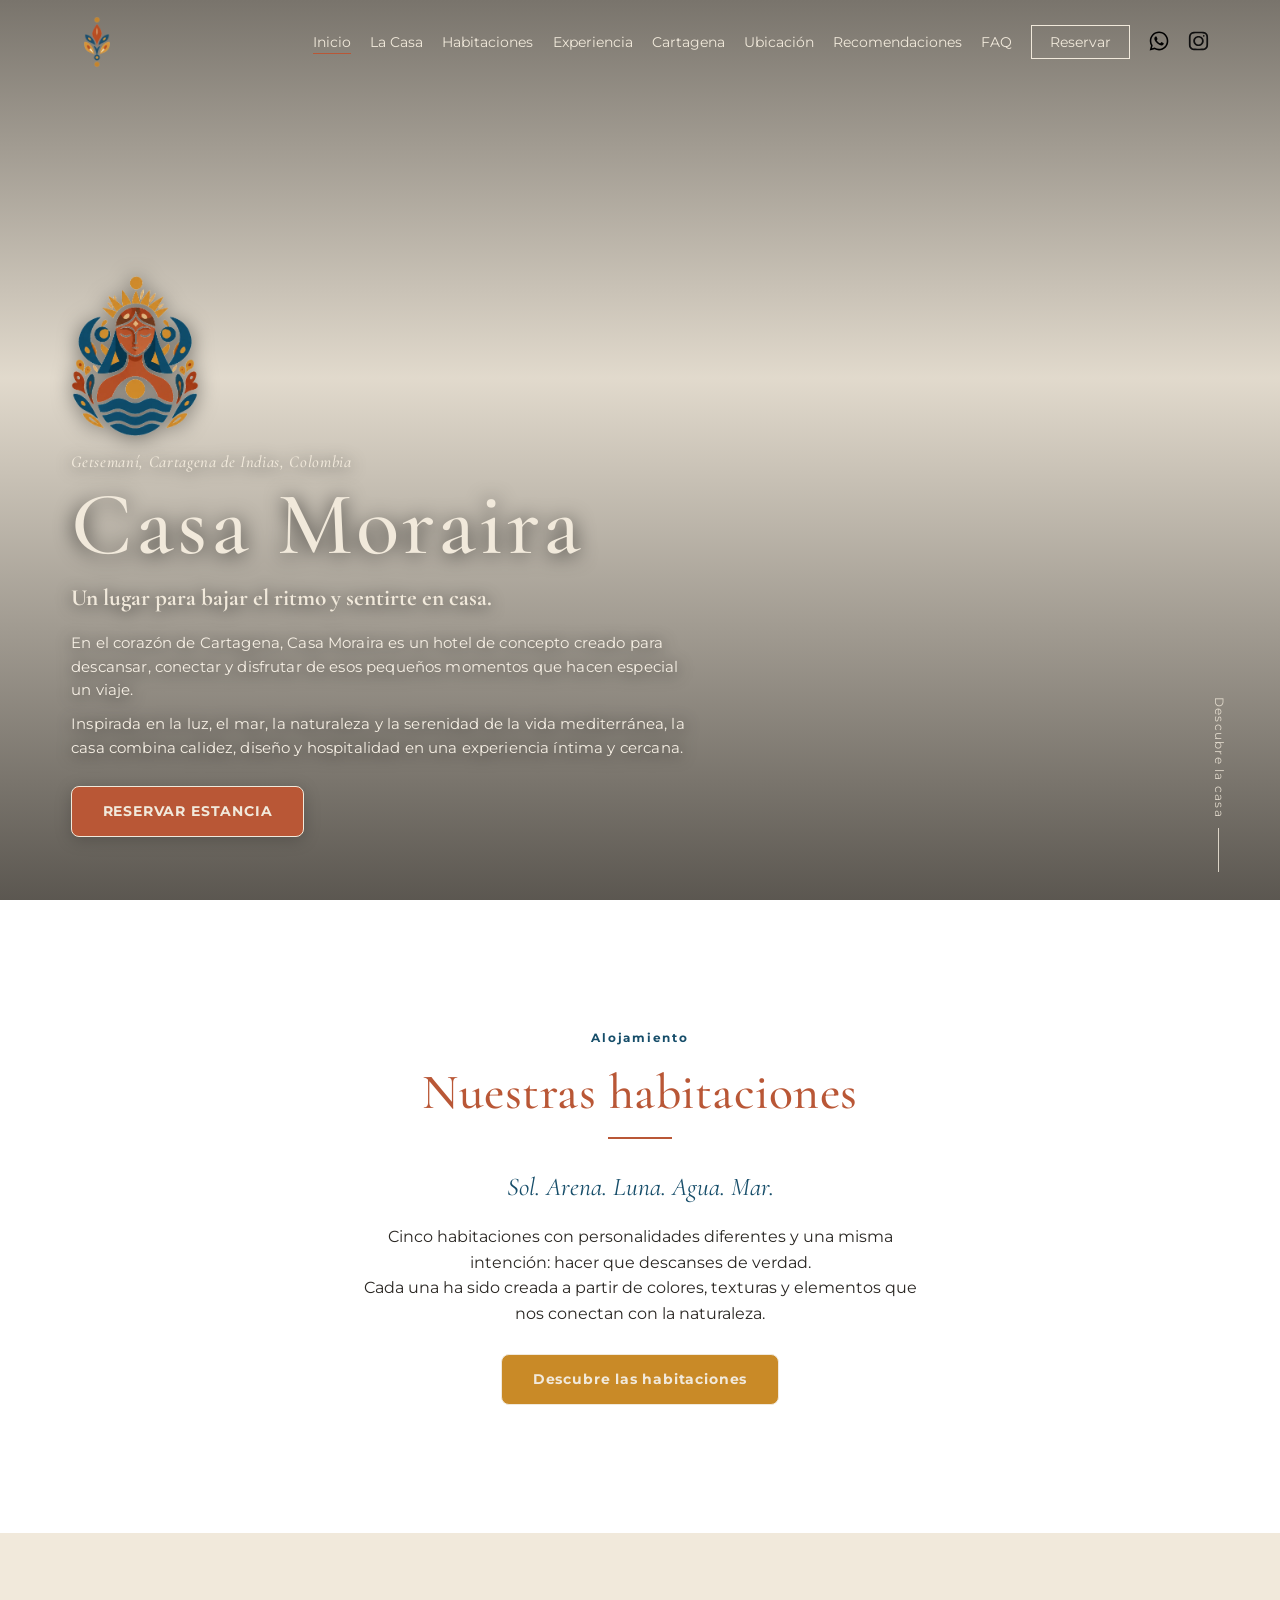
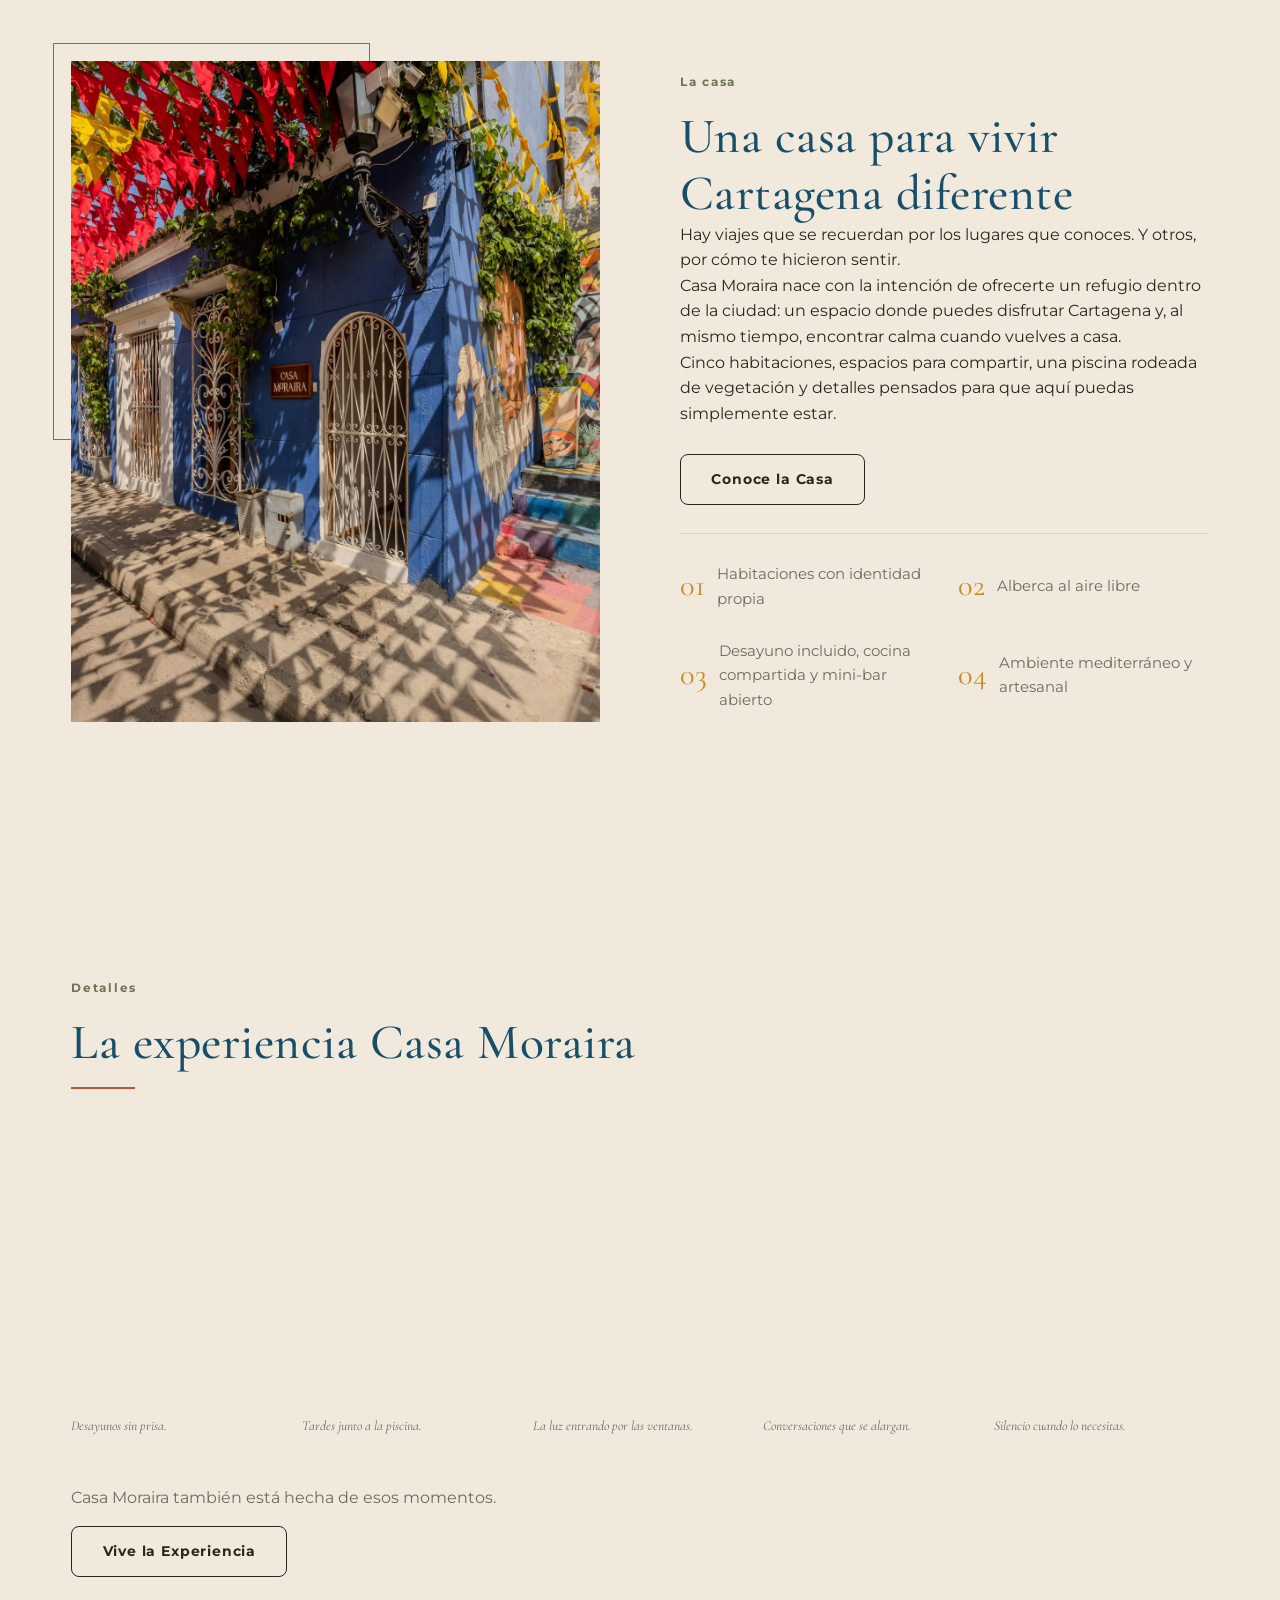
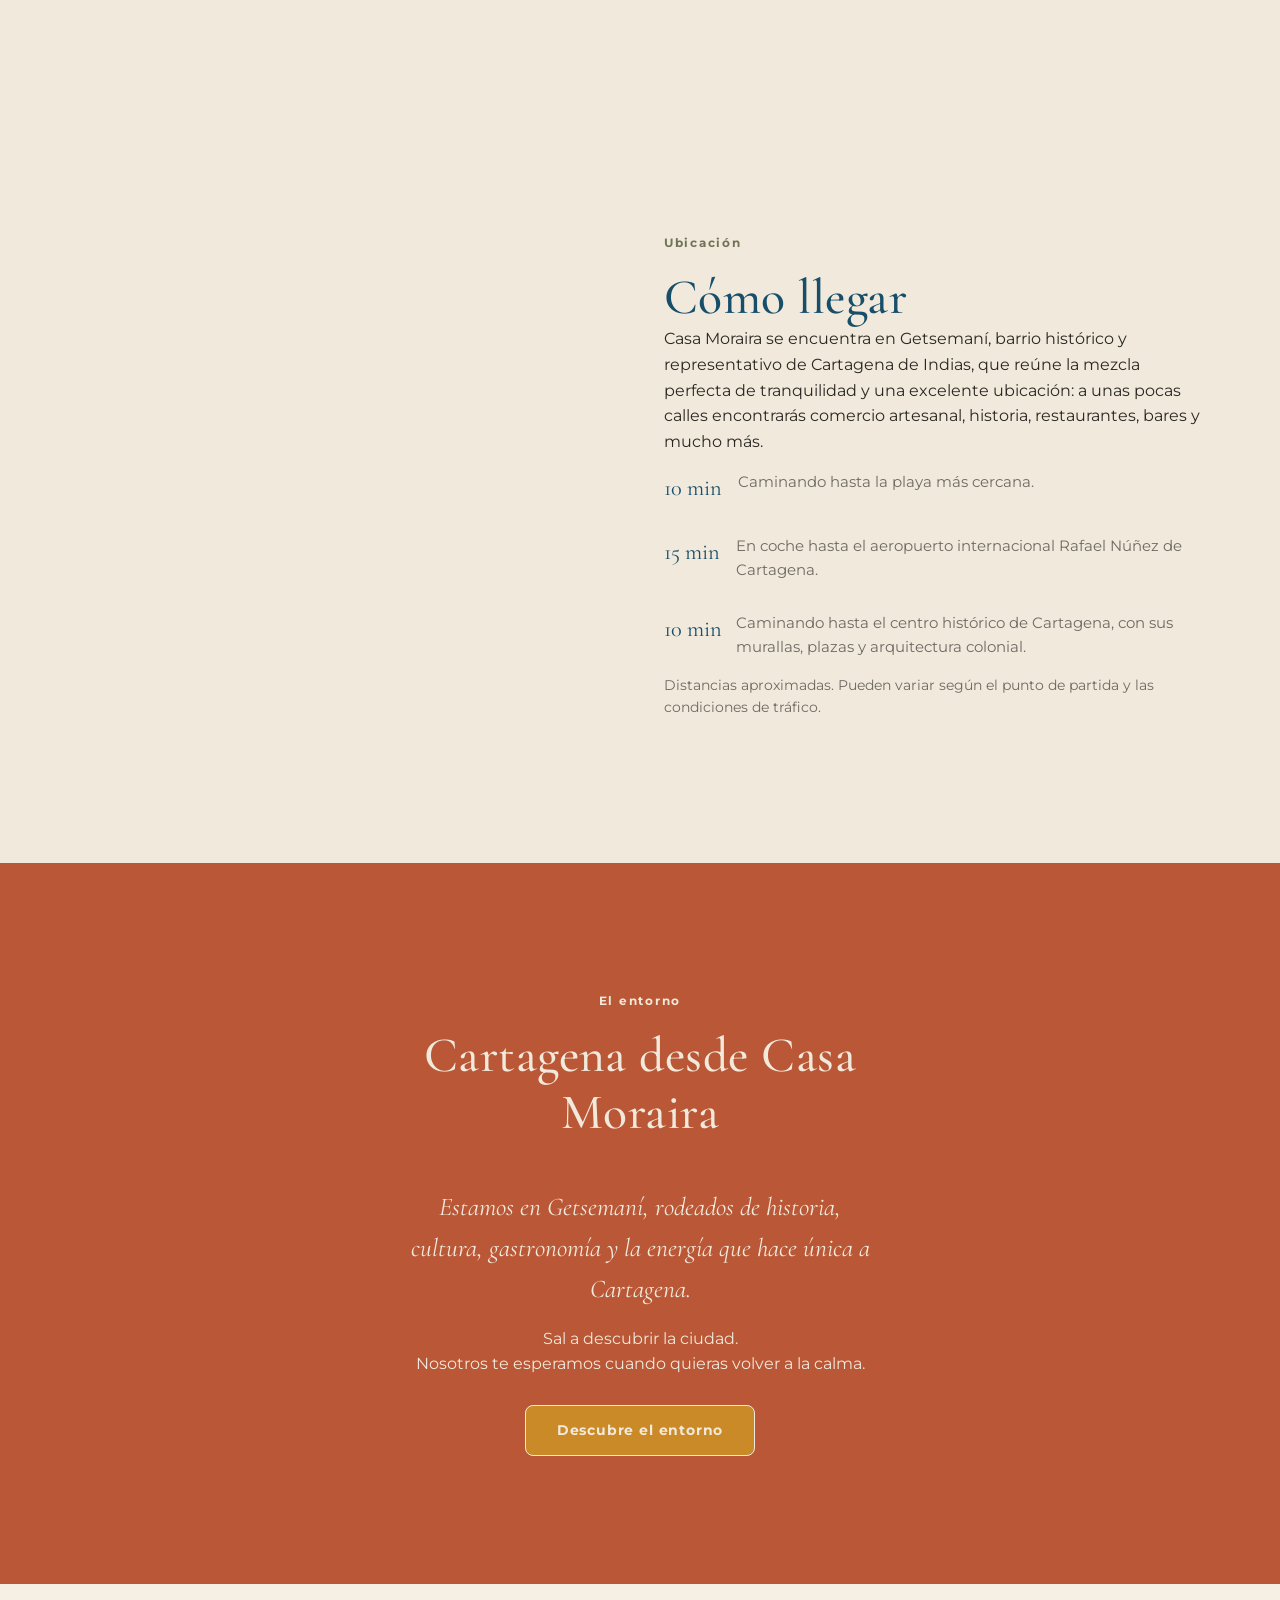
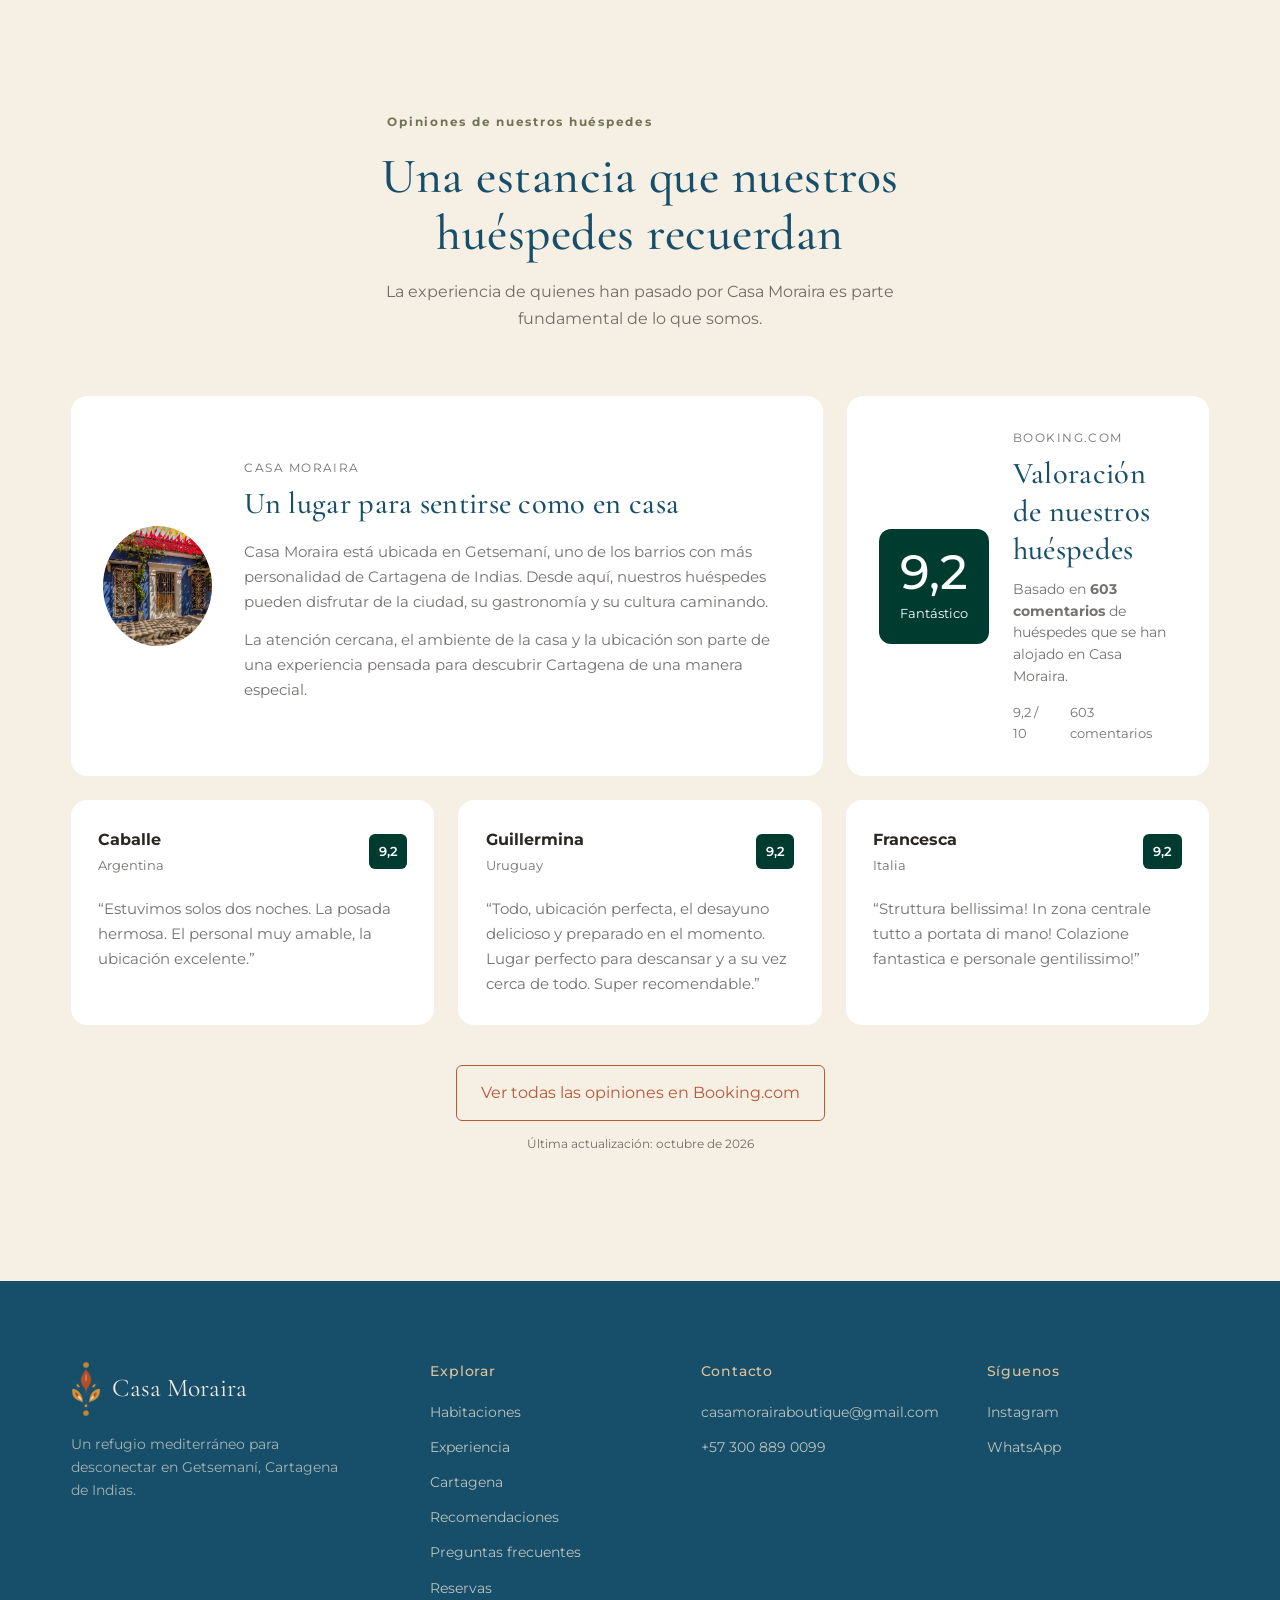
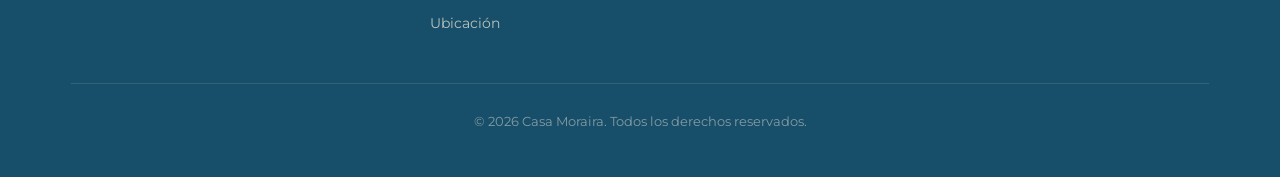
==== index.html @ 3b572f6e "feat: :sparkles: Add page" ====
<!DOCTYPE html>
<html lang="es-CO">
<head>
  <meta charset="UTF-8">
  <meta name="viewport" content="width=device-width, initial-scale=1.0">
  <title>Casa Moraira | Hotel boutique con piscina en Getsemaní, Cartagena</title>
  <meta name="description" content="Casa Moraira es un hotel boutique de 5 habitaciones en Getsemaní, Cartagena de Indias: piscina al aire libre, cocina compartida y decoración artesanal, a pasos del centro histórico.">
  <meta name="robots" content="index, follow, max-image-preview:large">
  <meta name="theme-color" content="#174E6A">
  <link rel="canonical" href="https://www.casamoraira.co/">
  <link rel="icon" type="image/webp" href="assets/img/favicon.webp">
  <meta property="og:site_name" content="Casa Moraira">
  <meta property="og:type" content="website">
  <meta property="og:locale" content="es_CO">
  <meta property="og:title" content="Casa Moraira | Hotel boutique con piscina en Getsemaní, Cartagena">
  <meta property="og:description" content="Casa Moraira es un hotel boutique de 5 habitaciones en Getsemaní, Cartagena de Indias: piscina al aire libre, cocina compartida y decoración artesanal, a pasos del centro histórico.">
  <meta property="og:url" content="https://www.casamoraira.co/">
  <meta property="og:image" content="https://www.casamoraira.co/assets/img/hero-villa.webp">
  <meta name="twitter:card" content="summary_large_image">
  <meta name="twitter:title" content="Casa Moraira | Hotel boutique con piscina en Getsemaní, Cartagena">
  <meta name="twitter:description" content="Casa Moraira es un hotel boutique de 5 habitaciones en Getsemaní, Cartagena de Indias: piscina al aire libre, cocina compartida y decoración artesanal, a pasos del centro histórico.">
  <meta name="twitter:image" content="https://www.casamoraira.co/assets/img/hero-villa.webp">
  <link rel="preconnect" href="https://fonts.googleapis.com">
  <link rel="preconnect" href="https://fonts.gstatic.com" crossorigin>
  <link href="https://fonts.googleapis.com/css2?family=Cormorant+Garamond:ital,wght@0,400;0,500;0,600;1,400&family=Montserrat:wght@300;400;500;700&display=swap" rel="stylesheet">
  <link rel="stylesheet" href="css/main.css">
  <script type="application/ld+json">
{
  "@context": "https://schema.org",
  "@type": "Hotel",
  "name": "Casa Moraira",
  "description": "Hotel boutique de 5 habitaciones en Getsemaní, Cartagena de Indias, con alberca al aire libre, cocina compartida y decoración artesanal.",
  "url": "https://www.casamoraira.co/",
  "image": "https://www.casamoraira.co/assets/img/hero-villa.webp",
  "telephone": "+57-300-889-0099",
  "priceRange": "$$",
  "address": {
    "@type": "PostalAddress",
    "streetAddress": "Getsemaní",
    "addressLocality": "Cartagena de Indias",
    "addressRegion": "Bolívar",
    "addressCountry": "CO"
  },
  "geo": {
    "@type": "GeoCoordinates",
    "latitude": 10.421654,
    "longitude": -75.54455
  },
  "amenityFeature": [
    {
      "@type": "LocationFeatureSpecification",
      "name": "Alberca al aire libre",
      "value": true
    },
    {
      "@type": "LocationFeatureSpecification",
      "name": "Wifi gratis",
      "value": true
    },
    {
      "@type": "LocationFeatureSpecification",
      "name": "Aire acondicionado",
      "value": true
    },
    {
      "@type": "LocationFeatureSpecification",
      "name": "Cocina compartida",
      "value": true
    },
    {
      "@type": "LocationFeatureSpecification",
      "name": "Desayuno incluido",
      "value": true
    }
  ],
  "numberOfRooms": 5,
  "@id": "https://www.casamoraira.co/#hotel",
  "email": "casamorairaboutique@gmail.com",
  "sameAs": [
    "https://www.instagram.com/casa_moraira/"
  ],
  "checkinTime": "15:00",
  "checkoutTime": "10:00",
  "petsAllowed": false,
  "inLanguage": "es-CO",
  "hasMap": "https://www.google.com/maps/search/?api=1&query=Casa+Moraira+Cartagena"
}
  </script>
  <noscript><style>.reveal{opacity:1;transform:none}</style></noscript>
</head>
<body>
  <a class="skip-link" href="#contenido">Saltar al contenido</a>
  <header class="site-header site-header--light" id="siteHeader">
    <div class="wrap">
      <a class="logo" href="./index.html" aria-label="Casa Moraira — Inicio">
        <img src="assets/img/favicon.webp" alt="Casa Moraira Cartagena">
      </a>
      <button class="menu-toggle" id="menuToggle" aria-label="Abrir menú" aria-expanded="false" aria-controls="mainNav">
        <span></span><span></span><span></span>
      </button>
      <nav class="main-nav" id="mainNav" aria-label="Principal">
        <ul>
          <li><a href="./index.html" aria-current="page">Inicio</a></li>
          <li><a href="./paginas/lacasa.html">La Casa</a></li>
          <li><a href="./habitaciones/habitaciones.html">Habitaciones</a></li>
          <li><a href="./paginas/experiencia.html">Experiencia</a></li>
          <li><a href="./paginas/cartagena.html">Cartagena</a></li>
          <li><a href="./index.html#ubicacion">Ubicación</a></li>
          <li><a href="./paginas/recomendaciones.html">Recomendaciones</a></li>
          <li><a href="./paginas/faq.html">FAQ</a></li>
          <li><a href="index.html#reservar" class="nav-cta">Reservar</a></li>
          <li class="nav-social">
            <ul>
              <li><a href="https://wa.me/573008890099" target="_blank" rel="noopener noreferrer" class="nav-icon nav-icon--whatsapp" aria-label="Escríbenos por WhatsApp"><img src="assets/img/whatsapp.svg" alt="" width="24" height="24"></a></li>
              <li><a href="https://www.instagram.com/casa_moraira/" target="_blank" rel="noopener noreferrer" class="nav-icon nav-icon--instagram" aria-label="Síguenos en Instagram"><img src="assets/img/instagram.svg" alt="" width="24" height="24"></a></li>
            </ul>
          </li>
        </ul>
      </nav>
    </div>
  </header>

  <main id="contenido">

       <!-- =================== HERO =================== -->
       <section class="hero" id="inicio">
         <!-- El video de fondo -->
         <video class="hero-video" autoplay muted loop playsinline preload="metadata" aria-hidden="true">
           <source src="./assets/img/hero-villa.mp4" type="video/mp4">
           Tu navegador no soporta videos en segundo plano.
         </video>

         <!-- Capa oscura para mantener el gradiente CSS original sobre el video -->
         <div class="hero-overlay"></div>

         <div class="wrap">
           <div class="hero-content">
             <img decoding="async" class="hero-mark" src="./assets/img/logotipoSintitulo.webp" alt="" loading="lazy" aria-hidden="true">
             <p class="hero-eyebrow">Getsemaní, Cartagena de Indias, Colombia</p>
             <h1>Casa Moraira</h1>
             <p><strong>Un lugar para bajar el ritmo y sentirte en casa.</strong></p>
             <p class="lead">En el corazón de Cartagena, Casa Moraira es un hotel de concepto creado para descansar, conectar y disfrutar de esos pequeños momentos que hacen especial un viaje.
             </p>
             <p class="lead">Inspirada en la luz, el mar, la naturaleza y la serenidad de la vida mediterránea, la casa combina calidez, diseño y hospitalidad en una experiencia íntima y cercana.
             </p>
             <div class="actions">
               <a href="#reservar" class="btn btn-ghost-light">RESERVAR ESTANCIA</a>
             </div>
           </div>
         </div>

         <span class="scroll-hint" aria-hidden="true">Descubre la casa</span>
       </section>
              <!-- =================== HABITACIONES =================== -->
        <section class="cta-band cta-band--white" id="habitaciones2">
          <div class="wrap text-center-narrow reveal">
            <p class="kicker">Alojamiento</p>
            <h2>Nuestras habitaciones</h2>
            <hr class="divider divider--center">
            <p class="lead">Sol. Arena. Luna. Agua. Mar.</p>
            <p>Cinco habitaciones con personalidades diferentes y una misma intención: hacer que descanses de verdad.<br>
            Cada una ha sido creada a partir de colores, texturas y elementos que nos conectan con la naturaleza.</p>
            <div class="actions">
              <a href="habitaciones/habitaciones.html" class="btn btn-gold">Descubre las habitaciones</a>
            </div>
          </div>
        </section>

       <!-- =================== PRESENTACIÓN =================== -->
       <section id="la-casa">
         <div class="wrap intro">
           <div class="intro-media reveal">
             <img decoding="async" src="./assets/img/presentacion.webp"
               alt="Espacio de descanso en Casa Moraira, decoración mediterránea con luz natural"
               loading="lazy">
           </div>
           <div class="intro-text reveal">
             <p class="kicker">La casa</p>
             <h2>Una casa para vivir Cartagena diferente</h2>
             <p>
               Hay viajes que se recuerdan por los lugares que conoces.
               Y otros, por cómo te hicieron sentir.
                <br> 
               Casa Moraira nace con la intención de ofrecerte un refugio dentro de la ciudad: un espacio donde puedes disfrutar Cartagena y, al mismo tiempo, encontrar calma cuando vuelves a casa.
                <br>
               Cinco habitaciones, espacios para compartir, una piscina rodeada de vegetación y detalles pensados para que aquí puedas simplemente estar.</p>
               <div class="actions">
               <a href="paginas/lacasa.html" class="btn btn-outline">Conoce la Casa</a>
             </div>

             <div class="intro-features">
               <div class="intro-feature">
                 <p class="num">01</p>
                 <p>Habitaciones con identidad propia</p>
               </div>
               <div class="intro-feature">
                 <p class="num">02</p>
                 <p>Alberca al aire libre</p>
               </div>
               <div class="intro-feature">
                 <p class="num">03</p>
                 <p>Desayuno incluido, cocina compartida y mini-bar abierto</p>
               </div>
               <div class="intro-feature">
                 <p class="num">04</p>
                 <p>Ambiente mediterráneo y artesanal</p>
               </div>
             </div>
           </div>
         </div>
       </section>

       <!-- =================== EXPERIENCIA =================== -->
       <section id="experiencia">
         <div class="wrap">
           <div class="section-head reveal">
             <p class="kicker">Detalles</p>
             <h2>La experiencia Casa Moraira</h2>
             <hr class="divider">
           </div>
           <div class="experience-strip reveal">
             <figure>
               <img decoding="async" src="./assets/img/desayuno1.webp"
                 alt="Desayuno sin prisa en Casa Moraira" loading="lazy">
               <figcaption>Desayunos sin prisa.</figcaption>
             </figure>
             <figure>
               <img decoding="async" src="./assets/img/pool.jpg" alt="Piscina al aire libre de Casa Moraira"
                 loading="lazy">
               <figcaption>Tardes junto a la piscina.</figcaption>
             </figure>
             <figure>
               <img decoding="async" src="./assets/img/sala-sol-2.jpg" alt="Sala de estar con luz natural en Casa Moraira"
                 loading="lazy">
               <figcaption>La luz entrando por las ventanas.</figcaption>
             </figure>
             <figure>
               <img decoding="async" src="./assets/img/compartir-5.webp" alt="Comedor compartido de Casa Moraira"
                 loading="lazy">
               <figcaption>Conversaciones que se alargan.</figcaption>
             </figure>
             <figure>
               <img decoding="async" src="./assets/img/letrero.webp" alt="Letrero de Casa Moraira en Getsemaní"
                 loading="lazy">
               <figcaption>Silencio cuando lo necesitas.</figcaption>
             </figure>

           </div>

           <div class="experience-copy reveal">
             <p>Casa Moraira también está hecha de esos momentos.</p>
           </div>
           <a href="paginas/experiencia.html" class="btn btn-outline">Vive la Experiencia</a>
         </div>

       </section>
      
               <!-- =================== UBICACIÓN =================== -->
       <section id="ubicacion">
         <div class="wrap location">

           <!-- MAPA -->
           <iframe title="Mapa de ubicación de Casa Moraira en Getsemaní, Cartagena"
             src="https://www.google.com/maps/embed?pb=!1m18!1m12!1m3!1d3548.783882517272!2d-75.54455009139737!3d10.421654240799109!2m3!1f0!2f0!3f0!3m2!1i1024!2i768!4f13.1!3m3!1m2!1s0x8ef62f500424e46b%3A0xa66fd814594ac69c!2sCasa%20Moraira!5e0!3m2!1ses-419!2sco!4v1790123869666!5m2!1ses-419!2sco"
             width="600" height="450" allowfullscreen="" loading="lazy"
             referrerpolicy="strict-origin-when-cross-origin"></iframe>

           <!-- INFORMACIÓN -->
           <div class="location-content reveal">

             <p class="kicker">Ubicación</p>

             <h2>Cómo llegar</h2>

             <p>
               Casa Moraira se encuentra en Getsemaní, barrio histórico y representativo de Cartagena de Indias, que reúne la mezcla perfecta de tranquilidad y una excelente ubicación: a unas pocas calles encontrarás comercio artesanal, historia, restaurantes, bares y mucho más.
             </p>

             <div class="location-list">

               <div class="location-item">
                 <span class="dist">10&nbsp;min </span>
                 <p>
                   Caminando hasta la playa más cercana.
                 </p>
               </div>

               <div class="location-item">
                 <span class="dist">15&nbsp;min </span>
                 <p>
                   En coche hasta el aeropuerto internacional Rafael Núñez de Cartagena.
                 </p>
               </div>

               <div class="location-item">
                 <span class="dist">10&nbsp;min </span>
                 <p>
                   Caminando hasta el centro histórico de Cartagena, con sus murallas, plazas y arquitectura colonial.
                 </p>
               </div>

             </div>


             <p class="note">
               Distancias aproximadas. Pueden variar según
               el punto de partida y las condiciones de tráfico.
             </p>

           </div>

         </div>
       </section>
             <!-- =================== CARTAGENA =================== -->
        <section class="cta-band cta-band--terracotta" id="cartagena2">
          <div class="wrap text-center-narrow reveal">
            <p class="kicker">El entorno</p>
            <h2>Cartagena desde Casa Moraira</h2>
            <hr class="divider divider--center">
            <p class="lead">Estamos en Getsemaní, rodeados de historia, cultura, gastronomía y la energía que hace única a Cartagena.</p>
            <p>Sal a descubrir la ciudad.<br>Nosotros te esperamos cuando quieras volver a la calma.</p>
            <div class="actions">
              <a href="paginas/cartagena.html" class="btn btn-ghost-light2">Descubre el entorno</a>
            </div>
          </div>
        </section>

       <!-- =================== RESERVAS =================== 
       <section class="booking" id="reservar">
         <div class="wrap">
           <div class="section-head reveal">
             <p class="kicker">Reservas</p>
             <h2>Comprueba tu estancia</h2>
             <hr class="divider">
             <p>Introduce tus fechas para ver la disponibilidad de nuestras habitaciones. La interfaz está preparada para
               integrarse próximamente con un sistema de reservas real.</p>
           </div>

           <form class="booking-form reveal" id="bookingForm">
             <div class="field">
               <label for="checkin">Check-in</label>
               <input type="date" id="checkin" name="checkin" required>
             </div>
             <div class="field">
               <label for="checkout">Check-out</label>
               <input type="date" id="checkout" name="checkout" required>
             </div>
             <div class="field">
               <label for="guests">Huéspedes</label>
               <select id="guests" name="guests">
                 <option value="1">1 huésped</option>
                 <option value="2" selected>2 huéspedes</option>
                 <option value="3">3 huéspedes</option>
                 <option value="4">4 huéspedes</option>
               </select>
             </div>
             <div class="field">
               <label for="room">Habitación</label>
               <select id="room" name="room">
                 <option value="cualquiera">Cualquiera</option>
                 <option value="sol">Sol</option>
                 <option value="arena">Arena</option>
                 <option value="luna">Luna</option>
                 <option value="agua">Agua</option>
                 <option value="mar">Mar</option>
               </select>
             </div>
             <button type="submit" class="btn btn-primary">COMPROBAR DISPONIBILIDAD</button>
           </form>

           <div class="booking-results" id="bookingResults" hidden aria-live="polite"></div>
           <p class="note">Los precios y la disponibilidad mostrados son de ejemplo. Este formulario quedará
             conectado a un motor de reservas real.</p>
         </div>
       </section>
-->

       <!-- =================== BOOKING =================== -->

       <section class="reviews">
          <div class="wrap">

          <div class="reviews__header">
            <p class="kicker">Opiniones de nuestros huéspedes</p>

            <h2>Una estancia que nuestros huéspedes recuerdan</h2>

            <p class="reviews__intro">
              La experiencia de quienes han pasado por Casa Moraira es parte
              fundamental de lo que somos.
            </p>
          </div>


          <div class="reviews__summary">

            <!-- PERFIL DEL ALOJAMIENTO -->
            <div class="reviews__profile">

                <div class="reviews__profile-image">
                  <img src="./assets/img/presentacion5.jpeg"
                    alt="Casa Moraira Boutique"
                  >
                </div>

                <div class="reviews__profile-content">

                <span class="reviews__label">
                  Casa Moraira
                </span>

                <h3>
                  Un lugar para sentirse como en casa
                </h3>

                <p>
                  Casa Moraira está ubicada en Getsemaní, uno de los barrios
                  con más personalidad de Cartagena de Indias. Desde aquí,
                  nuestros huéspedes pueden disfrutar de la ciudad, su
                  gastronomía y su cultura caminando.
                </p>

                <p>
                  La atención cercana, el ambiente de la casa y la ubicación
                  son parte de una experiencia pensada para descubrir Cartagena
                  de una manera especial.
                </p>

              </div>

            </div>


            <!-- CALIFICACIÓN BOOKING -->
            <div class="reviews__score">

              <div class="reviews__score-number">
                <strong>9,2</strong>
                <span>Fantástico</span>
              </div>

              <div class="reviews__score-info">

                <span class="reviews__platform">
                  Booking.com
                </span>

                <h3>
                  Valoración de nuestros huéspedes
                </h3>

                <p>
                  Basado en <strong>603 comentarios</strong>
                  de huéspedes que se han alojado en Casa Moraira.
                </p>

                <div class="reviews__score-meta">
                  <span>9,2 / 10</span>
                  <span>603 comentarios</span>
                </div>

              </div>

            </div>

          </div>
              <!-- COMENTARIOS DESTACADOS -->
              <div class="reviews__list">

                <article class="reviews__item">

                  <div class="reviews__item-header">
                    <div>
                      <strong>Caballe</strong>
                      <span>Argentina</span>
                    </div>

                    <div class="reviews__item-rating">
                      9,2
                    </div>
                  </div>

                  <p>
                    “Estuvimos solos dos noches. La posada hermosa.
                    El personal muy amable, la ubicación excelente.”
                  </p>

                </article>


                <article class="reviews__item">

                  <div class="reviews__item-header">
                    <div>
                      <strong>Guillermina</strong>
                      <span>Uruguay</span>
                    </div>

                    <div class="reviews__item-rating">
                      9,2
                    </div>
                  </div>

                  <p>
                    “Todo, ubicación perfecta, el desayuno delicioso y preparado
                    en el momento. Lugar perfecto para descansar y a su vez cerca
                    de todo. Super recomendable.”
                  </p>

                </article>


                <article class="reviews__item">

                  <div class="reviews__item-header">
                    <div>
                      <strong>Francesca</strong>
                      <span>Italia</span>
                    </div>

                    <div class="reviews__item-rating">
                      9,2
                    </div>
                  </div>

                  <p>
                    “Struttura bellissima! In zona centrale tutto a portata di mano!
                    Colazione fantastica e personale gentilissimo!”
                  </p>

                </article>

              </div>
              <!-- CTA -->
              <div class="reviews__action">

                <a href="https://www.booking.com/hotel/co/casa-moraira-boutique.es.html"
                  target="_blank"
                  rel="noopener noreferrer"
                  class="reviews__button"
                >
                  Ver todas las opiniones en Booking.com
                </a>
                  <p class="reviews__updated">
              Última actualización: octubre de 2026
            </p>
              </div>
          </div>
        </section>
  </main>

   <!-- =================== FOOTER =================== -->

  <footer class="site-footer">
    <div class="wrap">
      <div class="footer-grid">
        <div class="footer-brand">
          <div class="footer-logo-row">
            <img src="assets/img/logo-mini.webp" alt="" loading="lazy" aria-hidden="true">
            <p class="footer-logo">Casa Moraira</p>
          </div>
          <p class="footer-tag">Un refugio mediterráneo para desconectar en Getsemaní, Cartagena de Indias.</p>
        </div>
        <nav class="footer-col" aria-label="Explorar">
          <h4>Explorar</h4>
          <ul>
            <li><a href="habitaciones/habitaciones.html">Habitaciones</a></li>
            <li><a href="paginas/experiencia.html">Experiencia</a></li>
            <li><a href="paginas/cartagena.html">Cartagena</a></li>
            <li><a href="paginas/recomendaciones.html">Recomendaciones</a></li>
            <li><a href="paginas/faq.html">Preguntas frecuentes</a></li>
            <li><a href="index.html#reservar">Reservas</a></li>
            <li><a href="index.html#ubicacion">Ubicación</a></li>
          </ul>
        </nav>
        <div class="footer-col">
          <h4>Contacto</h4>
          <ul>
            <li><a href="mailto:casamorairaboutique@gmail.com">casamorairaboutique@gmail.com</a></li>
            <li><a href="https://wa.me/573008890099" target="_blank" rel="noopener noreferrer">+57 300 889 0099</a></li>
          </ul>
        </div>
        <div class="footer-col">
          <h4>Síguenos</h4>
          <ul>
            <li><a href="https://www.instagram.com/casa_moraira/" target="_blank" rel="noopener noreferrer">Instagram</a></li>
            <li><a href="https://wa.me/573008890099" target="_blank" rel="noopener noreferrer">WhatsApp</a></li>
          </ul>
        </div>
      </div>
      <div class="footer-bottom">
        <p>© 2026 Casa Moraira. Todos los derechos reservados.</p>
      </div>
    </div>
  </footer>

  <script src="js/main.js" defer></script>
</body>
</html>
---- css/main.css ----
/* ==========================================================
   CASA MORAIRA — main.css  (ARCHIVO GENERADO, no editar)
   Edita los módulos en css/src/ y ejecuta ./css/build-css.sh
   ========================================================== */

/* >>> src/base/tokens.css */
/* ==========================================================================
   TOKENS — única fuente de verdad de colores, tipografía, espaciado y capas.
   Regla: los componentes usan tokens SEMÁNTICOS (--color-*), no la paleta
   de marca directamente. Si cambia la marca, solo se toca este archivo.

   Breakpoints (las media queries no admiten variables, se documentan aquí):
     1100px  navegación colapsa a menú hamburguesa
      980px  tablet: rejillas pasan a una columna
      768px  móvil: banner apilado, espaciado reducido
      520px  móvil pequeño
   ========================================================================== */
:root {
  /* ---- Paleta de marca (Manual de Marca Casa Moraira) ---- */
  --blanco-calido: #F1E9DB;        /* Crema */
  --beige-arena: #DEC39A;          /* Arena cálida */
  --beige-arena-suave: #F6EFE4;
  --terracota: #B95736;
  --terracota-oscuro: #9D4A2E;
  --azul-mediterraneo: #174E6A;
  --dorado-solar: #C98A27;
  --azul-luna: #7F96A3;
  --perla-lunar: #D8D2C5;
  --verde-oliva: #6F7457;
  --salvia-costera: #9BA58C;
  --arcilla-rosada: #C88972;
  --marron-madera: #765744;
  --carbon: #2A2723;
  --blanco: #FFFFFF;
  --verde-valoracion: #003B2F;     /* Puntuación de reseñas */

  /* ---- Tokens semánticos (usar estos en los componentes) ---- */
  --color-bg: var(--blanco-calido);
  --color-bg-soft: var(--beige-arena-suave);
  --color-surface: var(--blanco);
  --color-text: var(--carbon);
  --color-text-muted: rgba(42, 39, 35, 0.65);
  --color-heading: var(--azul-mediterraneo);
  --color-eyebrow: var(--verde-oliva);
  --color-accent: var(--terracota);
  --color-accent-hover: var(--terracota-oscuro);
  --color-highlight: var(--dorado-solar);
  --color-border: rgba(42, 39, 35, 0.12);
  --color-border-olive: rgba(111, 116, 87, 0.35);
  --color-scrim: rgba(41, 38, 34, 0.32);
  --color-card-glass: rgba(241, 233, 216, 0.95);
  --color-header-glass: rgba(241, 233, 216, 0.94);

  /* ---- Tipografía ---- */
  --font-display: 'Cormorant Garamond', 'Times New Roman', serif;
  --font-body: 'Montserrat', 'Helvetica Neue', Arial, sans-serif;

  /* ---- Espaciado ---- */
  --space-1: 0.5rem;
  --space-2: 1rem;
  --space-3: 1.75rem;
  --space-4: 3rem;
  --space-5: 5rem;
  --space-6: 8rem;

  /* ---- Layout ---- */
  --max-width: 1240px;
  --gutter: clamp(1.25rem, 4vw, 4rem);
  --header-h: 5.25rem;             /* logo 52px + padding del header */
  --banner-h: 40rem;               /* ALTURA ÚNICA de los banners de página */
  --banner-h-sm: 20rem;            /* Altura de la imagen del banner en móvil */

  /* ---- Movimiento ---- */
  --ease: cubic-bezier(0.4, 0, 0.2, 1);
  --transition: 0.5s var(--ease);

  /* ---- Capas ---- */
  --z-nav-toggle: 2;
  --z-header: 100;
  --z-skip-link: 1000;
}

@media (max-width: 768px) {
  :root {
    --space-6: 5rem;
    --space-5: 3.5rem;
    --space-4: 2.25rem;
  }
}

/* >>> src/base/reset.css */
/* ==========================================================================
   RESET Y BASE
   ========================================================================== */
*, *::before, *::after { box-sizing: border-box; }

html { scroll-behavior: smooth; }

body {
  margin: 0;
  background: var(--color-bg);
  color: var(--color-text);
  font-family: var(--font-body);
  font-weight: 400;
  line-height: 1.6;
  -webkit-font-smoothing: antialiased;
  overflow-x: clip;
}

img { max-width: 100%; display: block; }
a { color: inherit; text-decoration: none; }
ul { list-style: none; margin: 0; padding: 0; }
button { font-family: inherit; cursor: pointer; }
input, select { font-family: inherit; }

/* Accesibilidad: foco visible siempre */
a:focus-visible,
button:focus-visible,
input:focus-visible,
select:focus-visible {
  outline: 2px solid var(--color-accent);
  outline-offset: 3px;
}

/* Respeta la preferencia de movimiento reducido */
@media (prefers-reduced-motion: reduce) {
  html { scroll-behavior: auto; }
  *, *::before, *::after {
    animation-duration: 0.001ms !important;
    animation-iteration-count: 1 !important;
    transition-duration: 0.001ms !important;
    scroll-behavior: auto !important;
  }
}

/* >>> src/base/typography.css */
/* ==========================================================================
   TIPOGRAFÍA
   ========================================================================== */
h1, h2, h3, h4 {
  margin: 0;
  font-family: var(--font-display);
  font-weight: 500;
  letter-spacing: 0.01em;
  color: var(--color-heading);
}
h1 { font-size: clamp(2.75rem, 6vw, 5rem); line-height: 1.05; }
h2 { font-size: clamp(2.1rem, 4vw, 3.1rem); line-height: 1.15; }
h3 { font-size: clamp(1.5rem, 2.4vw, 1.9rem); line-height: 1.25; }

p { margin: 0 0 var(--space-2); max-width: 60ch; }

/* Frase destacada en cursiva */
.lead {
  max-width: 42ch;
  font-family: var(--font-display);
  font-size: clamp(1.25rem, 2vw, 1.6rem);
  font-style: italic;
  color: var(--marron-madera);
}

/* Etiqueta pequeña sobre un título */
.kicker {
  font-family: var(--font-body);
  font-size: 0.78rem;
  font-weight: 700;
  letter-spacing: 0.14em;
  color: var(--color-eyebrow);
}

/* Texto secundario / aclaraciones */
.note {
  margin-top: var(--space-2);
  font-size: 0.85rem;
  color: var(--color-text-muted);
}

/* Subtítulo con aspecto de h3 sin alterar la jerarquía del documento */
.title-sm {
  margin-bottom: var(--space-2);
  font-size: clamp(1.5rem, 2.4vw, 1.9rem);
}

/* >>> src/layout/layout.css */
/* ==========================================================================
   LAYOUT — contenedores, ritmo vertical, utilidades y animación de entrada
   ========================================================================== */

/* Contenedor centrado */
.wrap {
  max-width: var(--max-width);
  margin-inline: auto;
  padding-inline: var(--gutter);
}
.wrap--narrow { max-width: 800px; margin-inline: auto; }

/* Ritmo vertical por defecto. Los componentes de sección propios
   (banner, cta-band…) fijan su padding con una clase, que gana por especificidad. */
section { position: relative; padding-block: var(--space-6); }

/* Cabecera de sección */
.section-head { max-width: 640px; margin-bottom: var(--space-5); }
.section-head--center { margin-inline: auto; text-align: center; }
.section-head--center p { margin-inline: auto; }

/* Bloque de texto centrado y estrecho */
.text-center-narrow { max-width: 680px; margin-inline: auto; text-align: center; }
.text-center-narrow p { margin-inline: auto; }

/* Línea decorativa bajo los títulos */
.divider {
  width: 64px;
  height: 2px;
  margin: var(--space-2) 0 var(--space-3);
  background: var(--color-accent);
  border: none;
}
.divider--center { margin-inline: auto; }

/* Fila de botones */
.actions { margin-top: var(--space-3); }

/* Solo para lectores de pantalla */
.visually-hidden {
  position: absolute !important;
  width: 1px; height: 1px;
  overflow: hidden;
  clip: rect(0, 0, 0, 0);
  white-space: nowrap;
}

.skip-link {
  position: absolute;
  left: -999px;
  top: 0;
  z-index: var(--z-skip-link);
  padding: 0.8rem 1.2rem;
  background: var(--color-text);
  color: var(--color-bg);
}
.skip-link:focus { left: var(--space-2); top: var(--space-2); }

/* Aparición progresiva (la activa js/main.js con IntersectionObserver) */
.reveal {
  opacity: 0;
  transform: translateY(18px);
  transition: opacity 0.8s var(--ease), transform 0.8s var(--ease);
}
.reveal.is-visible { opacity: 1; transform: translateY(0); }

/* >>> src/components/buttons.css */
/* ==========================================================================
   BOTONES  —  .btn + una variante
   ========================================================================== */
.btn {
  display: inline-flex;
  align-items: center;
  gap: 0.6rem;
  padding: 0.85rem 1.9rem;
  border: 1px solid transparent;
  border-radius: 2px;
  font-family: var(--font-body);
  font-size: 0.85rem;
  font-weight: 700;
  letter-spacing: 0.06em;
  transition: background var(--transition), color var(--transition), border-color var(--transition);
}

/* Acción principal */
.btn-primary { background: var(--color-accent); color: var(--color-bg);border-radius: 0.5rem; }
.btn-primary:hover { background: var(--color-accent-hover); border-radius: 0.5rem;}

/* Acción secundaria */
.btn-outline { background: transparent; border-color: var(--color-text); color: var(--color-text);border-radius: 0.5rem; }
.btn-outline:hover { border-color: var(--color-accent); color: var(--color-accent);border-radius: 0.5rem; }

/* Sobre imagen / vídeo oscuro */
.btn-ghost-light { background: var(--color-accent); border-color: var(--color-bg); color: var(--color-bg); border-radius: 0.5rem; }
.btn-ghost-light:hover { background: var(--color-bg); color: var(--color-accent); border-color: var(--color-accent); border-radius: 0.5rem;}
.btn-ghost-light2 { background: var(--color-highlight); border-color: var(--color-bg); color: var(--color-bg); border-radius: 0.5rem; }
.btn-ghost-light2:hover { background: var(--color-bg); color: var(--color-highlight); border-color: var(--color-highlight); border-radius: 0.5rem;}

/* Sobre fondos de color de marca (terracota, blanco) */
.btn-gold { background: var(--color-highlight); border-color: var(--color-bg); color: var(--color-bg);border-radius: 0.5rem; }
.btn-gold:hover { background: var(--color-accent); border-color: var(--color-highlight); color: var(--color-bg); border-radius: 0.5rem;}

/* Tamaños */
.btn-lg { padding: 1rem 2.2rem; font-size: 1.05rem; }
.btn-block { width: 100%; justify-content: center; }

/* >>> src/components/header.css */
/* ==========================================================================
   HEADER Y NAVEGACIÓN
   Un único componente. El color de los enlaces se controla con variables:
     .site-header          → texto oscuro (páginas interiores)
     .site-header--light   → texto claro sobre vídeo (solo la home)
     .is-scrolled          → fondo crema y texto oscuro (lo pone main.js)
   ========================================================================== */
.site-header {
  --nav-color: var(--color-bg);
  --toggle-color: var(--color-bg);
  --cta-color: var(--color-bg);

  position: fixed;
  inset-inline: 0;
  top: 0;
  z-index: var(--z-header);
  padding-block: var(--space-2);
  background: transparent;
  transition: padding var(--transition);
}
.site-header--light {
  --nav-color: var(--color-bg);
  --toggle-color: var(--color-bg);
  --cta-color: var(--color-bg);
}
.site-header.is-scrolled {
  --nav-color: var(--color-text);
  --toggle-color: var(--color-text);
  --cta-color: var(--color-accent);

  padding-block: 0.7rem;
}

/* Fondo "vidrio" al hacer scroll. Va en un pseudo-elemento y NO en el header:
   un backdrop-filter en el propio header haría que el menú móvil (position:
   fixed) se midiera contra el header y se encogiera a su altura. */
.site-header::before {
  content: "";
  position: absolute;
  inset: 0;
  z-index: -1;
  background: var(--color-header-glass);
  box-shadow: 0 1px 0 var(--color-border);
  backdrop-filter: blur(6px);
  opacity: 0;
  transition: opacity var(--transition);
  pointer-events: none;
}
.site-header.is-scrolled::before { opacity: 1; }
.site-header .wrap {
  display: flex;
  align-items: center;
  justify-content: space-between;
}

/* Logo */
.logo {
  display: flex;
  align-items: center;
  width: auto;
  height: 52px;
  transition: height var(--transition);
}
.logo img { display: block; width: auto; height: 100%; }
.site-header.is-scrolled .logo { height: 44px; }

/* Navegación (escritorio) */
.main-nav { display: flex; align-items: center; gap: var(--space-4); }
.main-nav ul { display: flex; gap: var(--space-3); }
.main-nav a {
  position: relative;
  padding-bottom: 4px;
  font-size: 0.92rem;
  color: var(--nav-color);
  transition: color var(--transition);
}

/* Subrayado animado y enlace activo */
.main-nav a::after {
  content: "";
  position: absolute;
  left: 0; right: 100%;
  bottom: 0;
  height: 1px;
  background: var(--color-accent);
  transition: right var(--transition);
}
.main-nav a:hover::after,
.main-nav a[aria-current="page"]::after { right: 0; }

/* Botón "Reservar" del menú */
.main-nav .nav-cta {
  padding: 0.5rem 1.1rem;
  border: 1px solid currentColor;
  color: var(--cta-color);
  transition: color var(--transition), border-color var(--transition);
}
.main-nav .nav-cta::after { display: none; }

/* Iconos de redes */
.nav-social { display: flex; }
.nav-social ul { display: flex; gap: 1em; }
.nav-social a::after { display: none; }
.nav-social img { width: 1.5em; }

/* Botón hamburguesa */
.menu-toggle {
  display: none;
  flex-direction: column;
  gap: 5px;
  padding: 8px;
  background: none;
  border: none;
}
.menu-toggle span {
  width: 24px;
  height: 2px;
  background: var(--toggle-color);
  transition: background var(--transition), transform var(--transition), opacity var(--transition);
}
.menu-toggle[aria-expanded="true"] span:nth-child(1) { transform: translateY(7px) rotate(45deg); }
.menu-toggle[aria-expanded="true"] span:nth-child(2) { opacity: 0; }
.menu-toggle[aria-expanded="true"] span:nth-child(3) { transform: translateY(-7px) rotate(-45deg); }
.site-header .menu-toggle[aria-expanded="true"] span { background: var(--color-text); }

/* Ajuste fino en pantallas medianas con menú aún visible */
@media (min-width: 1101px) and (max-width: 1280px) {
  .main-nav ul { gap: 1.2rem; }
  .main-nav a { font-size: 0.85rem; }
}

/* Menú hamburguesa (el menú tiene 9 enlaces) */
@media (max-width: 1100px) {
  .main-nav, .main-nav ul { display: none; }
  .menu-toggle { display: flex; position: relative; z-index: var(--z-nav-toggle); }

  .main-nav.is-open {
    --nav-color: var(--color-text);
    --cta-color: var(--color-accent);

    display: flex;
    position: fixed;
    inset: 0;
    flex-direction: column;
    align-items: flex-start;
    padding: 6rem var(--gutter) var(--space-4);
    overflow-y: auto;
    background: var(--color-bg);
  }
  .main-nav.is-open ul { display: flex; flex-direction: column; gap: var(--space-2); }
  .main-nav.is-open a { font-family: var(--font-display); font-size: 1.4rem; }
  .main-nav.is-open .nav-cta { display: inline-block; }
  .main-nav.is-open .nav-social ul { flex-direction: row; gap: 1.2rem; margin-top: var(--space-2); }
}

/* >>> src/components/footer.css */
/* ==========================================================================
   FOOTER
   ========================================================================== */
.site-footer {
  padding-block: var(--space-5) var(--space-3);
  background: var(--azul-mediterraneo);
  color: var(--beige-arena-suave);
}
.footer-grid {
  display: grid;
  grid-template-columns: 1.4fr 1fr 1fr 1fr;
  gap: var(--space-4);
  padding-bottom: var(--space-4);
  border-bottom: 1px solid rgba(241, 233, 216, 0.12);
}

.footer-logo-row { display: flex; align-items: center; gap: 0.7rem; }
.footer-logo-row img { width: 30px; height: auto; }
.footer-logo { margin: 0; font-family: var(--font-display); font-size: 1.6rem; color: var(--color-bg); }
.footer-tag { max-width: 30ch; margin-top: var(--space-2); font-size: 0.9rem; color: rgba(241, 233, 216, 0.65); }

.footer-col h4 {
  margin-bottom: var(--space-2);
  font-family: var(--font-body);
  font-size: 0.85rem;
  letter-spacing: 0.06em;
  color: var(--beige-arena);
}
.footer-col ul { display: flex; flex-direction: column; gap: 0.6rem; }
.footer-col a { font-size: 0.9rem; color: rgba(241, 233, 216, 0.75); transition: color var(--transition); }
.footer-col a:hover { color: var(--color-accent); }

.footer-bottom {
  display: flex;
  justify-content: center;
  flex-wrap: wrap;
  gap: 0.5rem;
  padding-top: var(--space-3);
  font-size: 0.8rem;
  color: rgba(241, 233, 216, 0.5);
}

@media (max-width: 980px) {
  .footer-grid { grid-template-columns: 1fr 1fr; gap: var(--space-3); }
}
@media (max-width: 768px) {
  .footer-grid { grid-template-columns: 1fr; }
}

/* >>> src/components/banner.css */
/* ==========================================================================
   BANNER DE PÁGINA
   Primera sección de TODAS las páginas interiores (La Casa, Habitaciones,
   cada habitación, Experiencia, Cartagena, Recomendaciones, FAQ).
   Todas miden lo mismo: --banner-h (tokens.css). La home usa .hero.

   Estructura:
     <section class="page-banner">
       <div class="page-banner__media"><img …></div>
       <div class="wrap"><div class="page-banner__card reveal"> … </div></div>
     </section>
   ========================================================================== */
.page-banner {
  position: relative;
  display: flex;
  align-items: center;
  min-height: var(--banner-h);
  /* El header es fixed: se reserva su altura para centrar la tarjeta debajo */
  padding: calc(var(--header-h) + var(--space-2)) 0 var(--space-3);
  background: var(--color-bg-soft);   /* color mientras carga la imagen */
  isolation: isolate;
}
.page-banner > .wrap { width: 100%; }

/* Imagen de fondo */
.page-banner__media { position: absolute; inset: 0; z-index: -1; }
.page-banner__media img { width: 100%; height: 100%; object-fit: cover; }

/* Degradado suave arriba para que el menú se lea sobre cualquier foto */
.page-banner__media::after {
  content: "";
  position: absolute;
  inset: 0 0 auto 0;
  height: calc(var(--header-h) * 1.5);
  background: linear-gradient(to bottom, rgba(6, 6, 5, 0.5), transparent);
  pointer-events: none;
}

/* Tarjeta de texto */
.page-banner__card {
  max-width: 26rem;
  padding: var(--space-3) var(--space-4);
  background: var(--color-card-glass);
  border: 1px solid var(--color-border);
  box-shadow: 0 20px 40px rgba(0, 0, 0, 0.08);
  backdrop-filter: blur(8px);
}
.page-banner__card h1 { font-size: clamp(1.9rem, 3.4vw, 2.75rem); line-height: 1.15; }
.page-banner__card .breadcrumb { margin-bottom: var(--space-2); font-size: 0.85rem; color: var(--color-eyebrow); }
.page-banner__card .breadcrumb a { text-decoration: underline; text-underline-offset: 3px; }
.page-banner__card > :last-child { margin-bottom: 0; }

/* Móvil: la imagen conserva la MISMA altura en todas las páginas y la
   tarjeta se apila debajo (solapando un poco), así el texto nunca se corta. */
@media (max-width: 768px) {
  .page-banner {
    display: block;
    min-height: 0;
    padding: 0 0 var(--space-4);
    background: none;
    isolation: auto;
  }
  .page-banner__media {
    position: relative;
    inset: auto;
    z-index: auto;
    height: var(--banner-h-sm);
  }
  .page-banner__card {
    position: relative;
    max-width: none;
    margin-top: calc(var(--space-4) * -1);
    padding: var(--space-3);
  }
}
  .page-banner__card {
    margin-inline: auto;   /* centra la tarjeta horizontalmente */
  }

  .page-banner__card {
  text-align: center;
}
.page-banner__card .divider {
  margin-inline: auto;   /* centra la línea terracota */
}
.page-banner__card p {
  margin-inline: auto;   /* centra los párrafos, que tienen ancho máximo */
}
/* >>> src/components/feature.css */
/* ==========================================================================
   FEATURE — bloque texto + imagen en zigzag (Cartagena, Experiencia)
   <article class="feature [feature--reverse]">
     <div class="feature__copy">…</div><div class="feature__media"><img></div>
   ========================================================================== */
.feature {
  display: grid;
  grid-template-columns: 1fr 1fr;
  gap: var(--space-5);
  align-items: center;
  margin-bottom: var(--space-6);
}
.feature:last-child { margin-bottom: 0; }

.feature--reverse .feature__copy { order: 2; }
.feature--reverse .feature__media { order: 1; }

.feature__copy p { color: var(--color-text-muted); }
.feature__media img { width: 100%; aspect-ratio: 4 / 3; object-fit: cover; border-radius: 2px; }

/* Frase breve bajo el título */
.feature__tag {
  margin-bottom: 0.8rem;
  font-family: var(--font-display);
  font-size: 1.25rem;
  color: var(--color-accent);
}
.feature__sub {
  margin-top: 1rem;
  font-family: var(--font-display);
  font-size: 1.2rem;
  font-style: italic;
  color: var(--color-heading);
}

@media (max-width: 980px) {
  .feature { grid-template-columns: 1fr; gap: var(--space-3); }
  .feature--reverse .feature__copy,
  .feature--reverse .feature__media { order: initial; }
}

/* >>> src/components/cta-band.css */
/* ==========================================================================
   CTA BAND — franja de cierre con llamada a la acción
   Sustituye a seccion-cierre, seccion-cierre-cartagena, seccion-dudas,
   seccion-reservar-cta y a las franjas de color de la home.
   Colores por variables; cada modificador solo las redefine.
   ========================================================================== */
.cta-band {
  --band-bg: var(--color-surface);
  --band-heading: var(--color-heading);
  --band-text: var(--color-text);
  --band-kicker: var(--color-eyebrow);
  --band-lead: var(--color-heading);

  padding-block: var(--space-6);
  background: var(--band-bg);
  color: var(--band-text);
}
.cta-band h2 { color: var(--band-heading); }
.cta-band :where(p) { color: var(--band-text); }
.cta-band .kicker { color: var(--band-kicker); }
.cta-band .lead { color: var(--band-lead); }

/* Frase final grande */
.cta-band__lead {
  margin-top: var(--space-3);
  font-family: var(--font-display);
  font-size: clamp(1.2rem, 2.1vw, 1.6rem);
  line-height: 1.4;
  color: var(--band-lead);
}

/* Blanco con línea superior (FAQ, Recomendaciones) */
.cta-band--plain { border-top: 1px solid var(--color-border); }

/* Blanco con título terracota (Habitaciones en la home) */
.cta-band--white { --band-heading: var(--color-accent); --band-kicker: var(--color-heading); }

/* Terracota (Cartagena) */
.cta-band--terracotta {
  --band-bg: var(--color-accent);
  --band-heading: var(--color-bg);
  --band-text: var(--color-bg);
  --band-kicker: var(--color-bg);
  --band-lead: var(--color-bg);
}

/* Dorado (Experiencia) */
.cta-band--gold {
  --band-bg: var(--color-highlight);
  --band-heading: var(--color-bg);
  --band-kicker: var(--color-heading);
  --band-lead: var(--color-heading);
  --band-text: var(--color-heading);
}

/* >>> src/components/accordion.css */
/* ==========================================================================
   FAQ — acordeón con <details>
   ========================================================================== */
.faq { background: var(--color-bg); }
.faq__list { display: flex; flex-direction: column; gap: var(--space-3); }

.faq__item {
  overflow: hidden;
  background: var(--color-bg-soft);
  border: 1px solid var(--color-border);
  border-radius: 2px;
  transition: border-color var(--transition);
}
.faq__item[open] { border-color: var(--color-accent); }

.faq__question {
  display: flex;
  justify-content: space-between;
  align-items: center;
  padding: var(--space-3) var(--space-4);
  font-family: var(--font-display);
  font-size: 1.2rem;
  color: var(--color-heading);
  cursor: pointer;
  list-style: none;            /* oculta la flecha nativa */
  user-select: none;
}
.faq__question::-webkit-details-marker { display: none; }  /* Safari */

.faq__icon {
  font-size: 1.4rem;
  font-weight: 300;
  color: var(--color-accent);
  transition: transform var(--transition);
}
.faq__item[open] .faq__icon { transform: rotate(45deg); }   /* + se vuelve × */

.faq__answer {
  padding: 0 var(--space-4) var(--space-4);
  line-height: 1.6;
  color: var(--color-text-muted);
}
.faq__answer p { margin: 0; }

@media (max-width: 768px) {
  .faq__question { padding: var(--space-3); font-size: 1.1rem; }
  .faq__answer { padding: 0 var(--space-3) var(--space-3); }
}

/* >>> src/components/info-card.css */
/* ==========================================================================
   INFO CARD — tarjetas de información práctica (Recomendaciones)
   ========================================================================== */
.info-guide { background: var(--color-bg); }

.info-grid {
  display: grid;
  grid-template-columns: repeat(2, 1fr);
  gap: var(--space-4);
}

.info-card {
  display: flex;
  flex-direction: column;
  padding: var(--space-4);
  background: var(--color-bg-soft);
  border: 1px solid var(--color-border);
  border-radius: 2px;
  transition: transform var(--transition), border-color var(--transition);
}
.info-card:hover { transform: translateY(-3px); border-color: var(--color-accent); }
.info-card--wide { grid-column: 1 / -1; background: #EAE3D2; }

.info-card__head h3 { margin-bottom: var(--space-2); font-size: 1.35rem; color: var(--color-heading); }
.info-card__body p { margin-bottom: 0.8rem; font-size: 0.98rem; color: var(--color-text-muted); }
.info-card__body p:last-child { margin-bottom: 0; }
.info-card__body .info-card__note { font-style: italic; color: var(--color-eyebrow); }

@media (max-width: 768px) {
  .info-grid { grid-template-columns: 1fr; gap: var(--space-3); }
}

/* >>> src/components/details.css */
/* ==========================================================================
   DETAILS — cuadrícula de 6 detalles numerados (Experiencia)
   ========================================================================== */
.details {
  background: var(--color-bg-soft);
  border-block: 1px solid var(--color-border);
}
.details__grid {
  display: grid;
  grid-template-columns: repeat(3, 1fr);
  gap: var(--space-3);
}
.details__item {
  padding: var(--space-3);
  background: var(--color-bg);
  border: 1px solid var(--color-border);
  border-radius: 2px;
  text-align: center;
  transition: transform var(--transition), border-color var(--transition);
}
.details__item:hover { transform: translateY(-4px); border-color: var(--color-accent); }
.details__item span {
  display: block;
  margin-bottom: 0.3rem;
  font-family: var(--font-display);
  font-size: 1.5rem;
  color: var(--color-highlight);
}
.details__item h4 { margin: 0; font-size: 1.15rem; }

@media (max-width: 980px) { .details__grid { grid-template-columns: repeat(2, 1fr); } }
@media (max-width: 520px) { .details__grid { grid-template-columns: 1fr; } }

/* >>> src/components/gallery-split.css */
/* ==========================================================================
   GALLERY SPLIT — texto + galería de 3 fotos (La Casa: cocina y rincones)
   ========================================================================== */
.gallery-split {
  display: grid;
  grid-template-columns: 0.9fr 1.1fr;
  gap: var(--space-4);
  align-items: center;
}
.gallery-split__copy p { color: var(--color-text-muted); }

.gallery-split__gallery {
  display: grid;
  grid-template-columns: 1fr 1fr;
  gap: var(--space-2);
}
.gallery-split__gallery img { object-fit: cover; }
.gallery-split__gallery img:first-child { grid-row: span 2; aspect-ratio: 3 / 4; }
.gallery-split__gallery img:nth-child(n+2) { aspect-ratio: 4 / 3; }

@media (max-width: 980px) {
  .gallery-split { grid-template-columns: 1fr; }
  .gallery-split__gallery { order: -1; }
}

/* >>> src/components/video-band.css */
/* ==========================================================================
   VIDEO BAND — franja a sangre con vídeo de fondo (La Casa: piscina)
   ========================================================================== */
.video-band {
  display: flex;
  align-items: center;
  min-height: 78vh;
  padding-top: 0;                 /* enlaza con la sección anterior */
  overflow: hidden;               /* el vídeo no debe sobresalir */
  color: var(--color-bg);
}
.video-band__video {
  position: absolute;
  top: 50%;
  left: 50%;
  z-index: 0;
  min-width: 100%;
  min-height: 100%;
  width: auto;
  height: auto;
  object-fit: cover;
  transform: translate(-50%, -50%);
}
/* Capa oscura para contraste */
.video-band::before {
  content: "";
  position: absolute;
  inset: 0;
  z-index: 1;
  background: var(--color-scrim);
}
.video-band .wrap { position: relative; z-index: 2; }

.video-band__content { max-width: 560px; }
.video-band__content h2 { color: var(--color-bg); }
.video-band__content .kicker { color: var(--beige-arena); }
.video-band__content .lead { color: var(--beige-arena-suave); }

/* >>> src/components/story.css */
/* ==========================================================================
   STORY — bloque narrativo centrado (La Casa: el origen del nombre)
   ========================================================================== */
.story { background: var(--color-bg-soft); }

.story__lead {
  margin-bottom: 1.5rem;
  font-family: var(--font-display);
  font-size: 1.35rem;
  line-height: 1.4;
  color: var(--color-heading);
}
.story__highlight {
  margin-top: 1.5rem;
  font-family: var(--font-display);
  font-size: 1.6rem;
  font-weight: 600;
  color: var(--color-accent);
}

/* >>> src/components/reviews.css */
/* ==========================================================================
   REVIEWS — valoración de Booking.com y comentarios destacados (home)
   ========================================================================== */
.reviews { background: var(--color-bg-soft); }

.reviews__header { max-width: 720px; margin: 0 auto 4rem; text-align: center; }
.reviews__header h2 { margin: 0 0 1rem; }
.reviews__intro { max-width: 600px; margin: 0 auto; line-height: 1.7; color: var(--color-text-muted); }

/* Perfil + puntuación */
.reviews__summary {
  display: grid;
  grid-template-columns: 1.35fr 0.65fr;
  gap: 1.5rem;
  align-items: stretch;
}
.reviews__profile,
.reviews__score,
.reviews__item {
  background: var(--color-surface);
  border-radius: 16px;
}
.reviews__profile,
.reviews__score { padding: 2rem; }

.reviews__profile { display: flex; align-items: center; gap: 2rem; }
.reviews__profile-image img { width: 120px; height: 120px; object-fit: cover; border-radius: 50%; }
.reviews__profile-content h3 { margin: 0 0 1rem; }
.reviews__profile-content p { margin: 0 0 0.8rem; font-size: 0.95rem; line-height: 1.65; color: var(--color-text-muted); }

.reviews__label,
.reviews__platform {
  display: block;
  margin-bottom: 0.5rem;
  font-size: 0.75rem;
  letter-spacing: 0.12em;
  text-transform: uppercase;
  color: var(--color-text-muted);
}

.reviews__score { display: flex; align-items: center; gap: 1.5rem; }
.reviews__score-number {
  min-width: 110px;
  padding: 1.2rem;
  border-radius: 12px;
  background: var(--verde-valoracion);
  color: var(--blanco);
  text-align: center;
}
.reviews__score-number strong { display: block; font-size: 3rem; font-weight: 500; line-height: 1; }
.reviews__score-number span { display: block; margin-top: 0.5rem; font-size: 0.8rem; }
.reviews__score-info h3 { margin: 0 0 0.6rem; }
.reviews__score-info p { margin: 0 0 1rem; font-size: 0.9rem; line-height: 1.5; color: var(--color-text-muted); }
.reviews__score-meta { display: flex; gap: 1rem; font-size: 0.8rem; color: var(--color-text-muted); }

/* Comentarios */
.reviews__list { display: grid; grid-template-columns: repeat(3, 1fr); gap: 1.5rem; margin-top: 1.5rem; }
.reviews__item { padding: 1.7rem; }
.reviews__item-header { display: flex; align-items: center; justify-content: space-between; margin-bottom: 1.3rem; }
.reviews__item-header strong { display: block; }
.reviews__item-header span { display: block; margin-top: 0.2rem; font-size: 0.8rem; color: var(--color-text-muted); }
.reviews__item-rating {
  padding: 0.45rem 0.6rem;
  border-radius: 6px;
  background: var(--verde-valoracion);
  color: var(--blanco);
  font-size: 0.8rem;
  font-weight: 600;
}
.reviews__item p { margin: 0; font-size: 0.92rem; line-height: 1.7; color: var(--color-text-muted); }

/* Enlace a Booking */
.reviews__action { margin-top: 2.5rem; text-align: center; }
.reviews__button {
  display: inline-block;
  padding: 0.9rem 1.5rem;
  border: 1px solid var(--color-accent);
  border-radius: 6px;
  color: var(--color-accent);
  transition: background 0.2s ease, color 0.2s ease;
}
.reviews__button:hover { background: var(--color-accent); color: var(--blanco); }
.reviews__updated { margin: 0.8rem auto 0; font-size: 0.75rem; color: var(--color-text-muted); text-align: center; }

@media (max-width: 768px) {
  .reviews__summary,
  .reviews__list { grid-template-columns: 1fr; }
}
@media (max-width: 520px) {
  .reviews__profile,
  .reviews__score { flex-direction: column; text-align: center; }
  .reviews__score-meta { justify-content: center; }
}

/* >>> src/components/booking-form.css */
/* ==========================================================================
   BOOKING FORM — buscador de disponibilidad
   La sección está comentada en index.html a la espera de un motor de
   reservas, pero js/main.js ya genera .result-card: se conserva el estilo.
   ========================================================================== */
.booking { background: var(--color-bg-soft); }

.booking-form {
  display: grid;
  grid-template-columns: repeat(4, 1fr) auto;
  gap: var(--space-2);
  align-items: end;
  padding: var(--space-3);
  background: var(--color-bg);
  border: 1px solid var(--color-border);
}
.booking-form .btn { height: fit-content; white-space: nowrap; }

.field { display: flex; flex-direction: column; gap: 0.4rem; }
.field label { font-size: 0.8rem; color: var(--color-eyebrow); }
.field input,
.field select {
  padding: 0.75rem 0.85rem;
  border: 1px solid var(--color-border);
  background: var(--color-bg);
  font-size: 0.95rem;
  color: var(--color-text);
}
.field input:focus,
.field select:focus { border-color: var(--color-accent); }

.booking-results {
  display: grid;
  grid-template-columns: repeat(auto-fit, minmax(220px, 1fr));
  gap: var(--space-2);
  margin-top: var(--space-4);
}
.booking-results[hidden] { display: none; }

.result-card {
  display: flex;
  justify-content: space-between;
  align-items: center;
  gap: var(--space-2);
  padding: var(--space-2) var(--space-3);
  background: var(--color-bg);
  border: 1px solid var(--color-border);
}
.result-card h4 { font-size: 1.15rem; }
.result-card .price { font-family: var(--font-display); font-size: 1.3rem; color: var(--color-accent); }

@media (max-width: 980px) {
  .booking-form { grid-template-columns: 1fr 1fr; }
  .booking-form .btn { grid-column: 1 / -1; justify-content: center; }
}
@media (max-width: 768px) {
  .field input, .field select { font-size: 1rem; }   /* evita el zoom de iOS */
}
@media (max-width: 520px) {
  .booking-form { grid-template-columns: 1fr; }
  .booking-form .btn { width: 100%; }
}

/* >>> src/pages/home.css */
/* ==========================================================================
   HOME — hero, presentación, experiencia y ubicación
   (Las demás páginas usan .page-banner en lugar de .hero)
   ========================================================================== */

/* ---------- Hero a pantalla completa con vídeo ---------- */
.hero {
  display: flex;
  align-items: flex-end;
  min-height: 100vh;
  min-height: 100svh;
  padding-bottom: clamp(3rem, 7vh, 6rem);
  background: transparent;
  overflow: hidden;
  isolation: isolate;
}
.hero .wrap { position: relative; z-index: 1; width: 100%; }
.hero p { text-align: left; }

.hero-video {
  position: absolute;
  inset: 0;
  z-index: -2;
  width: 100%;
  height: 100%;
  object-fit: cover;
}
.hero-overlay {
  position: absolute;
  inset: 0;
  z-index: -1;
  width: 100%;
  height: 100%;
  background: linear-gradient(180deg, rgba(41, 38, 34, 0.6) 0%, rgba(41, 38, 34, 0.08) 42%, rgba(41, 38, 34, 0.75) 100%);
}

.hero-content { max-width: 720px; color: var(--color-bg); }

.hero-mark {
  width: clamp(7rem, 10vw, 10rem);
  height: auto;
  margin-bottom: 0.8rem;
  filter: drop-shadow(0 2px 10px rgba(0, 0, 0, 0.55));
}
.hero-eyebrow {
  margin: 0 0 0.4rem;
  font-family: var(--font-display);
  font-size: clamp(0.9rem, 1.3vw, 1.1rem);
  font-style: italic;
  font-weight: 500;
  letter-spacing: 0.04em;
  color: var(--color-bg);
  filter: drop-shadow(0 2px 8px rgba(0, 0, 0, 0.8));
}
.hero-content h1 {
  margin: 0 0 1rem;
  font-size: clamp(3.2rem, 7vw, 6rem);
  line-height: 0.95;
  letter-spacing: 0.04em;
  color: var(--color-bg);
  filter: drop-shadow(0 2px 10px rgba(0, 0, 0, 0.8));
}
/* Frase principal */
.hero-content > p:not(.hero-eyebrow):not(.lead) {
  max-width: 600px;
  margin: 0 0 1.2rem;
  font-family: var(--font-display);
  font-size: clamp(1.15rem, 2vw, 1.45rem);
  line-height: 1.3;
  color: var(--color-bg);
  filter: drop-shadow(0 2px 8px rgba(0, 0, 0, 0.8));
}
/* Descripciones */
.hero-content .lead {
  max-width: 620px;
  margin: 0.65rem 0;
  font-family: var(--font-body);
  font-size: clamp(0.88rem, 1.15vw, 1rem);
  font-style: normal;
  font-weight: 400;
  line-height: 1.6;
  letter-spacing: 0.01em;
  color: var(--beige-arena-suave);
  filter: drop-shadow(0 2px 8px rgba(0, 0, 0, 0.85));
}
.hero .actions { margin-top: 1.6rem; filter: drop-shadow(0 3px 8px rgba(0, 0, 0, 0.2)); }

.scroll-hint {
  position: absolute;
  right: var(--gutter);
  bottom: var(--space-3);
  z-index: 1;
  display: flex;
  align-items: center;
  gap: 0.6rem;
  writing-mode: vertical-rl;
  font-size: 0.78rem;
  letter-spacing: 0.1em;
  color: var(--color-bg);
  opacity: 0.85;
}
.scroll-hint::after { content: ""; width: 1px; height: 44px; background: currentColor; }

/* ---------- Presentación ---------- */
.intro {
  display: grid;
  grid-template-columns: 1fr 1fr;
  gap: var(--space-5);
  align-items: center;
}
.intro-media { position: relative; }
.intro-media img { width: 100%; aspect-ratio: 4 / 5; object-fit: cover; }
.intro-media::before {           /* marco decorativo */
  content: "";
  position: absolute;
  top: -18px; left: -18px;
  z-index: -1;
  width: 60%; height: 60%;
  border: 1px solid var(--color-accent);
}
.intro-features {
  display: grid;
  grid-template-columns: 1fr 1fr;
  gap: var(--space-3);
  margin-top: var(--space-3);
  padding-top: var(--space-3);
  border-top: 1px solid var(--color-border);
}
.intro-feature { display: flex; align-items: center; gap: 0.75rem; }
.intro-feature .num { font-family: var(--font-display); font-size: 1.9rem; color: var(--color-highlight); }
.intro-feature p { margin: 0; font-size: 0.95rem; color: var(--color-text-muted); }

/* ---------- Experiencia (tira de 5 fotos) ---------- */
.experience-strip { display: grid; grid-template-columns: repeat(5, 1fr); gap: var(--space-2); }
.experience-strip figure { margin: 0; }
.experience-strip img { aspect-ratio: 1 / 1.1; object-fit: cover; filter: saturate(0.95); }
.experience-strip figcaption {
  margin-top: 0.6rem;
  font-family: var(--font-display);
  font-size: 0.85rem;
  font-style: italic;
  color: var(--color-text-muted);
}
.experience-copy { max-width: 680px; margin-top: var(--space-4); }
.experience-copy p { color: var(--color-text-muted); }

/* ---------- Ubicación ---------- */
.location { display: grid; grid-template-columns: 1fr 1fr; gap: var(--space-4); }
.location iframe { width: 100%; height: 100%; min-height: 320px; border: 0; }
.location-list { display: flex; flex-direction: column; gap: var(--space-3); }
.location-item { display: flex; gap: var(--space-2); }
.location-item .dist { min-width: 3.5rem; font-family: var(--font-display); font-size: 1.4rem; color: var(--color-heading); }
.location-item p { margin: 0; font-size: 0.95rem; color: var(--color-text-muted); }

@media (max-width: 980px) {
  .intro, .location { grid-template-columns: 1fr; }
  .experience-strip { grid-template-columns: repeat(2, 1fr); }
}
@media (max-width: 768px) {
  .scroll-hint { display: none; }
}

/* >>> src/pages/rooms.css */
/* ==========================================================================
   HABITACIONES — listado y ficha de cada habitación
   ========================================================================== */

/* ---------- Listado (habitaciones.html) ---------- */
.room-row {
  display: grid;
  grid-template-columns: 1.1fr 0.9fr;
  gap: var(--space-5);
  align-items: center;
  padding-block: var(--space-5);
  border-bottom: 1px solid var(--color-border);
}
.room-row:nth-child(even) { grid-template-columns: 0.9fr 1.1fr; }
.room-row:nth-child(even) .room-media { order: 2; }
.room-row:nth-child(even) .room-copy { order: 1; }

.room-media { position: relative; overflow: hidden; }
.room-media img { width: 100%; aspect-ratio: 5 / 4; object-fit: cover; transition: transform 0.9s var(--ease); }
.room-row:hover .room-media img { transform: scale(1.035); }
.room-name-tag {
  position: absolute;
  bottom: var(--space-2);
  left: var(--space-2);
  padding: 0.5rem 1rem;
  background: var(--color-bg);
  font-family: var(--font-display);
  font-size: 1.1rem;
  letter-spacing: 0.05em;
  color: var(--color-text);
}
.room-copy p { color: var(--color-text-muted); }

/* Listas con viñeta de punto (servicios) */
.room-features,
.room-services { display: flex; flex-wrap: wrap; }
.room-features { gap: 0.5rem 1.2rem; margin-bottom: var(--space-3); }
.room-services { gap: 0.5rem 1.4rem; margin: var(--space-2) 0 var(--space-3); }
.room-features li,
.room-services li { position: relative; padding-left: 1rem; }
.room-features li { font-size: 0.85rem; color: var(--color-text-muted); }
.room-services li { font-size: 0.9rem; }
.room-features li::before,
.room-services li::before {
  content: "";
  position: absolute;
  left: 0; top: 0.55em;
  width: 5px; height: 5px;
  background: var(--color-accent);
  border-radius: 50%;
}

/* ---------- Ficha de habitación ---------- */
/* Galería: las fotos 2–4 (la 1.ª es el banner) */
.room-gallery-section { padding-block: var(--space-5) 0; }
.room-gallery { display: grid; grid-template-columns: repeat(3, 1fr); gap: var(--space-2); }
.room-gallery a { display: block; overflow: hidden; }
.room-gallery img { width: 100%; height: 100%; aspect-ratio: 4 / 3; object-fit: cover; transition: transform 0.6s var(--ease); }
.room-gallery a:hover img { transform: scale(1.04); }

.room-detail { padding-top: var(--space-5); }
.room-detail-grid { display: grid; grid-template-columns: 1.5fr 1fr; gap: var(--space-5); align-items: start; }
.room-detail-info dl { display: grid; grid-template-columns: auto 1fr; gap: 0.6rem 1.5rem; margin: var(--space-3) 0; }
.room-detail-info dt { font-size: 0.85rem; color: var(--color-eyebrow); }
.room-detail-info dd { margin: 0; font-size: 0.95rem; }

/* Panel de reserva */
.booking-widget {
  position: sticky;
  top: calc(var(--header-h) + var(--space-2));
  padding: var(--space-3);
  background: var(--color-bg);
  border: 1px solid var(--color-border);
}
.booking-widget .price-line {
  display: flex;
  align-items: baseline;
  justify-content: space-between;
  margin-bottom: var(--space-2);
  padding-bottom: var(--space-2);
  border-bottom: 1px solid var(--color-border);
}
.booking-widget .price { font-family: var(--font-display); font-size: 1.9rem; color: var(--color-accent); }
.booking-widget .price small { font-family: var(--font-body); font-size: 0.85rem; color: var(--color-text-muted); }
.booking-widget .availability { margin-top: var(--space-2); font-size: 0.85rem; color: var(--color-eyebrow); }
.booking-widget .booking-hint { margin-bottom: 1.2rem; font-size: 0.9rem; color: var(--color-text-muted); }
.booking-widget .note { margin-top: 1rem; }

/* Otras habitaciones */
.other-rooms { margin-top: var(--space-6); padding-top: var(--space-5); border-top: 1px solid var(--color-border); }
.other-rooms-grid { display: grid; grid-template-columns: repeat(4, 1fr); gap: var(--space-2); }
.other-room-card { display: block; }
.other-room-card img { margin-bottom: 0.6rem; aspect-ratio: 4 / 3; object-fit: cover; }
.other-room-card span { font-family: var(--font-display); font-size: 1.15rem; }

@media (max-width: 980px) {
  .room-row,
  .room-row:nth-child(even) { grid-template-columns: 1fr; }
  .room-row:nth-child(even) .room-media,
  .room-row:nth-child(even) .room-copy { order: initial; }

  .room-detail-grid { grid-template-columns: 1fr; }
  .booking-widget { position: static; }
  .other-rooms-grid { grid-template-columns: repeat(2, 1fr); }
}
@media (max-width: 768px) {
  .room-gallery { grid-template-columns: repeat(2, 1fr); }
  .room-gallery a:first-child { grid-column: span 2; }
}

/* Sección del listado: el banner ya es su propia sección */
.rooms-section { padding-block: var(--space-4) var(--space-6); }
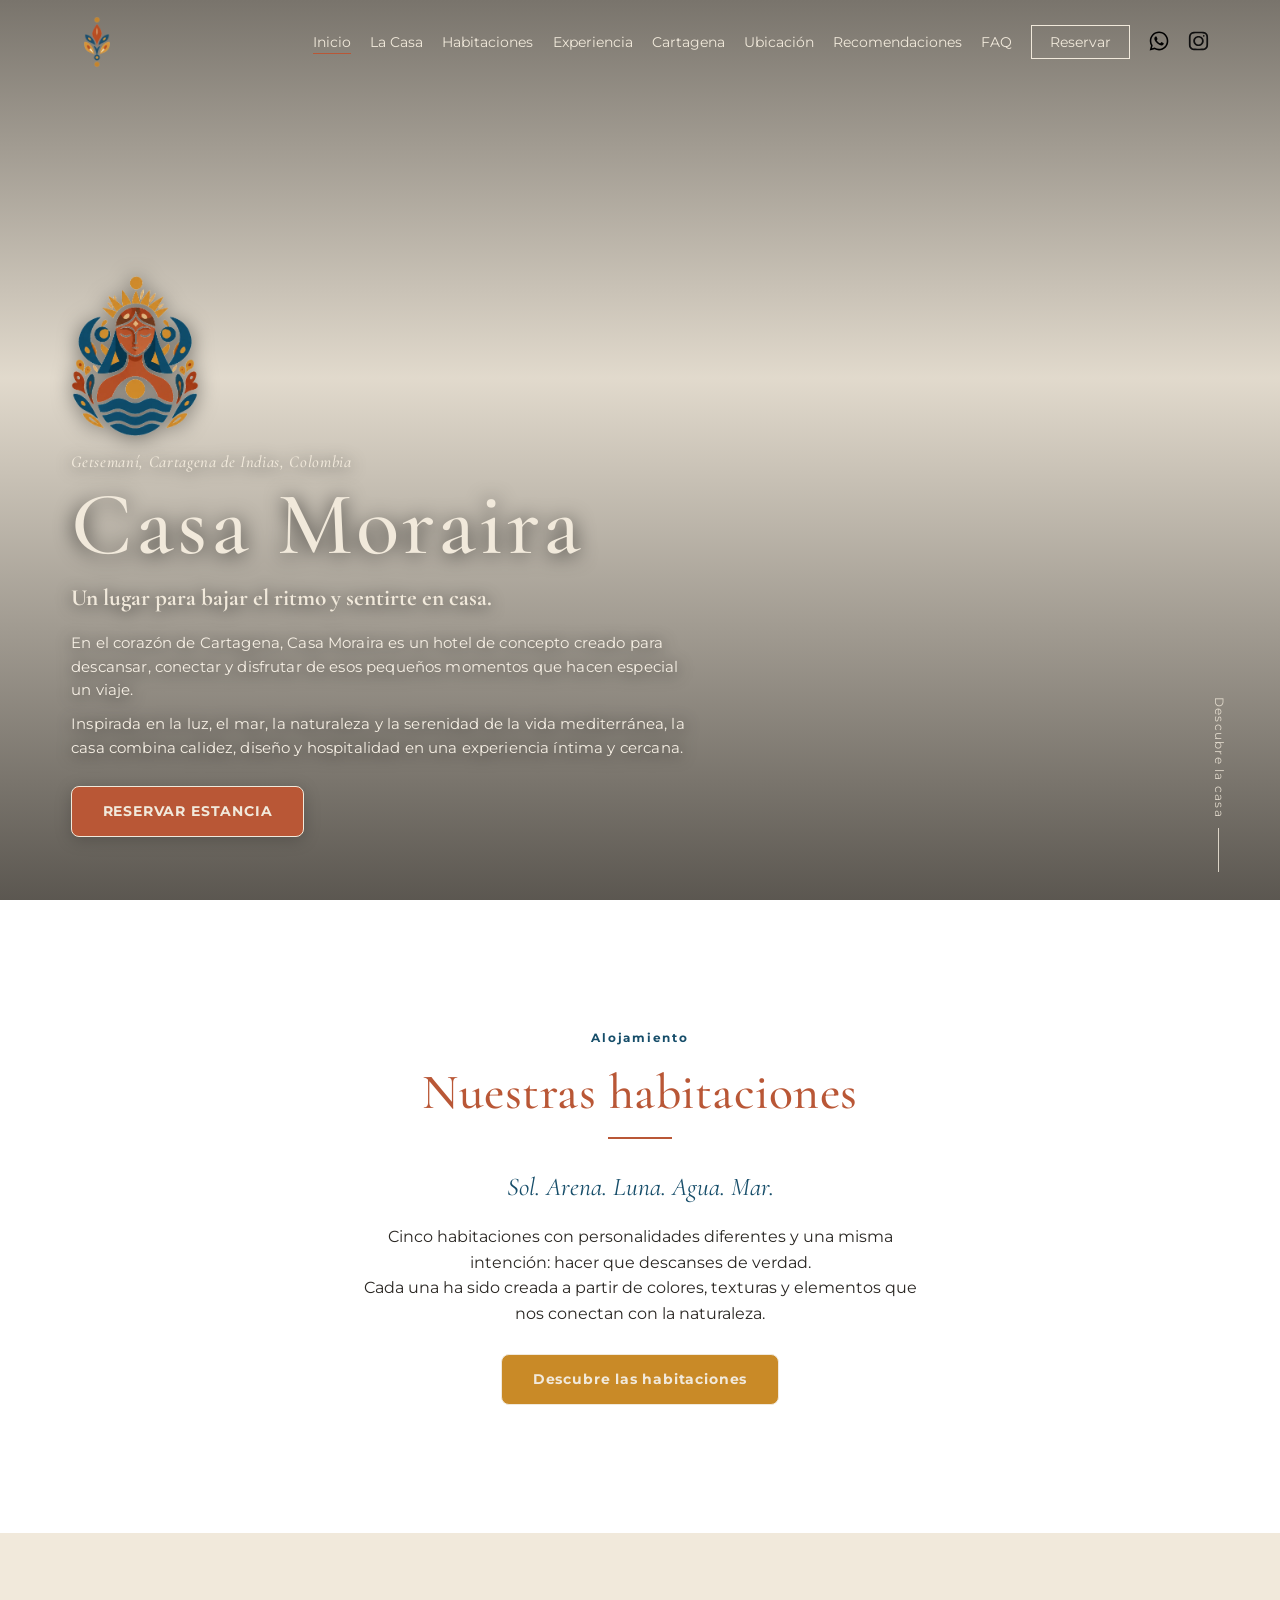
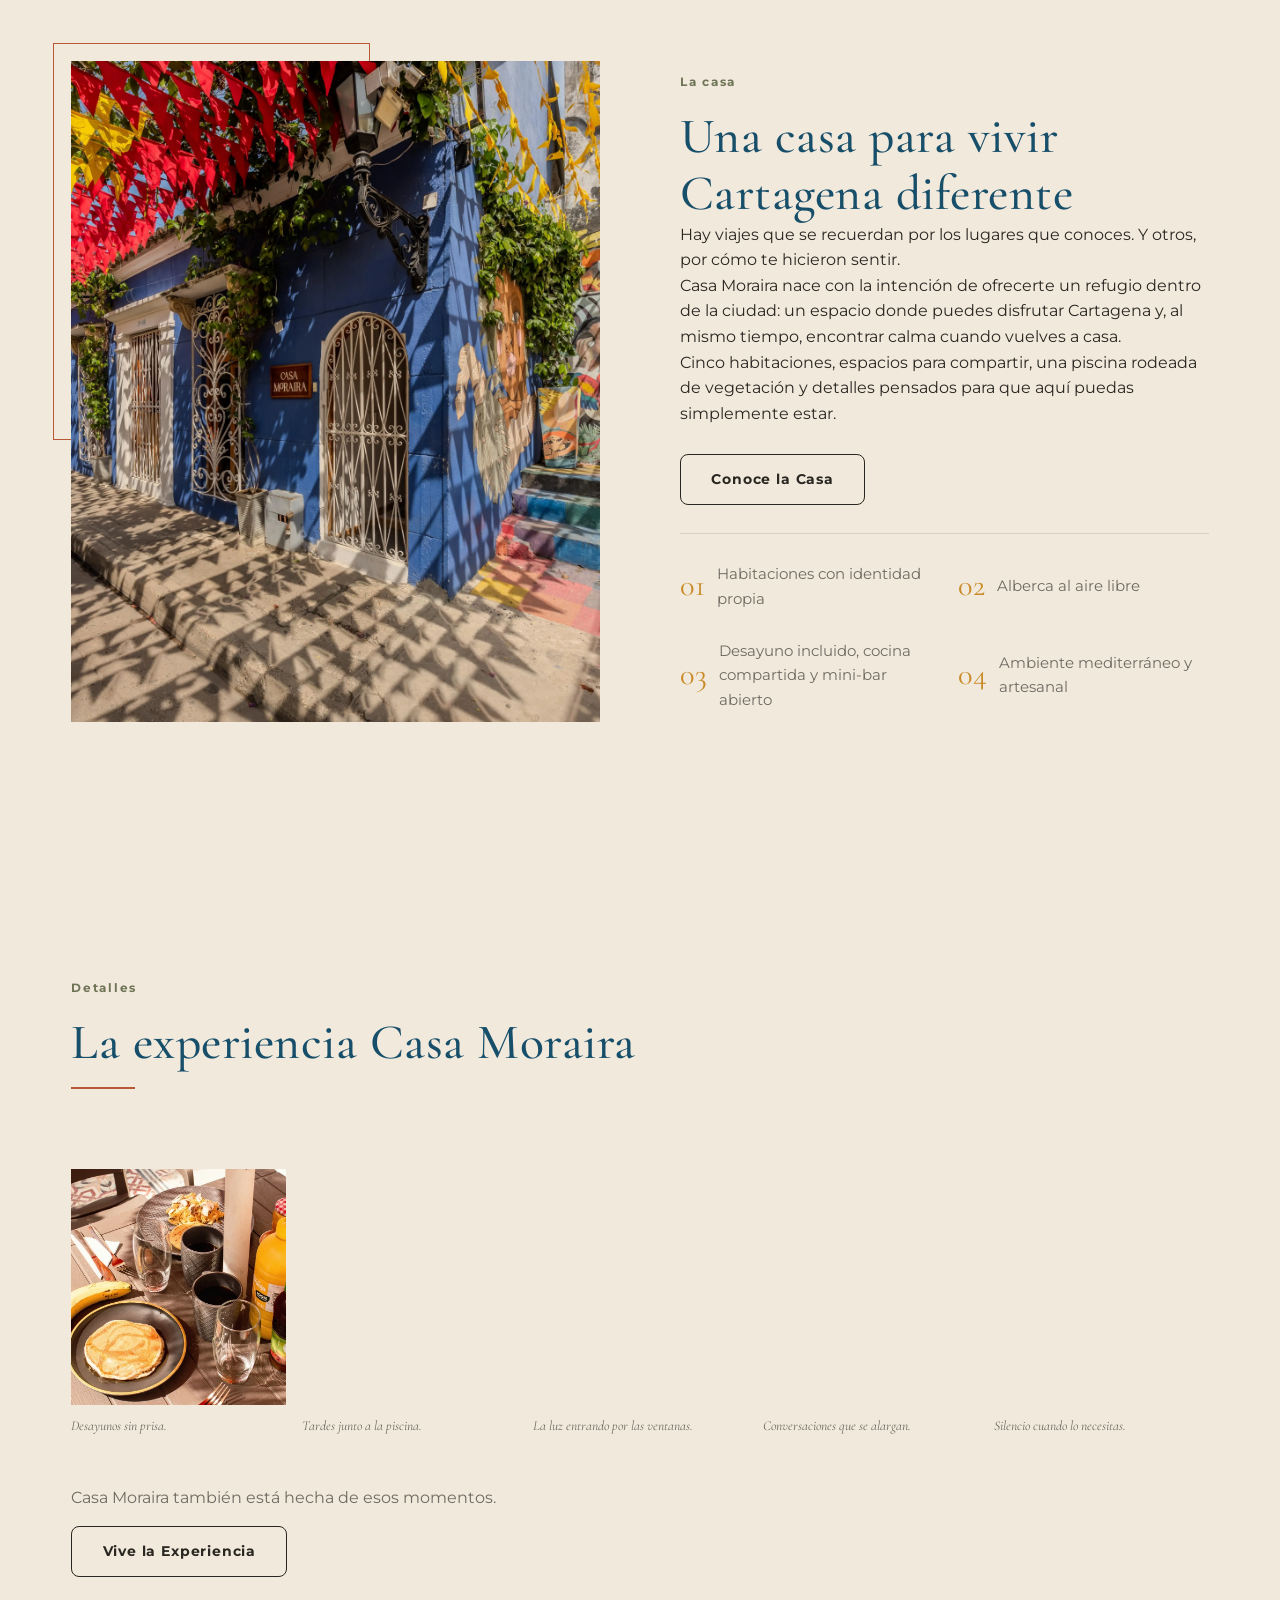
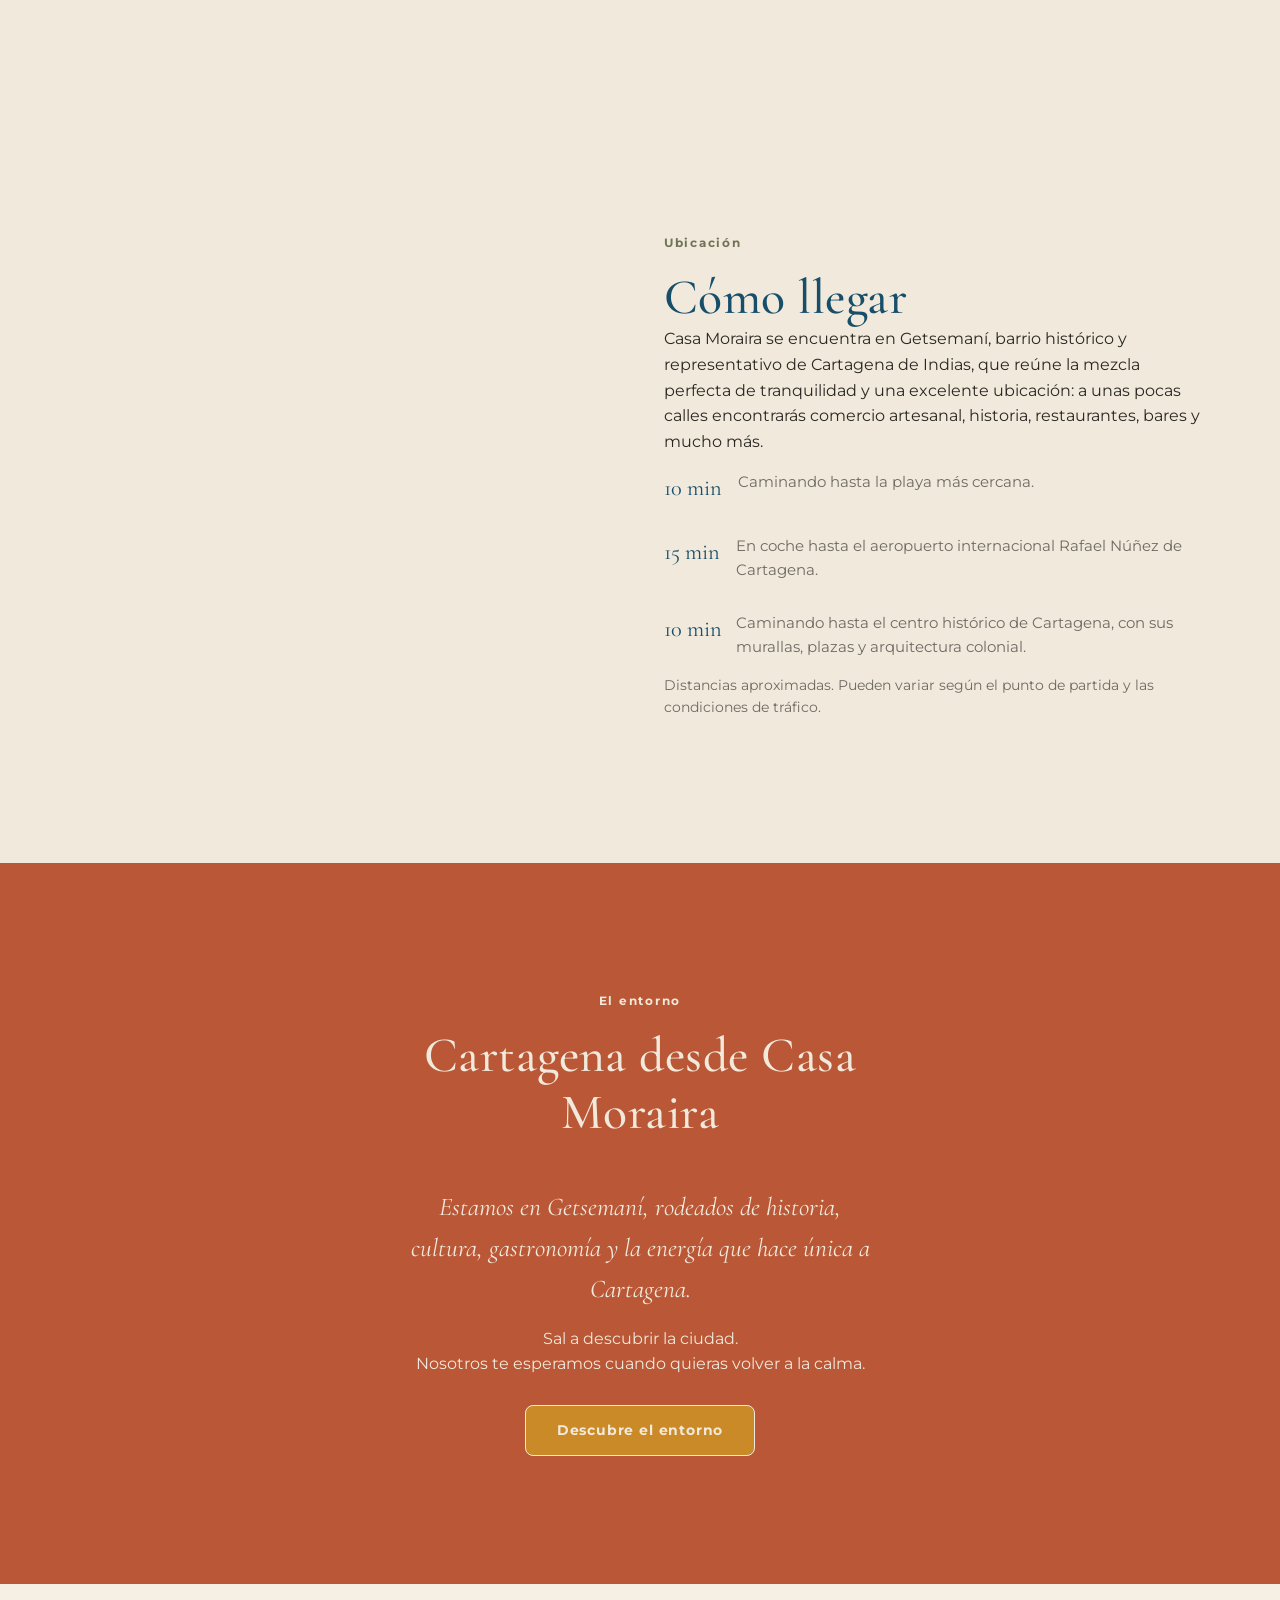
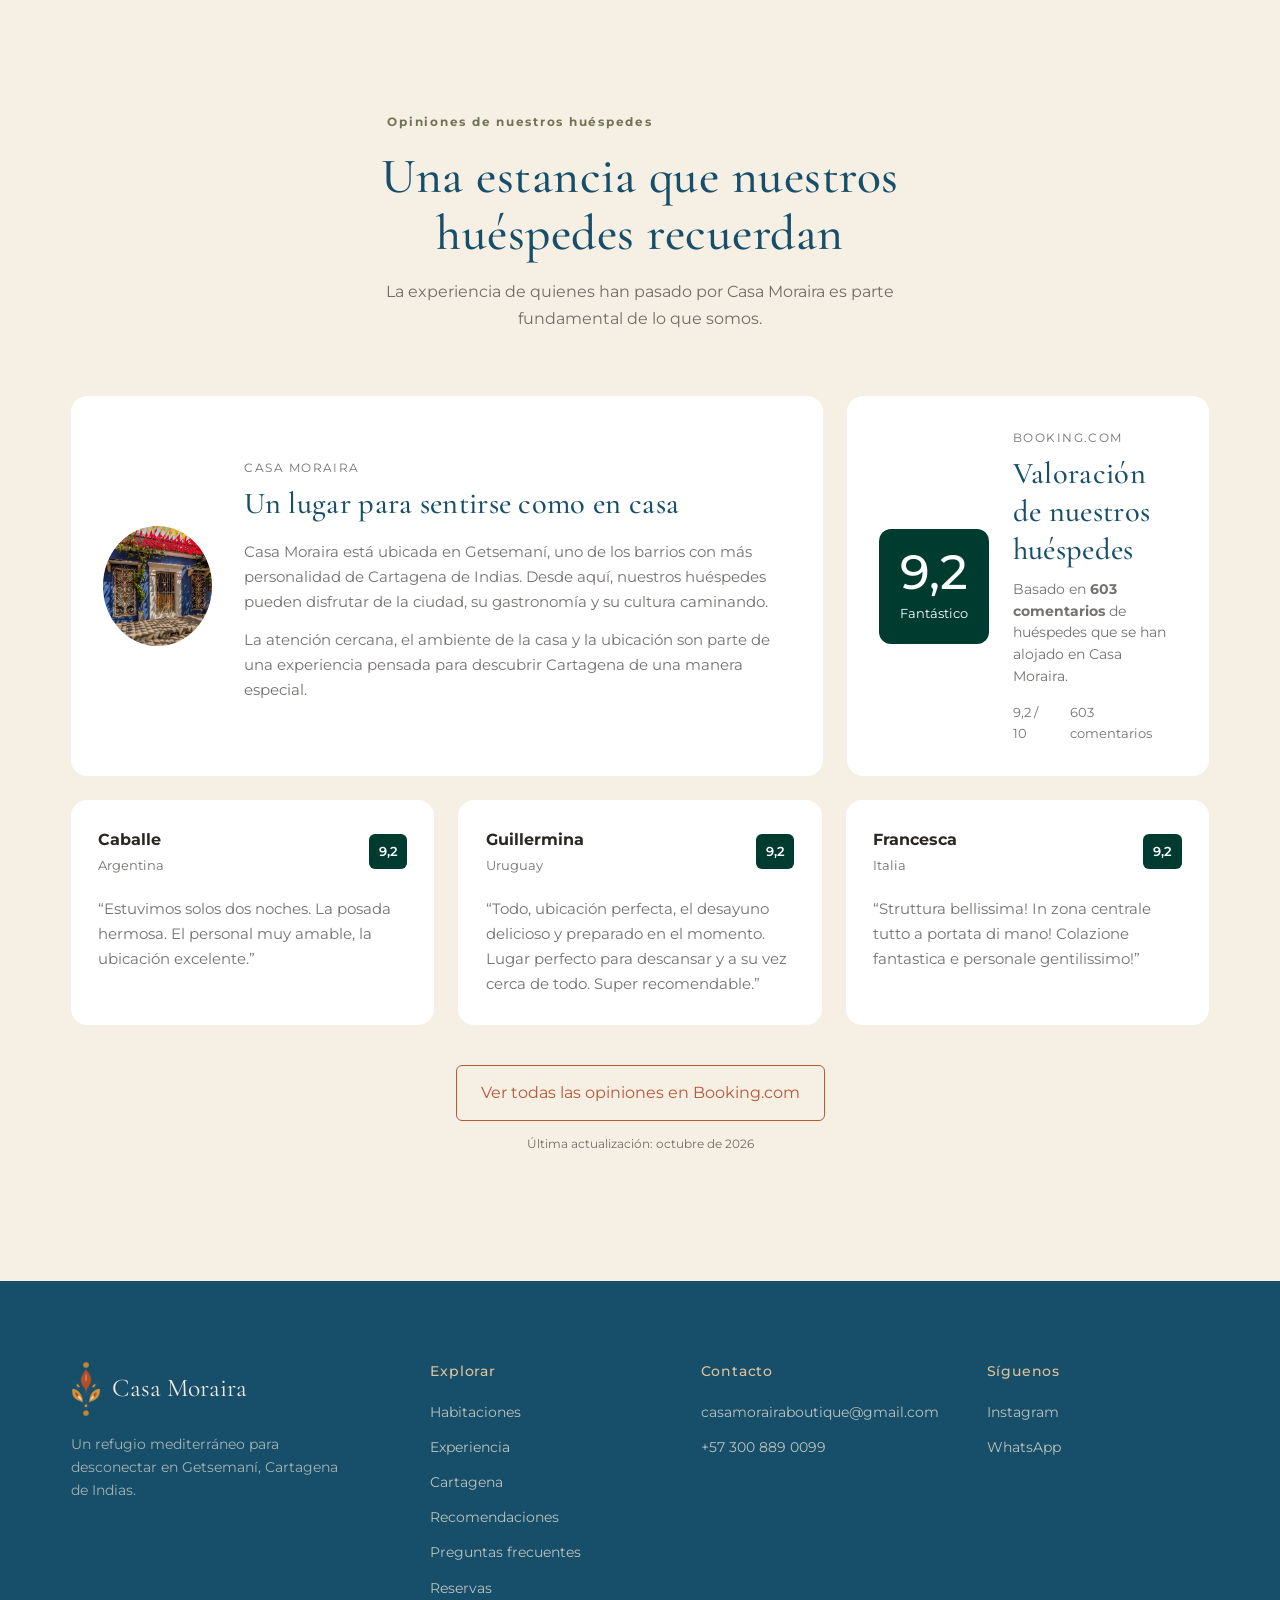
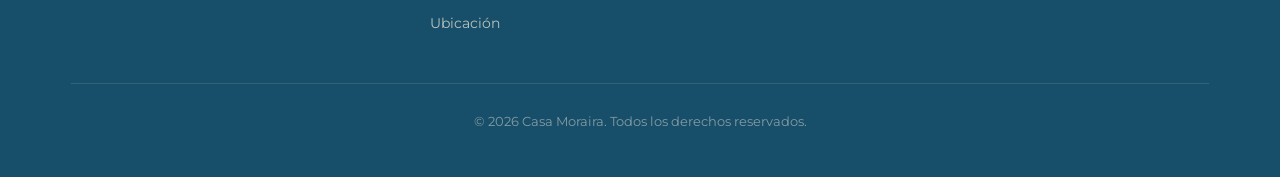
==== commit b7f74876: "feat: :sparkles: Add page hab info" ====
--- a/index.html
+++ b/index.html
@@ -108,7 +108,7 @@
           <li><a href="./index.html#ubicacion">Ubicación</a></li>
           <li><a href="./paginas/recomendaciones.html">Recomendaciones</a></li>
           <li><a href="./paginas/faq.html">FAQ</a></li>
-          <li><a href="index.html#reservar" class="nav-cta">Reservar</a></li>
+          <li><a href="https://wa.me/573008890099" class="nav-cta">Reservar</a></li>
           <li class="nav-social">
             <ul>
               <li><a href="https://wa.me/573008890099" target="_blank" rel="noopener noreferrer" class="nav-icon nav-icon--whatsapp" aria-label="Escríbenos por WhatsApp"><img src="assets/img/whatsapp.svg" alt="" width="24" height="24"></a></li>
--- a/css/main.css
+++ b/css/main.css
@@ -1267,6 +1267,22 @@
 .room-gallery img { width: 100%; height: 100%; aspect-ratio: 4 / 3; object-fit: cover; transition: transform 0.6s var(--ease); }
 .room-gallery a:hover img { transform: scale(1.04); }
 
+/* La primera imagen ocupa las 3 columnas de la primera fila */
+.room-gallery a:first-child {
+  grid-column: 1 / -1; 
+}
+
+/* Opcional: Proporción más panorámica para la imagen grande */
+.room-gallery a:first-child img {
+  aspect-ratio: 16 / 9; 
+}
+
+.room-gallery a:hover img { 
+  transform: scale(1.04); 
+}
+
+
+
 .room-detail { padding-top: var(--space-5); }
 .room-detail-grid { display: grid; grid-template-columns: 1.5fr 1fr; gap: var(--space-5); align-items: start; }
 .room-detail-info dl { display: grid; grid-template-columns: auto 1fr; gap: 0.6rem 1.5rem; margin: var(--space-3) 0; }
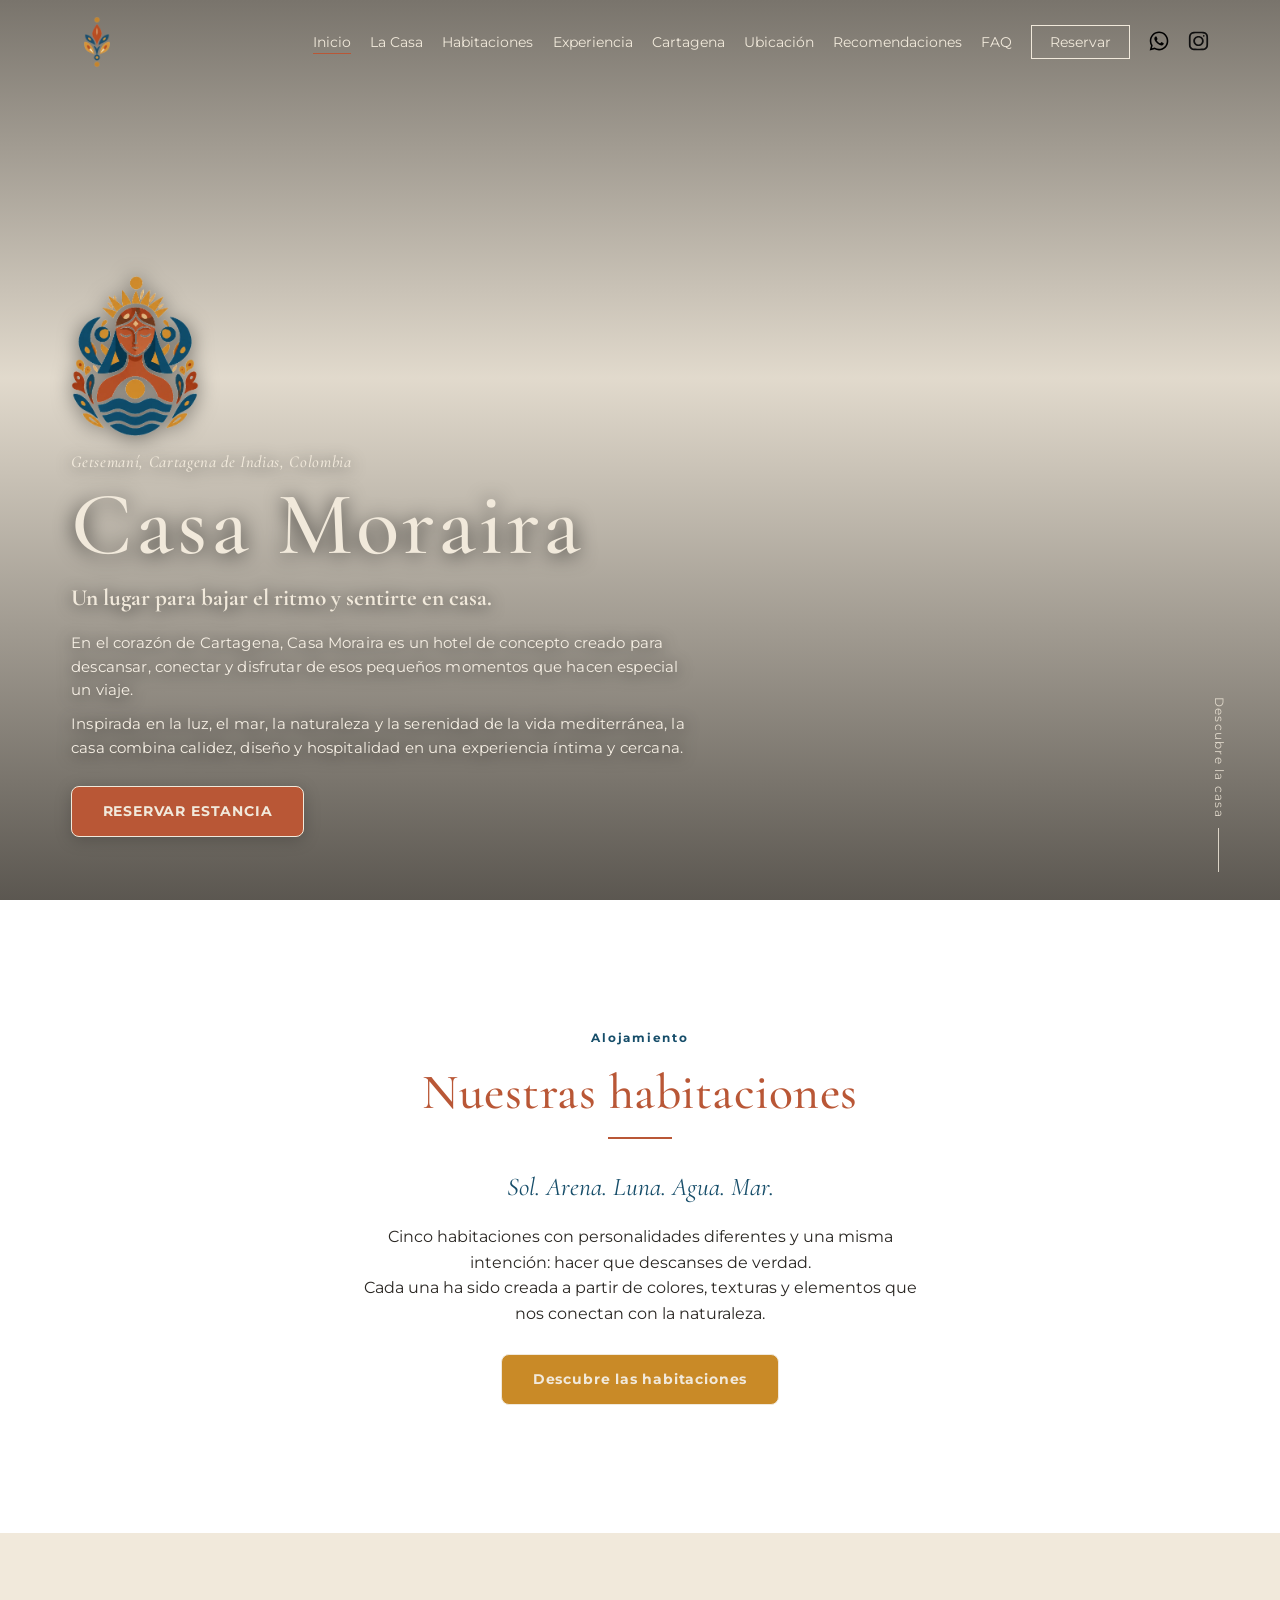
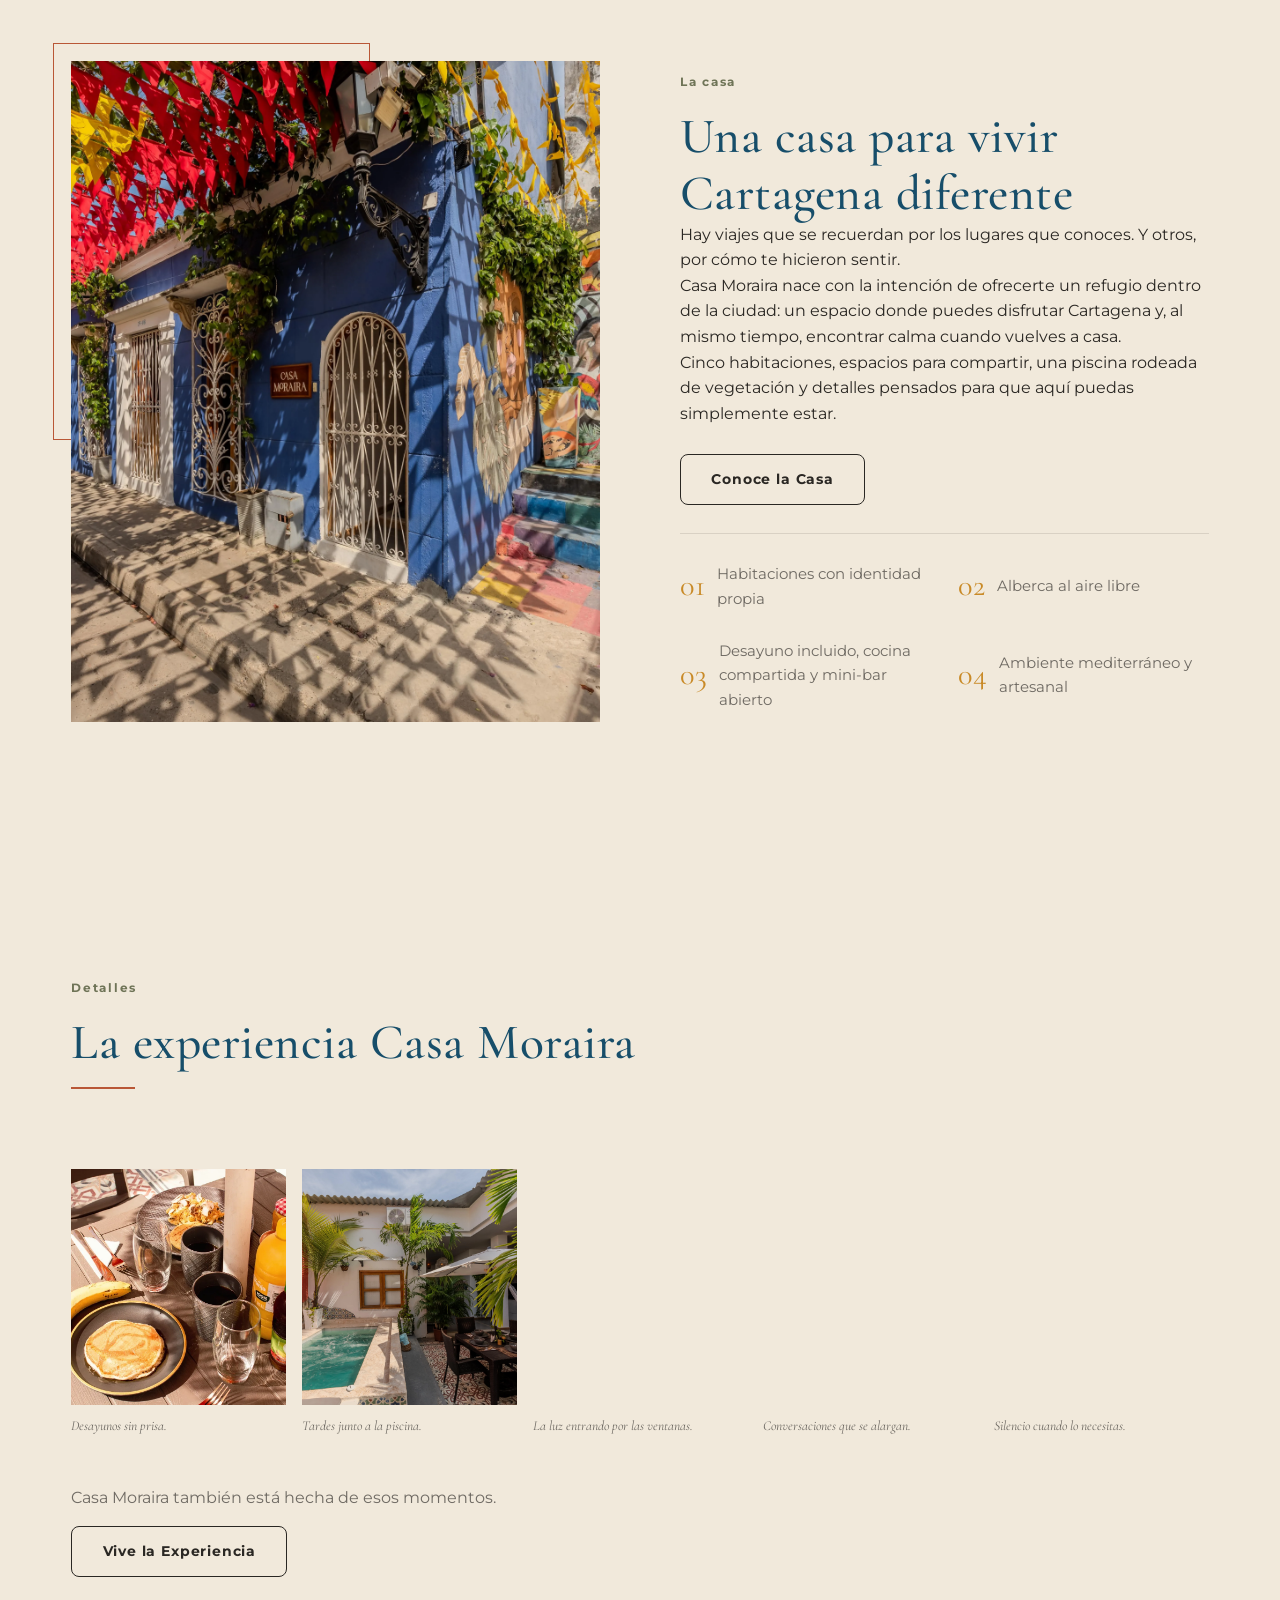
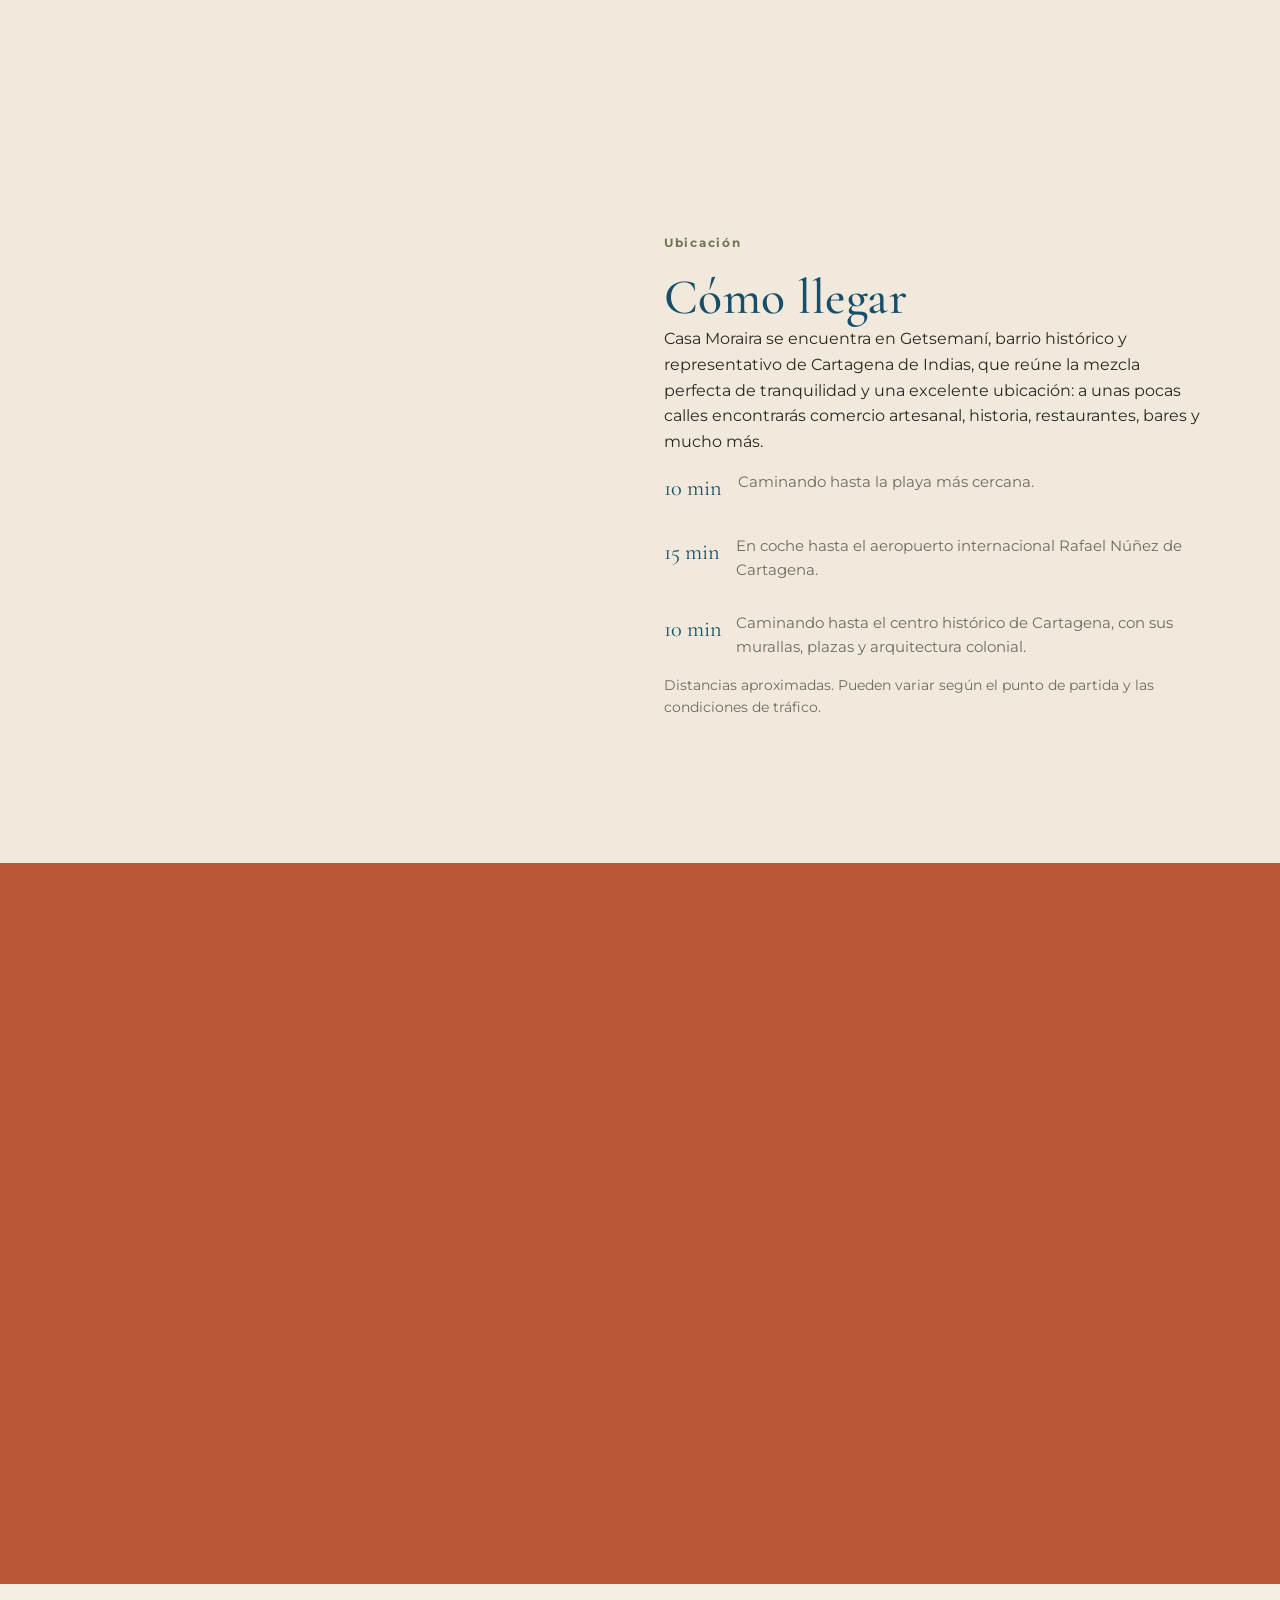
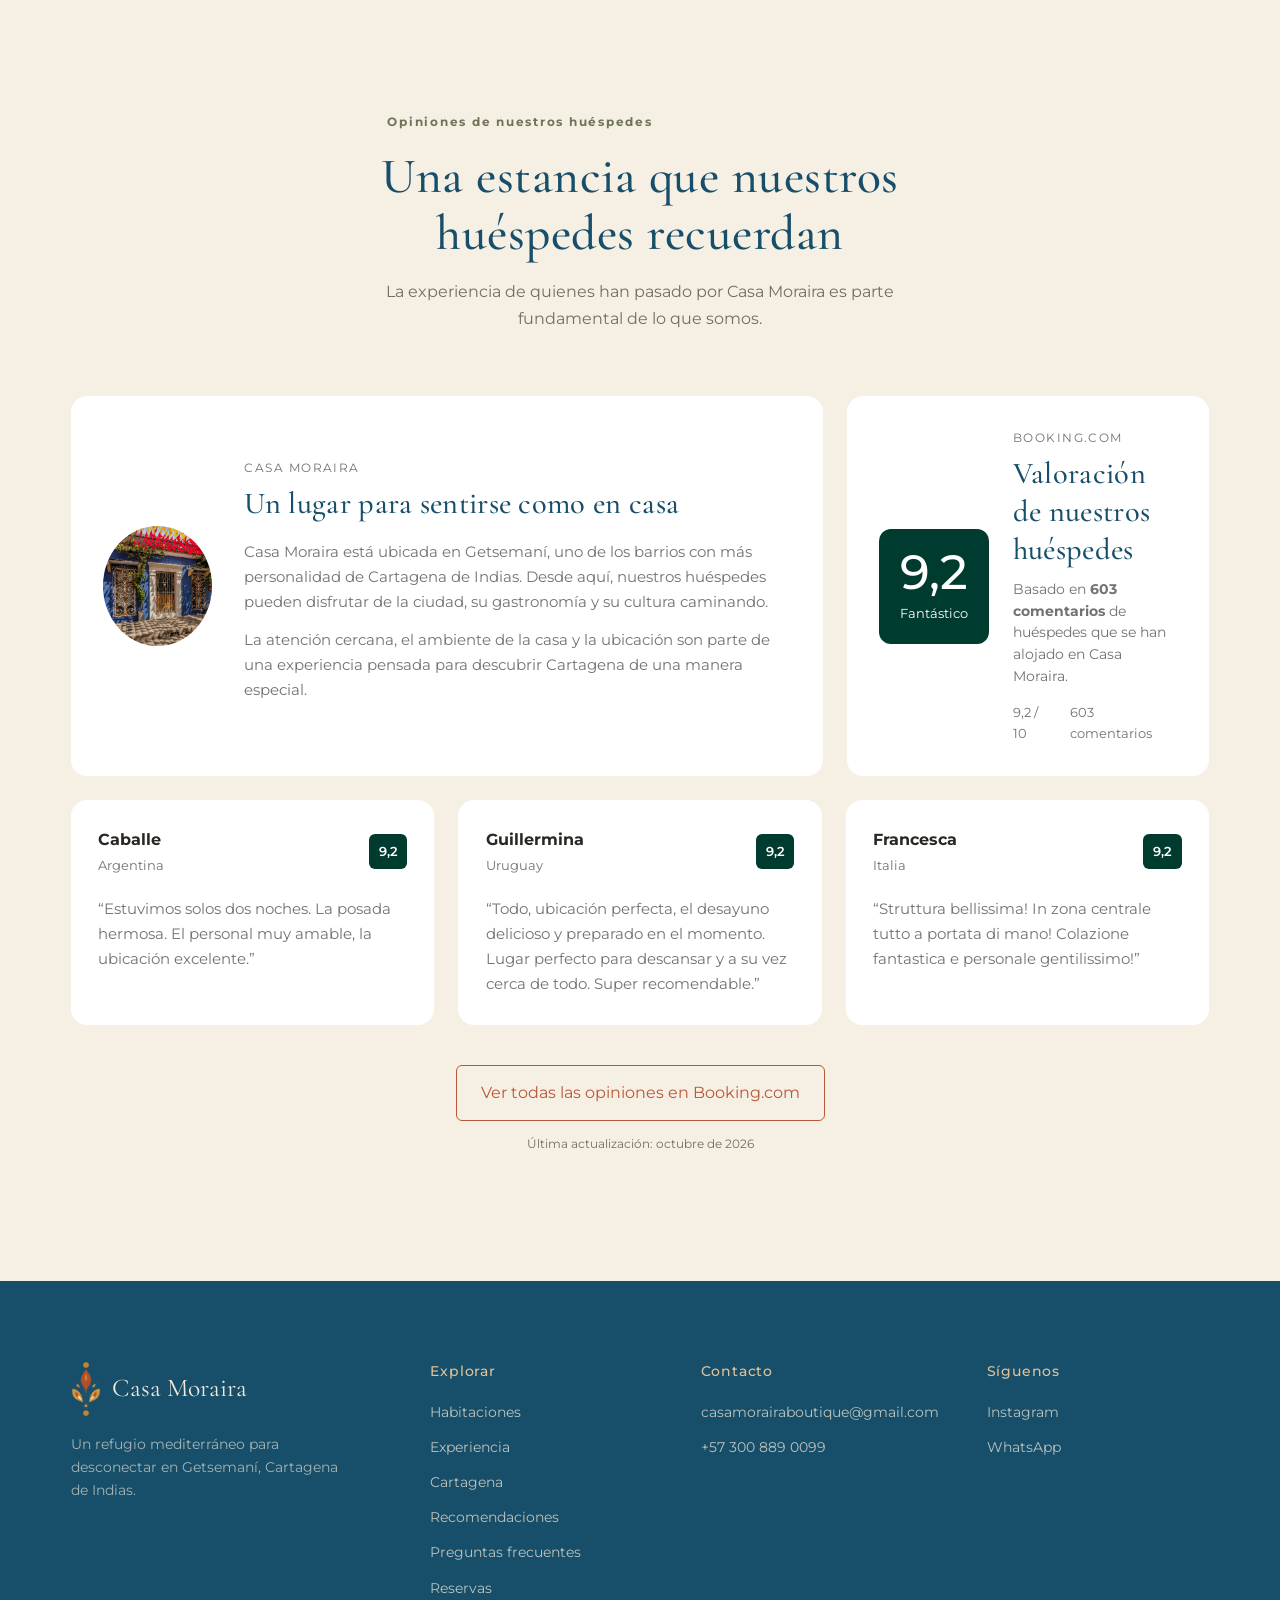
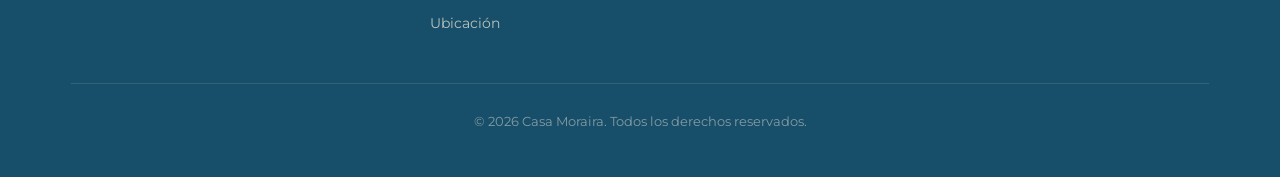
==== commit 165465eb: "feat: :sparkles: Change ext img" ====
--- a/index.html
+++ b/index.html
@@ -225,12 +225,12 @@
                <figcaption>Desayunos sin prisa.</figcaption>
              </figure>
              <figure>
-               <img decoding="async" src="./assets/img/pool.jpg" alt="Piscina al aire libre de Casa Moraira"
+               <img decoding="async" src="./assets/img/pool.webp" alt="Piscina al aire libre de Casa Moraira"
                  loading="lazy">
                <figcaption>Tardes junto a la piscina.</figcaption>
              </figure>
              <figure>
-               <img decoding="async" src="./assets/img/sala-sol-2.jpg" alt="Sala de estar con luz natural en Casa Moraira"
+               <img decoding="async" src="./assets/img/sala-sol-2.webp" alt="Sala de estar con luz natural en Casa Moraira"
                  loading="lazy">
                <figcaption>La luz entrando por las ventanas.</figcaption>
              </figure>
@@ -398,7 +398,7 @@
             <div class="reviews__profile">
 
                 <div class="reviews__profile-image">
-                  <img src="./assets/img/presentacion5.jpeg"
+                  <img src="./assets/img/presentacion5.webp"
                     alt="Casa Moraira Boutique"
                   >
                 </div>
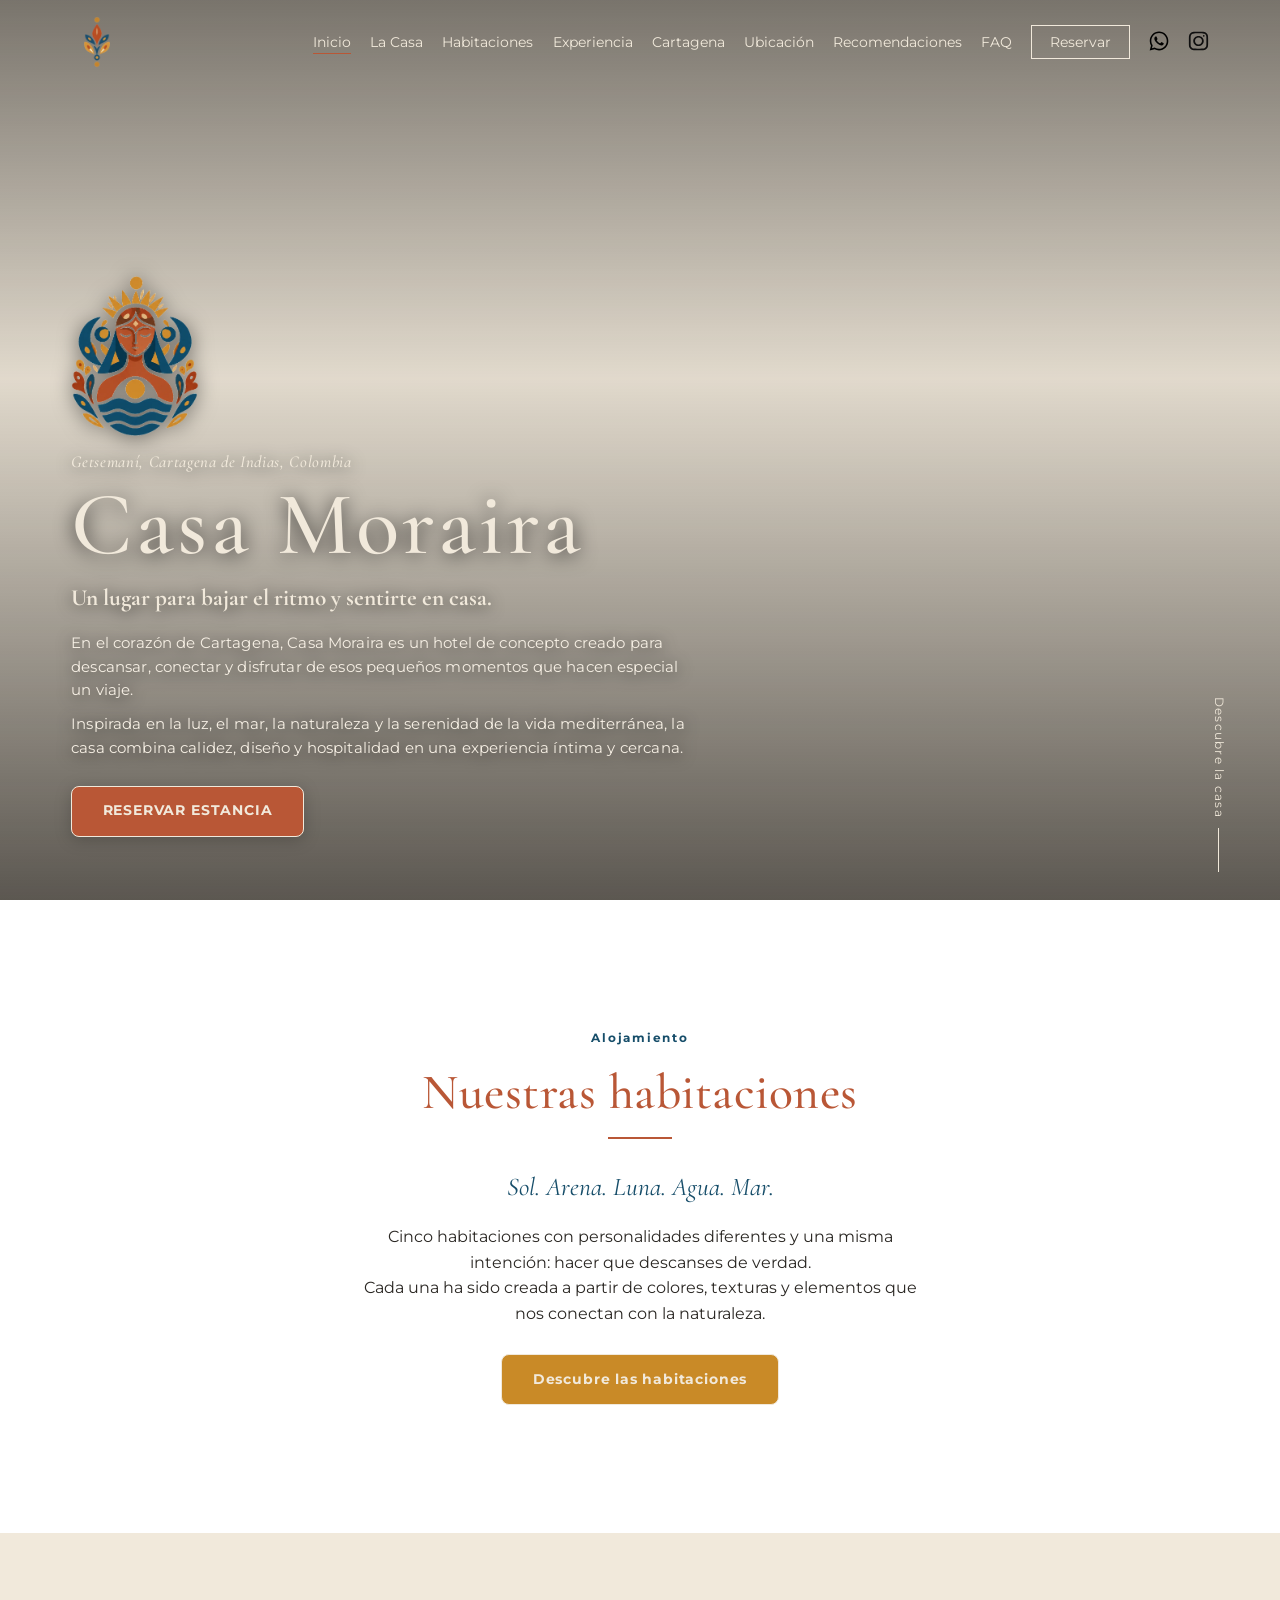
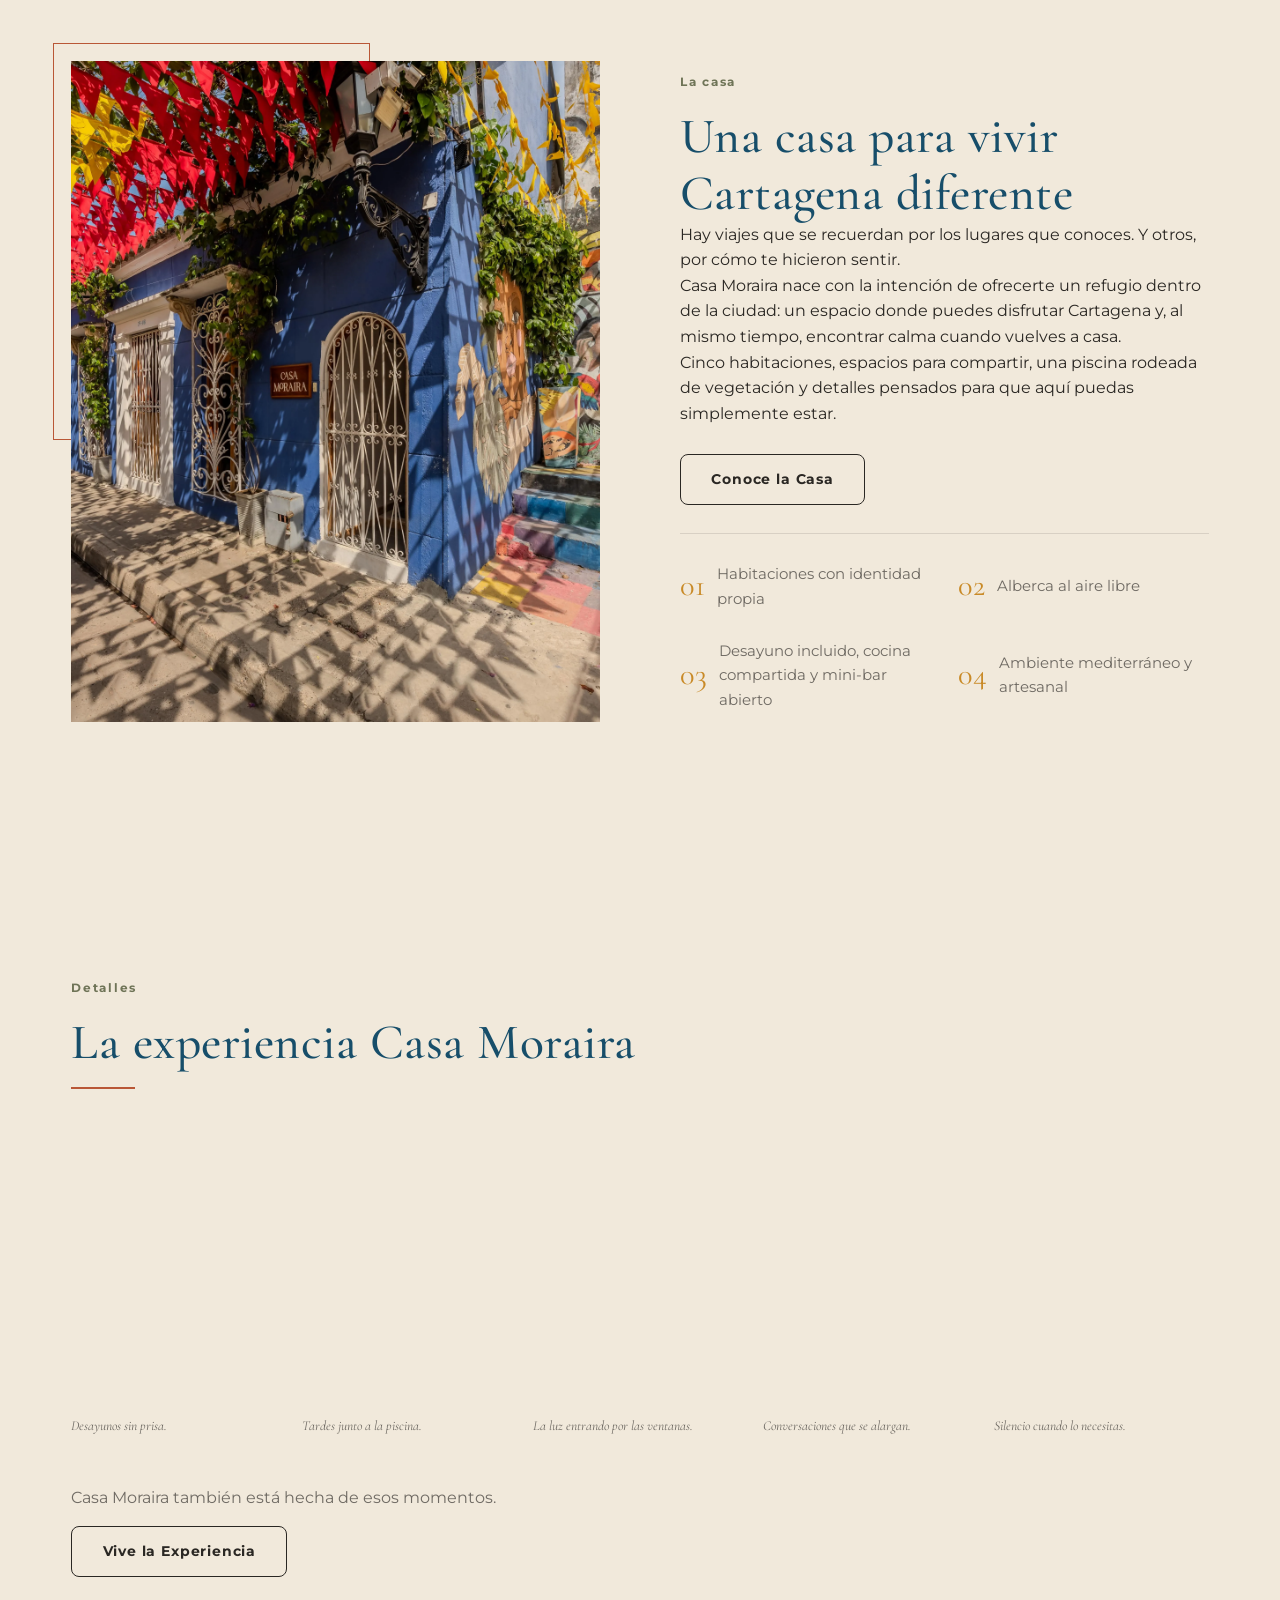
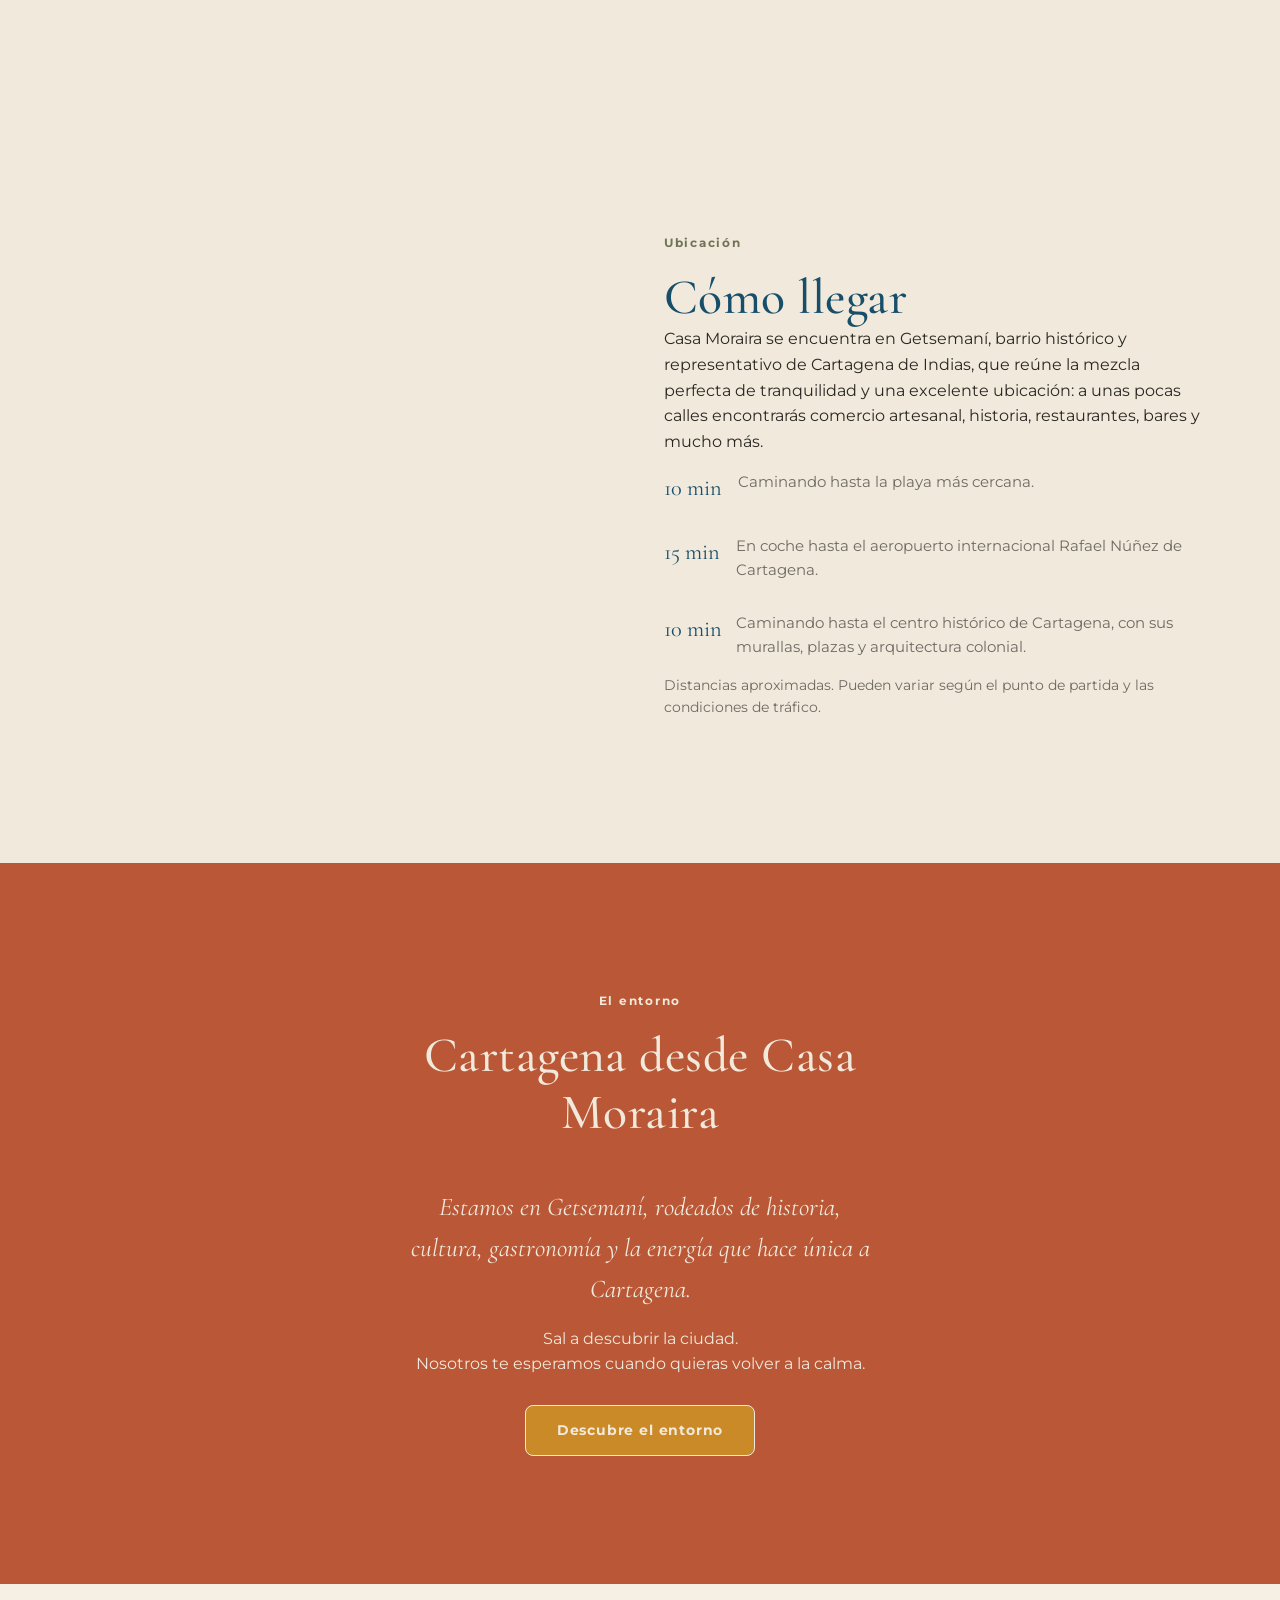
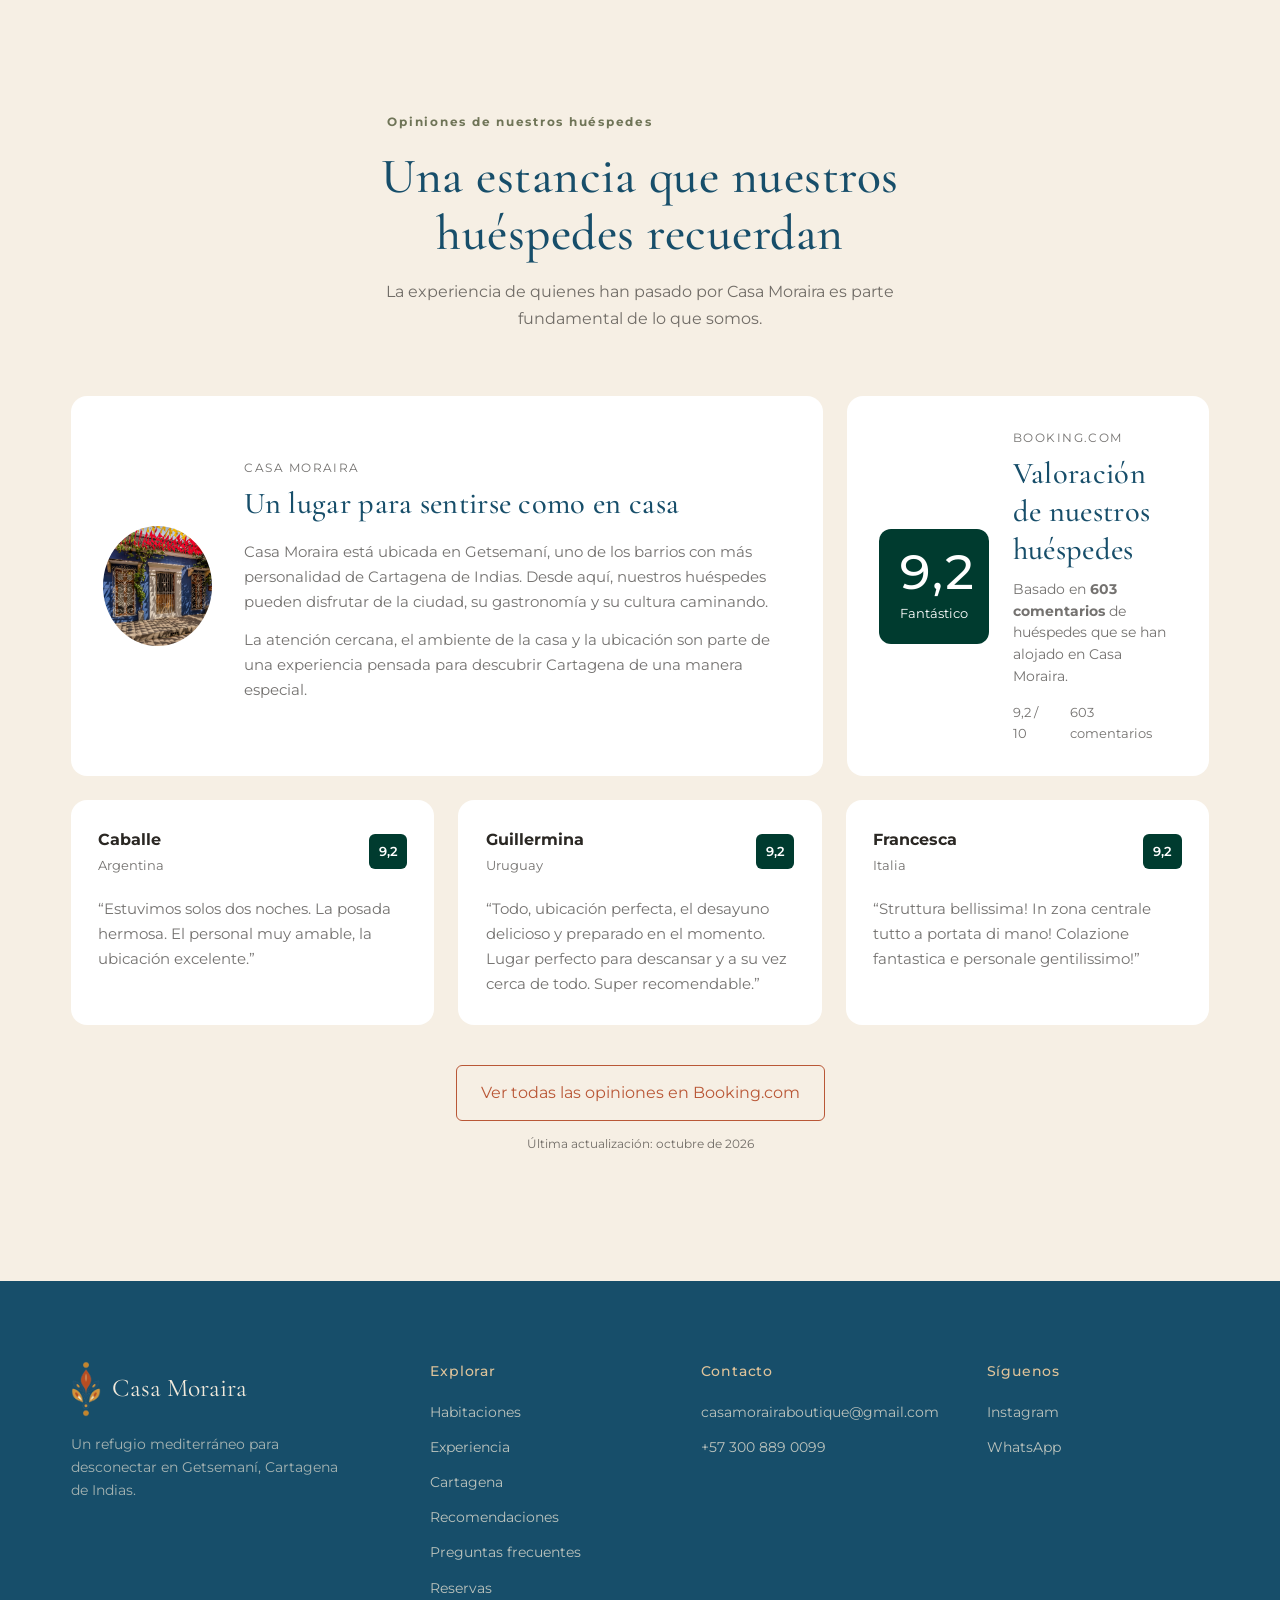
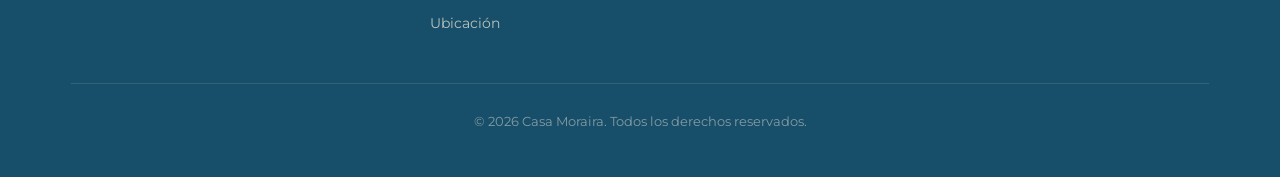
==== commit 5c0c6372: "Feat: :sparkles: Add motion" ====
--- a/index.html
+++ b/index.html
@@ -122,7 +122,7 @@
 
   <main id="contenido">
 
-       <!-- =================== HERO =================== -->
+      <!-- =================== HERO =================== -->
        <section class="hero" id="inicio">
          <!-- El video de fondo -->
          <video class="hero-video" autoplay muted loop playsinline preload="metadata" aria-hidden="true">
@@ -151,7 +151,7 @@
 
          <span class="scroll-hint" aria-hidden="true">Descubre la casa</span>
        </section>
-              <!-- =================== HABITACIONES =================== -->
+      <!-- =================== HABITACIONES =================== -->
         <section class="cta-band cta-band--white" id="habitaciones2">
           <div class="wrap text-center-narrow reveal">
             <p class="kicker">Alojamiento</p>
@@ -166,7 +166,7 @@
           </div>
         </section>
 
-       <!-- =================== PRESENTACIÓN =================== -->
+      <!-- =================== PRESENTACIÓN =================== -->
        <section id="la-casa">
          <div class="wrap intro">
            <div class="intro-media reveal">
@@ -210,7 +210,7 @@
          </div>
        </section>
 
-       <!-- =================== EXPERIENCIA =================== -->
+      <!-- =================== EXPERIENCIA =================== -->
        <section id="experiencia">
          <div class="wrap">
            <div class="section-head reveal">
@@ -255,7 +255,7 @@
 
        </section>
       
-               <!-- =================== UBICACIÓN =================== -->
+      <!-- =================== UBICACIÓN =================== -->
        <section id="ubicacion">
          <div class="wrap location">
 
@@ -311,7 +311,7 @@
 
          </div>
        </section>
-             <!-- =================== CARTAGENA =================== -->
+      <!-- =================== CARTAGENA =================== -->
         <section class="cta-band cta-band--terracotta" id="cartagena2">
           <div class="wrap text-center-narrow reveal">
             <p class="kicker">El entorno</p>
@@ -325,7 +325,7 @@
           </div>
         </section>
 
-       <!-- =================== RESERVAS =================== 
+      <!-- =================== RESERVAS =================== 
        <section class="booking" id="reservar">
          <div class="wrap">
            <div class="section-head reveal">
@@ -375,12 +375,12 @@
        </section>
 -->
 
-       <!-- =================== BOOKING =================== -->
+      <!-- =================== BOOKING =================== -->
 
        <section class="reviews">
           <div class="wrap">
 
-          <div class="reviews__header">
+          <div class="reviews__header reveal">
             <p class="kicker">Opiniones de nuestros huéspedes</p>
 
             <h2>Una estancia que nuestros huéspedes recuerdan</h2>
@@ -392,10 +392,10 @@
           </div>
 
 
-          <div class="reviews__summary">
+          <div class="reviews__summary reveal">
 
             <!-- PERFIL DEL ALOJAMIENTO -->
-            <div class="reviews__profile">
+            <div class="reviews__profile reveal">
 
                 <div class="reviews__profile-image">
                   <img src="./assets/img/presentacion5.webp"
@@ -403,7 +403,7 @@
                   >
                 </div>
 
-                <div class="reviews__profile-content">
+                <div class="reviews__profile-content reveal">
 
                 <span class="reviews__label">
                   Casa Moraira
@@ -432,7 +432,7 @@
 
 
             <!-- CALIFICACIÓN BOOKING -->
-            <div class="reviews__score">
+            <div class="reviews__score reveal">
 
               <div class="reviews__score-number">
                 <strong>9,2</strong>
@@ -465,7 +465,7 @@
 
           </div>
               <!-- COMENTARIOS DESTACADOS -->
-              <div class="reviews__list">
+              <div class="reviews__list reveal">
 
                 <article class="reviews__item">
 
@@ -532,7 +532,7 @@
 
               </div>
               <!-- CTA -->
-              <div class="reviews__action">
+              <div class="reviews__action reveal">
 
                 <a href="https://www.booking.com/hotel/co/casa-moraira-boutique.es.html"
                   target="_blank"
--- a/css/main.css
+++ b/css/main.css
@@ -1335,3 +1335,165 @@
 
 /* Sección del listado: el banner ya es su propia sección */
 .rooms-section { padding-block: var(--space-4) var(--space-6); }
+
+/* >>> src/components/motion.css */
+/* ==========================================================================
+   MOTION — animaciones de entrada y de scroll
+   Se carga AL FINAL del manifest para poder completar .reveal (layout.css).
+   Las clases las activa js/main.js (IntersectionObserver); el hero y los
+   banners animan solo con CSS. Con prefers-reduced-motion (reset.css) todo
+   se muestra al instante.
+   ========================================================================== */
+
+:root {
+  --ease-out: cubic-bezier(0.22, 1, 0.36, 1);   /* frenada suave, más "premium" */
+}
+
+/* ---------- Keyframes ---------- */
+@keyframes rise {
+  from { opacity: 0; transform: translateY(28px); }
+  to   { opacity: 1; transform: none; }
+}
+@keyframes hero-zoom {
+  from { transform: scale(1.12); }
+  to   { transform: scale(1); }
+}
+@keyframes hint-line {
+  0%   { transform: scaleY(0); transform-origin: top; }
+  50%  { transform: scaleY(1); transform-origin: top; }
+  51%  { transform: scaleY(1); transform-origin: bottom; }
+  100% { transform: scaleY(0); transform-origin: bottom; }
+}
+
+/* ==========================================================================
+   1) REVEAL — variantes y escalonado (complementa .reveal de layout.css)
+   data-reveal="left | right | zoom | fade"     --reveal-delay: 0.2s
+   ========================================================================== */
+.reveal {
+  transition:
+    opacity 0.9s var(--ease-out),
+    transform 0.9s var(--ease-out);
+  transition-delay: var(--reveal-delay, 0s);
+}
+.reveal[data-reveal="left"]  { transform: translateX(-48px); }
+.reveal[data-reveal="right"] { transform: translateX(48px); }
+.reveal[data-reveal="zoom"]  { transform: scale(0.94); }
+.reveal[data-reveal="fade"]  { transform: none; }
+.reveal[data-reveal].is-visible { opacity: 1; transform: none; }
+
+/* ==========================================================================
+   2) IMÁGENES CON "CORTINA" — se destapan de abajo hacia arriba + zoom out
+   (se aplica a .intro-media img y .feature__media img desde main.js)
+   ========================================================================== */
+.mask-reveal {
+  clip-path: inset(100% 0 0 0);
+  transform: scale(1.18);
+  transition:
+    clip-path 1.3s var(--ease-out),
+    transform 1.6s var(--ease-out);
+  transition-delay: var(--reveal-delay, 0.15s);
+}
+.mask-reveal.is-visible { clip-path: inset(0); transform: scale(1); }
+
+/* ==========================================================================
+   3) HERO (home) — entrada escalonada solo con CSS
+   ========================================================================== */
+.hero-video { animation: hero-zoom 2.8s var(--ease-out) both; }
+
+.hero-content > * { animation: rise 1.1s var(--ease-out) both; }
+.hero-content > :nth-child(1) { animation-delay: 0.20s; }   /* marca */
+.hero-content > :nth-child(2) { animation-delay: 0.40s; }   /* eyebrow */
+.hero-content > :nth-child(3) { animation-delay: 0.60s; }   /* h1 */
+.hero-content > :nth-child(4) { animation-delay: 0.85s; }   /* frase */
+.hero-content > :nth-child(5) { animation-delay: 1.00s; }   /* lead 1 */
+.hero-content > :nth-child(6) { animation-delay: 1.15s; }   /* lead 2 */
+.hero-content > :nth-child(7) { animation-delay: 1.35s; }   /* botón */
+
+/* Parallax: main.js escribe --hero-p (0 → 1) mientras se baja el hero */
+.hero .wrap {
+  transform: translateY(calc(var(--hero-p, 0) * 70px));
+  opacity: calc(1 - var(--hero-p, 0) * 1.1);
+  will-change: transform, opacity;
+}
+
+.scroll-hint { animation: rise 1s var(--ease-out) 1.8s both; }
+.scroll-hint::after { animation: hint-line 2.4s var(--ease) 2.4s infinite; }
+
+/* ==========================================================================
+   4) BANNERS DE PÁGINA — zoom suave de la foto + tarjeta escalonada
+   ========================================================================== */
+.page-banner__media { overflow: hidden; }
+.page-banner__media img { animation: hero-zoom 2.4s var(--ease-out) both; }
+
+.page-banner__card.is-visible > * { animation: rise 0.9s var(--ease-out) both; }
+.page-banner__card.is-visible > :nth-child(1) { animation-delay: 0.10s; }
+.page-banner__card.is-visible > :nth-child(2) { animation-delay: 0.22s; }
+.page-banner__card.is-visible > :nth-child(3) { animation-delay: 0.34s; }
+.page-banner__card.is-visible > :nth-child(4) { animation-delay: 0.46s; }
+.page-banner__card.is-visible > :nth-child(5) { animation-delay: 0.58s; }
+
+/* ==========================================================================
+   5) LÍNEA .divider — se "dibuja" cuando su bloque aparece
+   ========================================================================== */
+.reveal .divider {
+  transform: scaleX(0);
+  transform-origin: left center;
+  transition: transform 1s var(--ease-out) 0.35s;
+}
+.reveal .divider--center { transform-origin: center; }
+.reveal.is-visible .divider,
+.reveal.is-visible.divider { transform: scaleX(1); }
+
+/* ==========================================================================
+   6) HOME — presentación, experiencia, ubicación
+   ========================================================================== */
+/* Marco terracota que se dibuja detrás de la foto */
+.intro-media::before {
+  transform: scale(0);
+  transform-origin: top left;
+  transition: transform 1.2s var(--ease-out) 0.6s;
+}
+.intro-media.is-visible::before { transform: scale(1); }
+
+/* Números 01-04: pequeño "pop" al entrar */
+.intro-feature .num { display: inline-block; transition: transform 0.7s var(--ease-out); }
+.intro-feature.reveal:not(.is-visible) .num { transform: scale(0.4); }
+
+/* Tira de experiencia: cascada + zoom al pasar el cursor */
+.experience-strip figure { overflow: hidden; }
+.experience-strip img { transition: transform 1.1s var(--ease-out); }
+.experience-strip figure:hover img { transform: scale(1.07); }
+.experience-strip figcaption { transition: transform 0.6s var(--ease-out); }
+.experience-strip figure:hover figcaption { transform: translateX(6px); }
+
+/* Ubicación: las distancias entran una a una */
+.location-item .dist { transition: color var(--transition); }
+.location-item:hover .dist { color: var(--color-accent); }
+
+/* ==========================================================================
+   7) RESEÑAS — tarjetas en cascada
+   ========================================================================== */
+.reviews__score-number strong { font-variant-numeric: tabular-nums; }
+
+/* ==========================================================================
+   8) Tarjetas de otras habitaciones (fichas)
+   ========================================================================== */
+.other-room-card { overflow: hidden; }
+.other-room-card img { transition: transform 0.9s var(--ease-out); }
+.other-room-card:hover img { transform: scale(1.06); }
+
+/* ==========================================================================
+   Móvil: desplazamientos más cortos para que no se salgan de pantalla
+   ========================================================================== */
+@media (max-width: 768px) {
+  .reveal[data-reveal="left"],
+  .reveal[data-reveal="right"] { transform: translateY(24px); }
+  .hero .wrap { transform: none; opacity: 1; }   /* sin parallax en móvil */
+}
+
+/* Accesibilidad: sin movimiento, tampoco hay esperas (reset.css solo acorta duraciones) */
+@media (prefers-reduced-motion: reduce) {
+  .reveal, .mask-reveal { transition-delay: 0s !important; }
+  .hero-content > *, .scroll-hint, .page-banner__card > * { animation-delay: 0s !important; }
+  .hero .wrap { transform: none; opacity: 1; }
+}
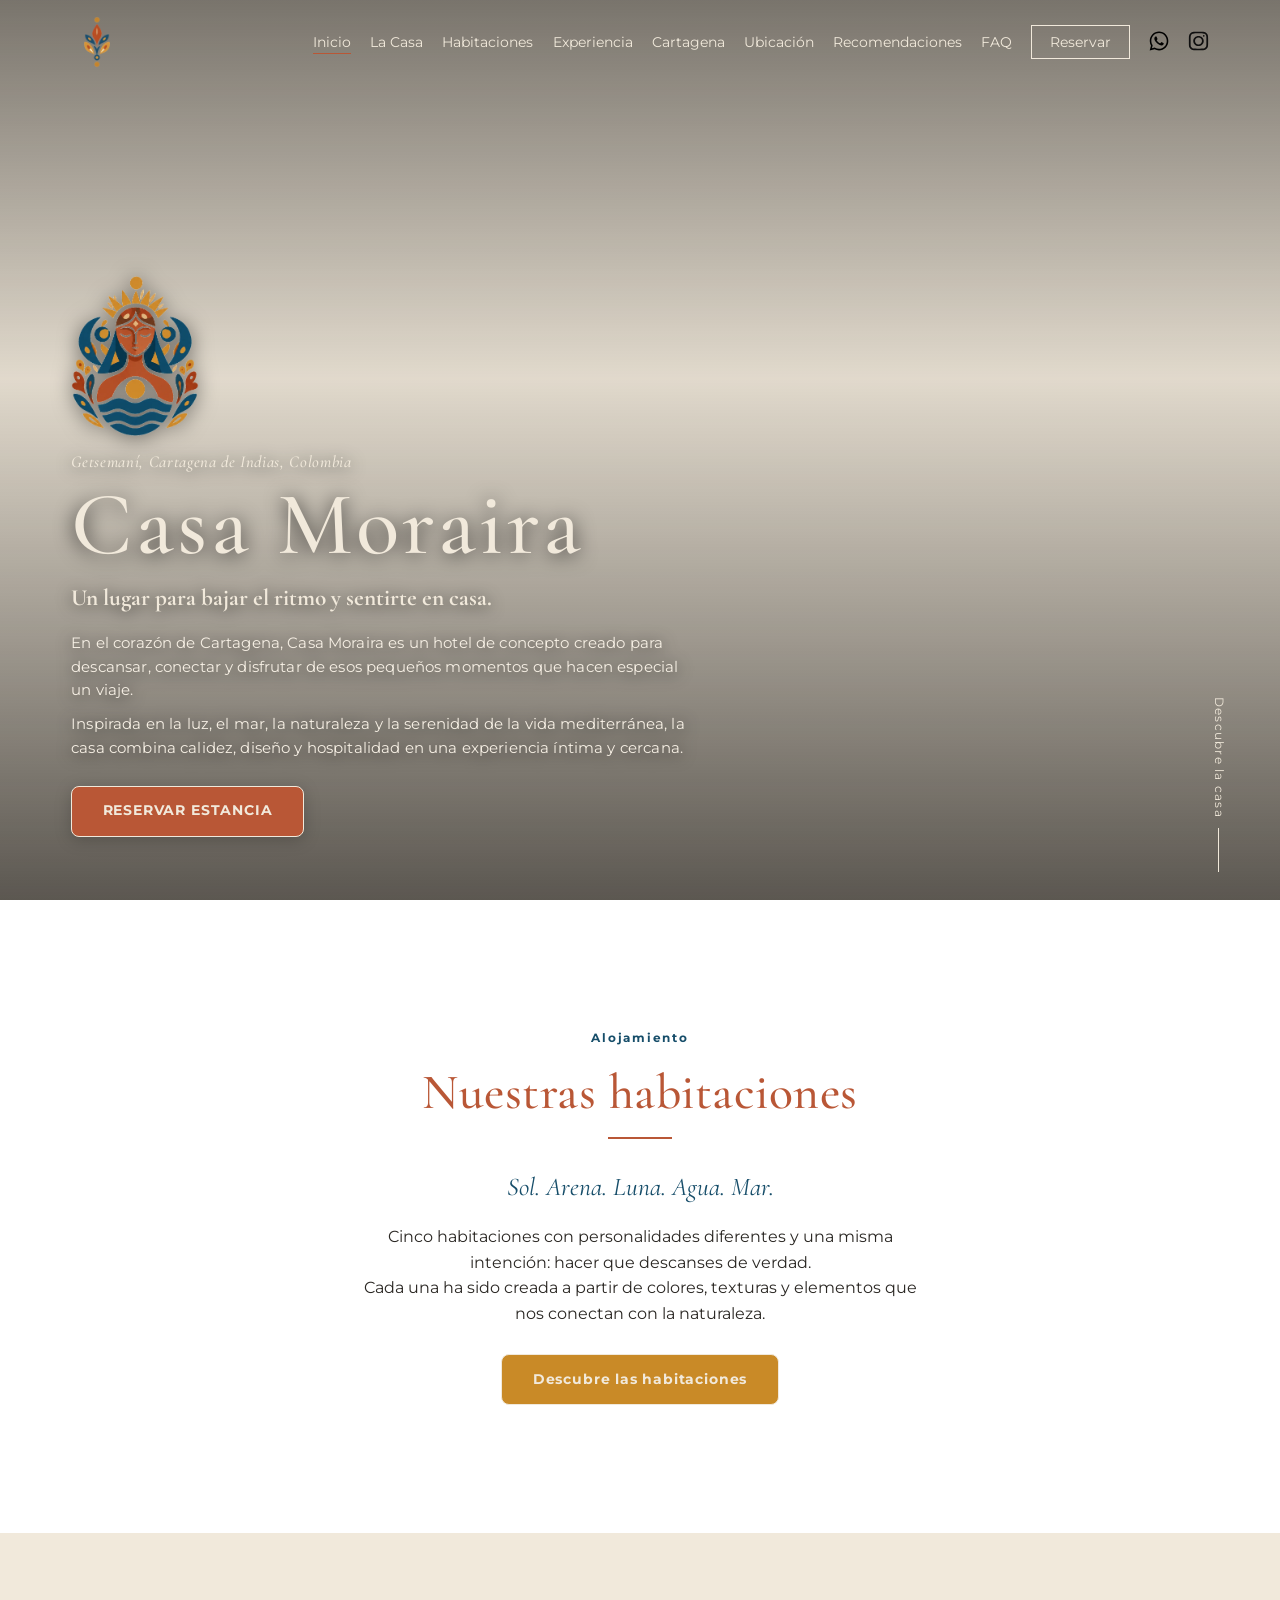
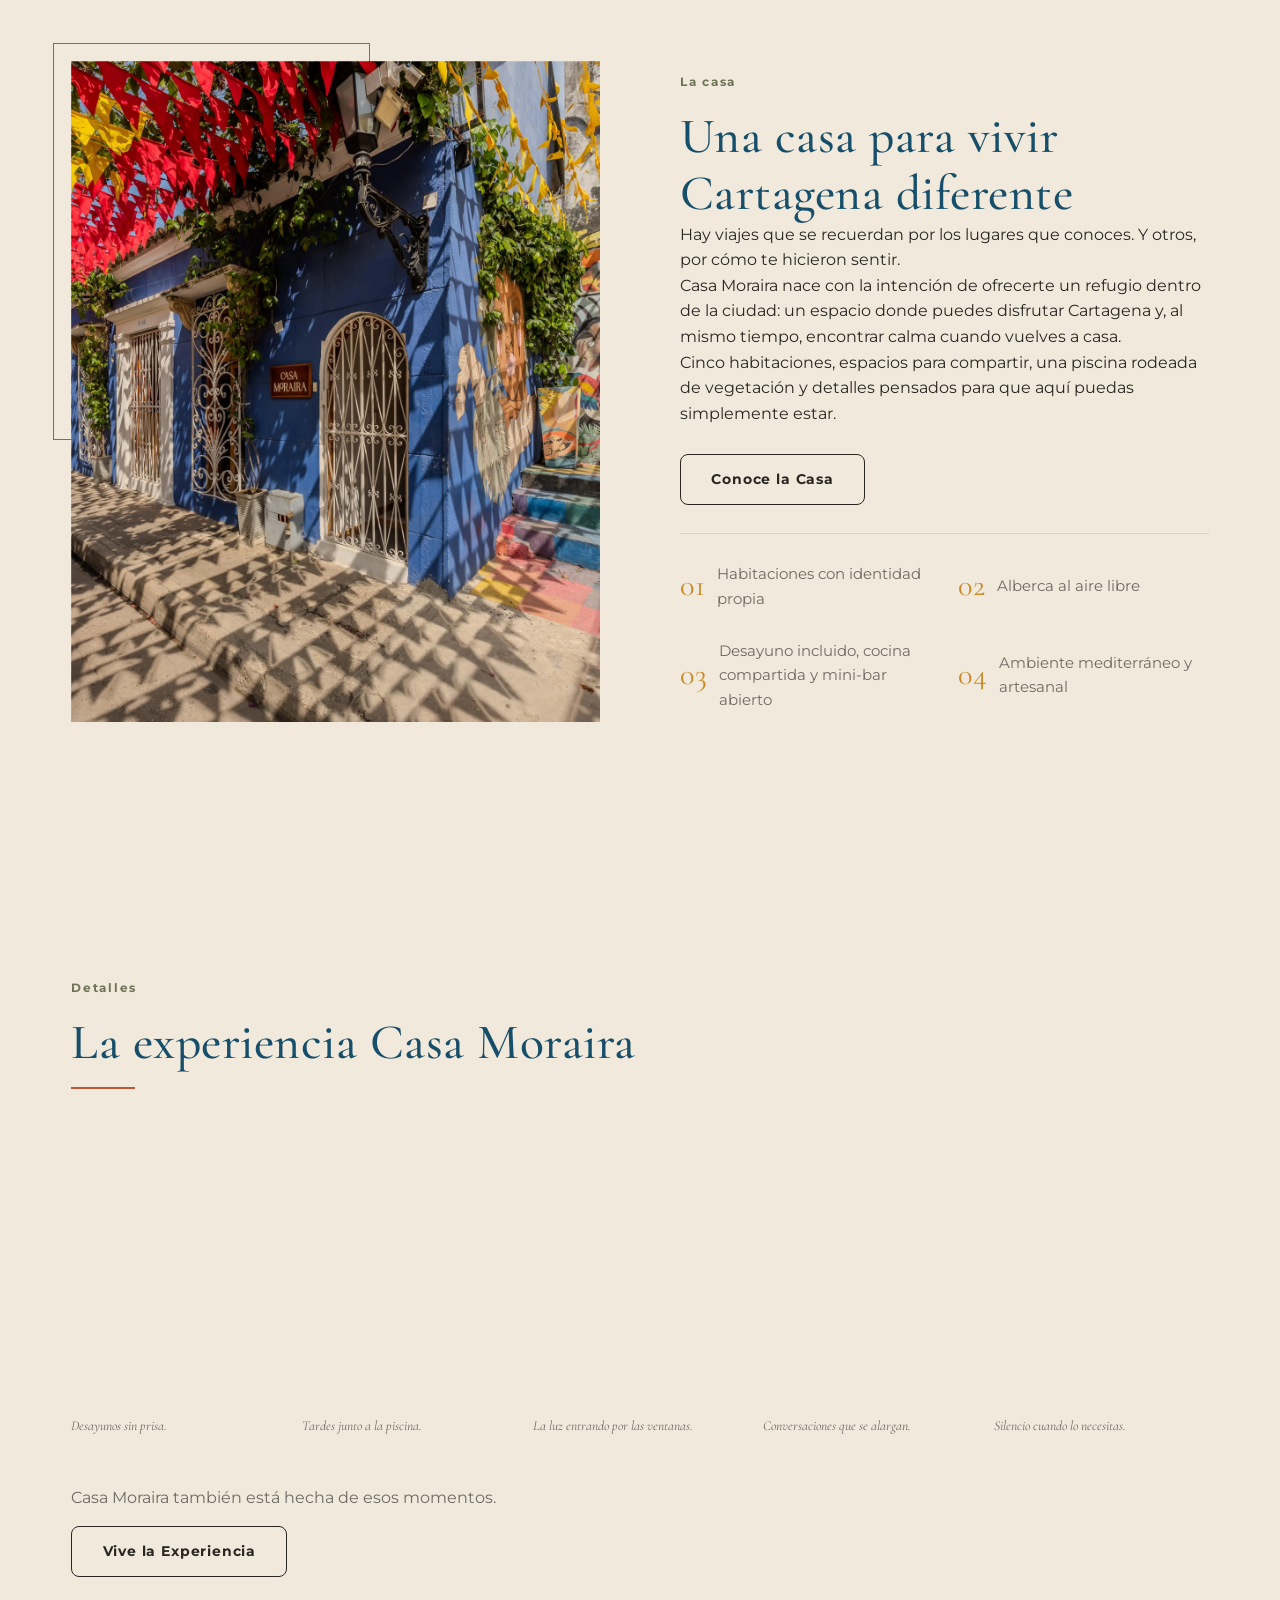
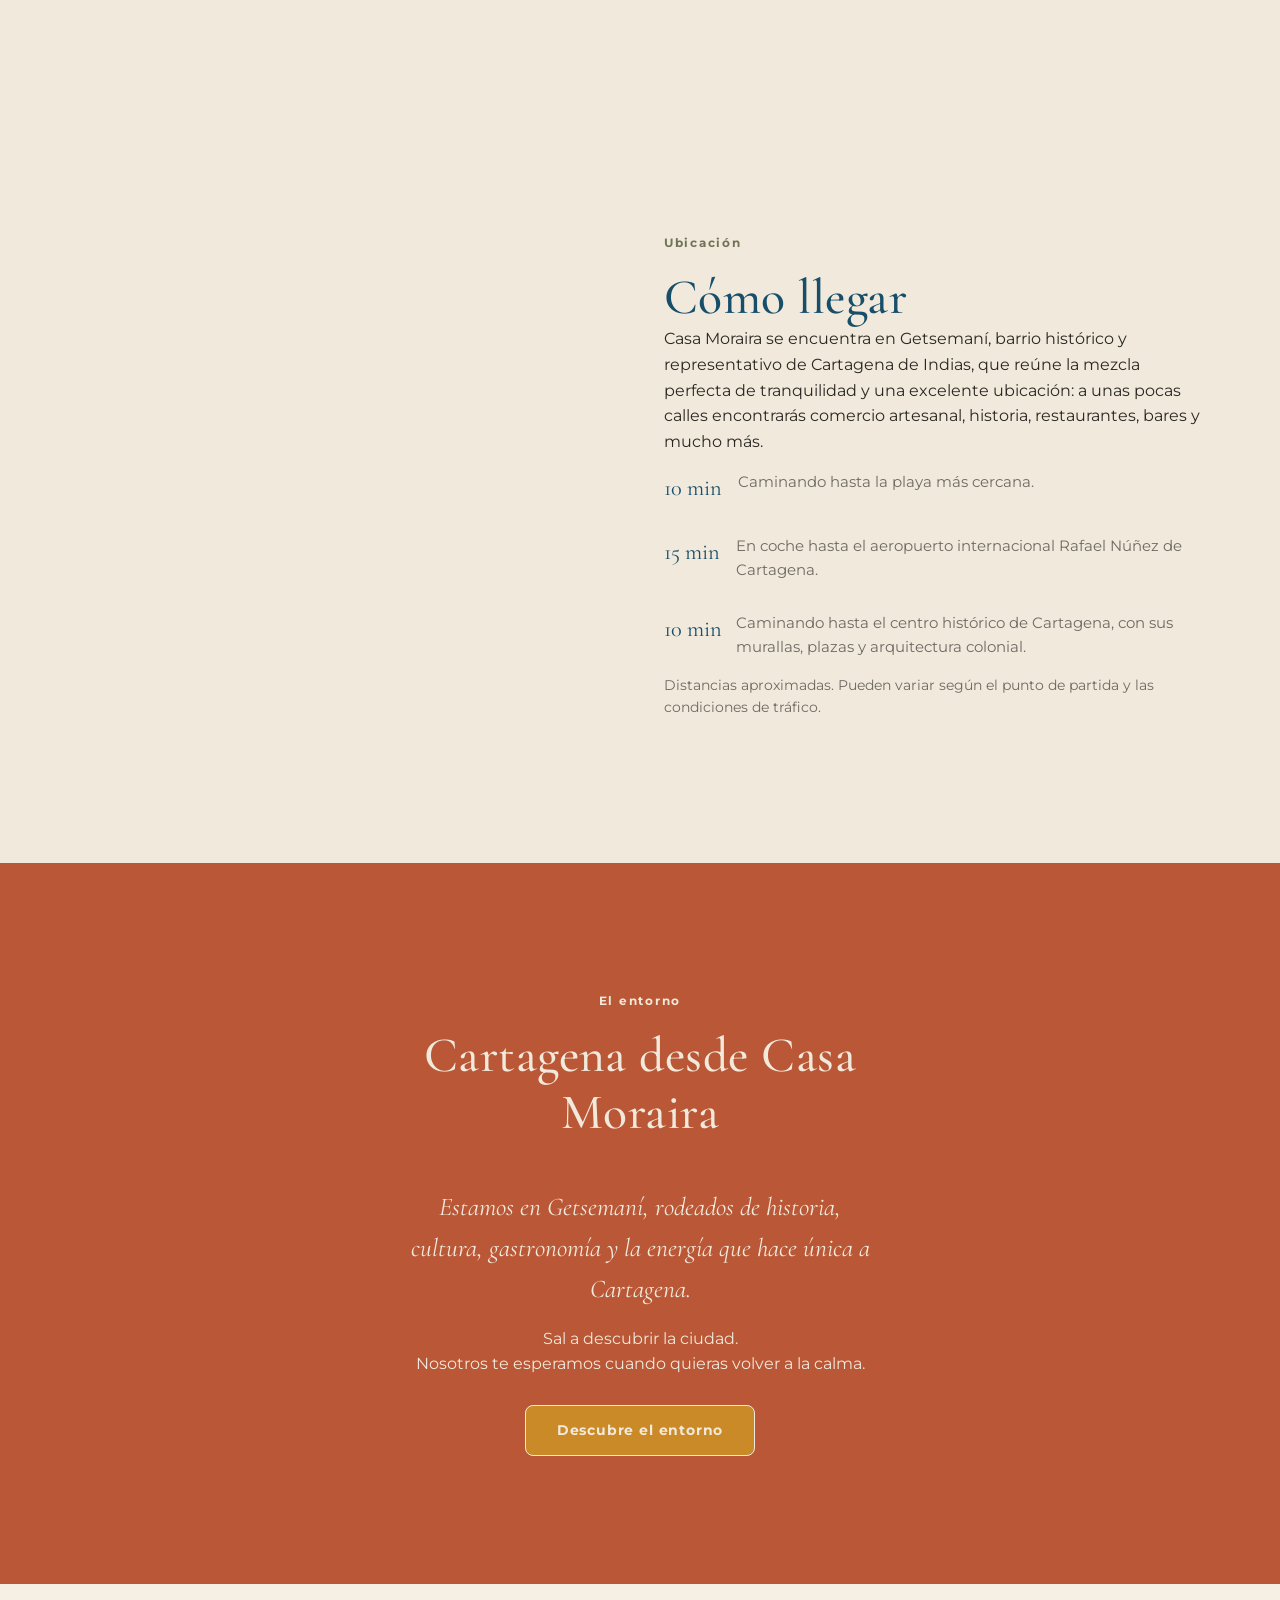
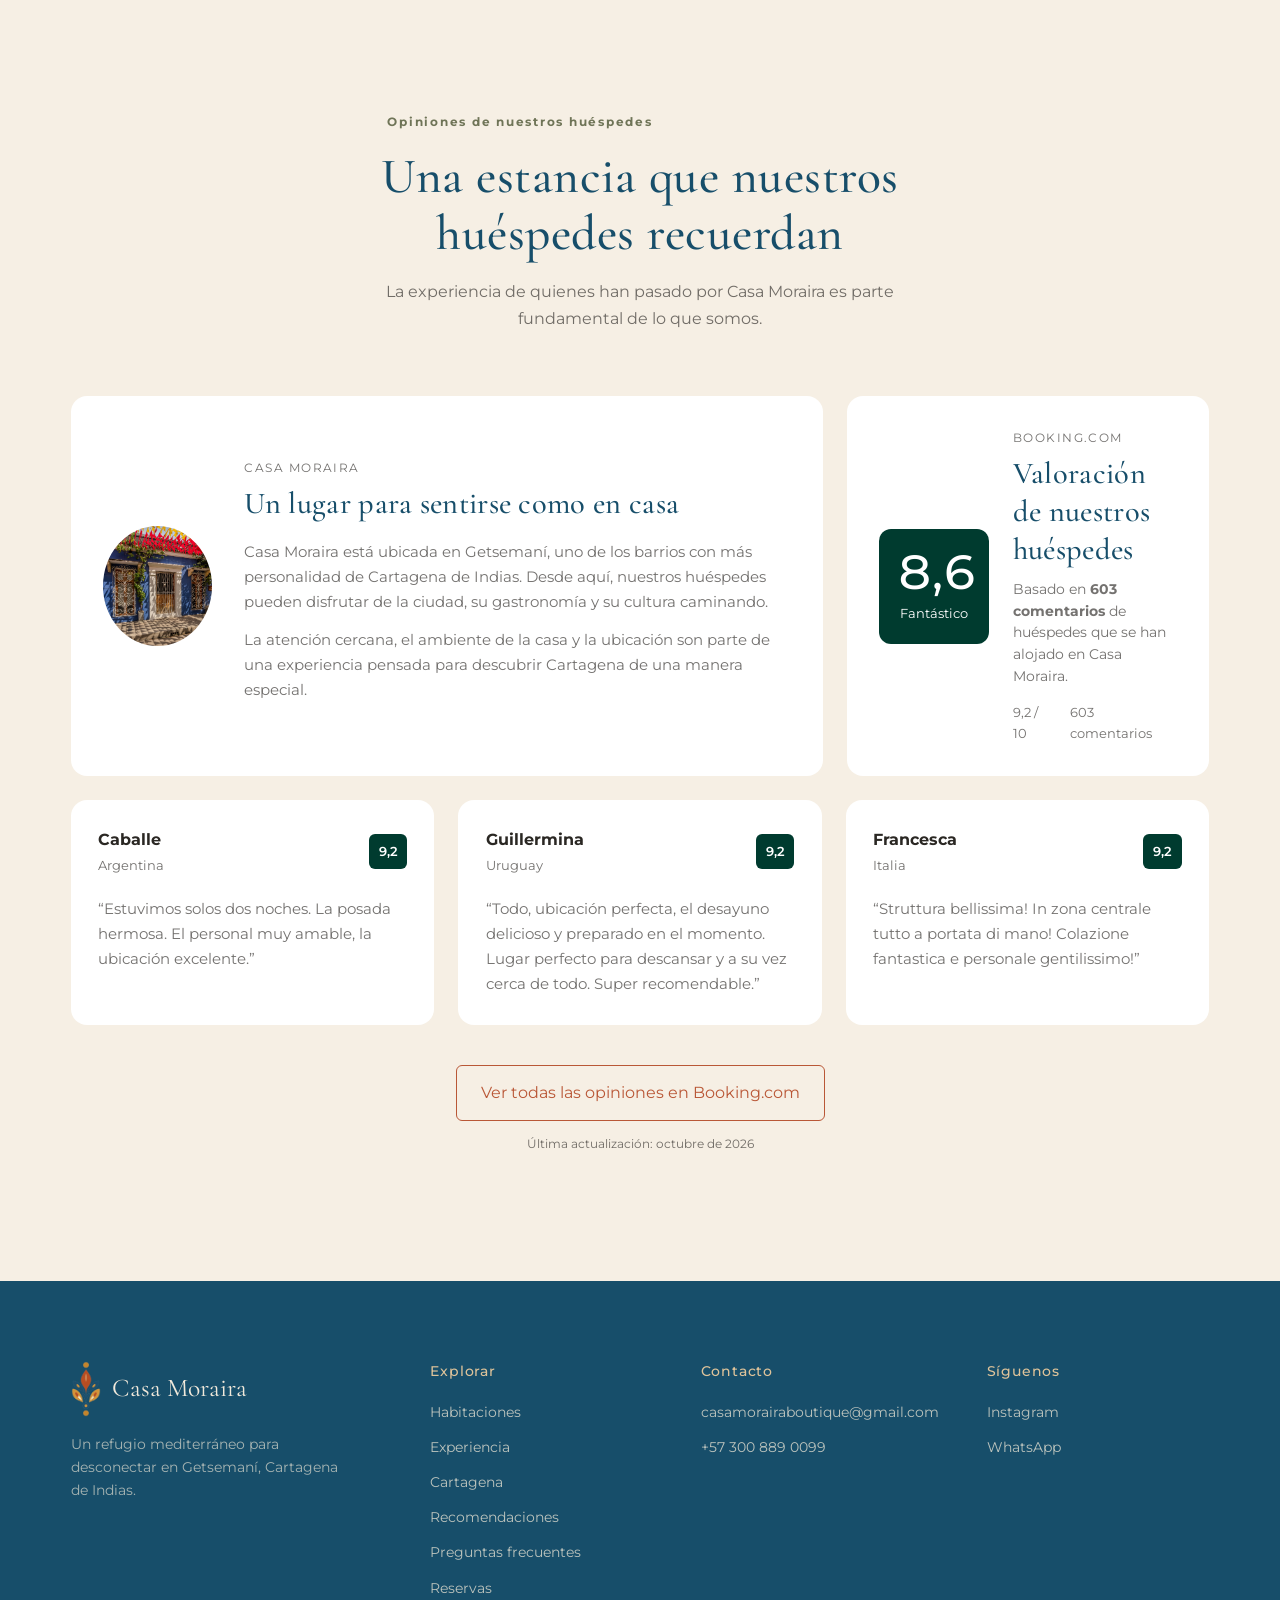
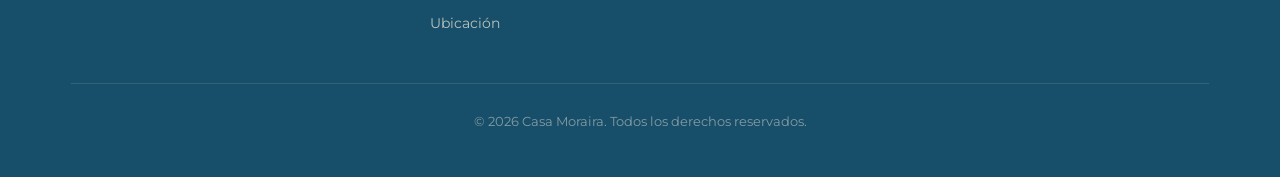
==== commit d3185006: "Feat: :sparkles: Fix sitemap and current page in lacasa" ====
--- a/index.html
+++ b/index.html
@@ -36,7 +36,7 @@
   "priceRange": "$$",
   "address": {
     "@type": "PostalAddress",
-    "streetAddress": "Getsemaní",
+    "streetAddress": "Calle del Espíritu Santo 34-36, getsemaní",
     "addressLocality": "Cartagena de Indias",
     "addressRegion": "Bolívar",
     "addressCountry": "CO"
@@ -86,6 +86,19 @@
   "hasMap": "https://www.google.com/maps/search/?api=1&query=Casa+Moraira+Cartagena"
 }
   </script>
+  <script type="application/ld+json">
+{
+  "@context": "https://schema.org",
+  "@type": "WebSite",
+  "@id": "https://www.casamoraira.co/#website",
+  "url": "https://www.casamoraira.co/",
+  "name": "Casa Moraira",
+  "inLanguage": "es-CO",
+  "publisher": {
+    "@id": "https://www.casamoraira.co/#hotel"
+  }
+}
+  </script>
   <noscript><style>.reveal{opacity:1;transform:none}</style></noscript>
 </head>
 <body>
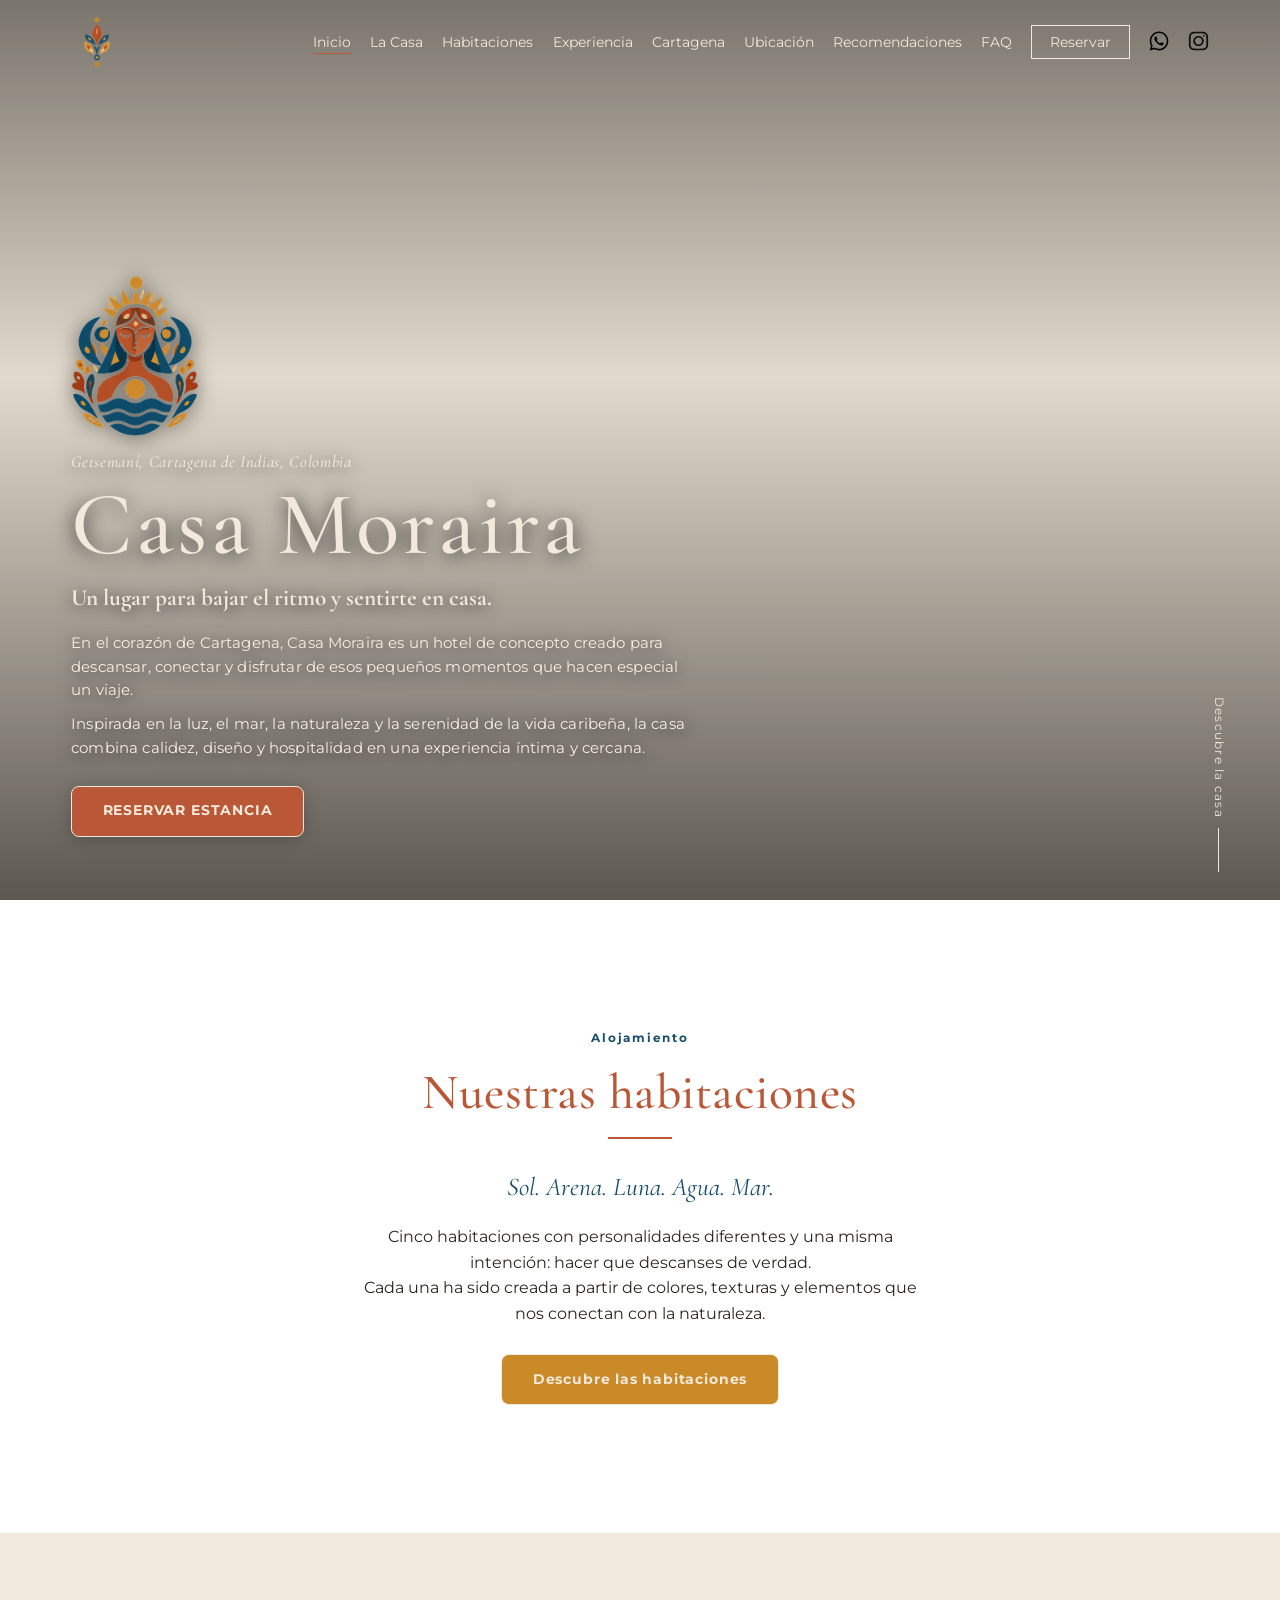
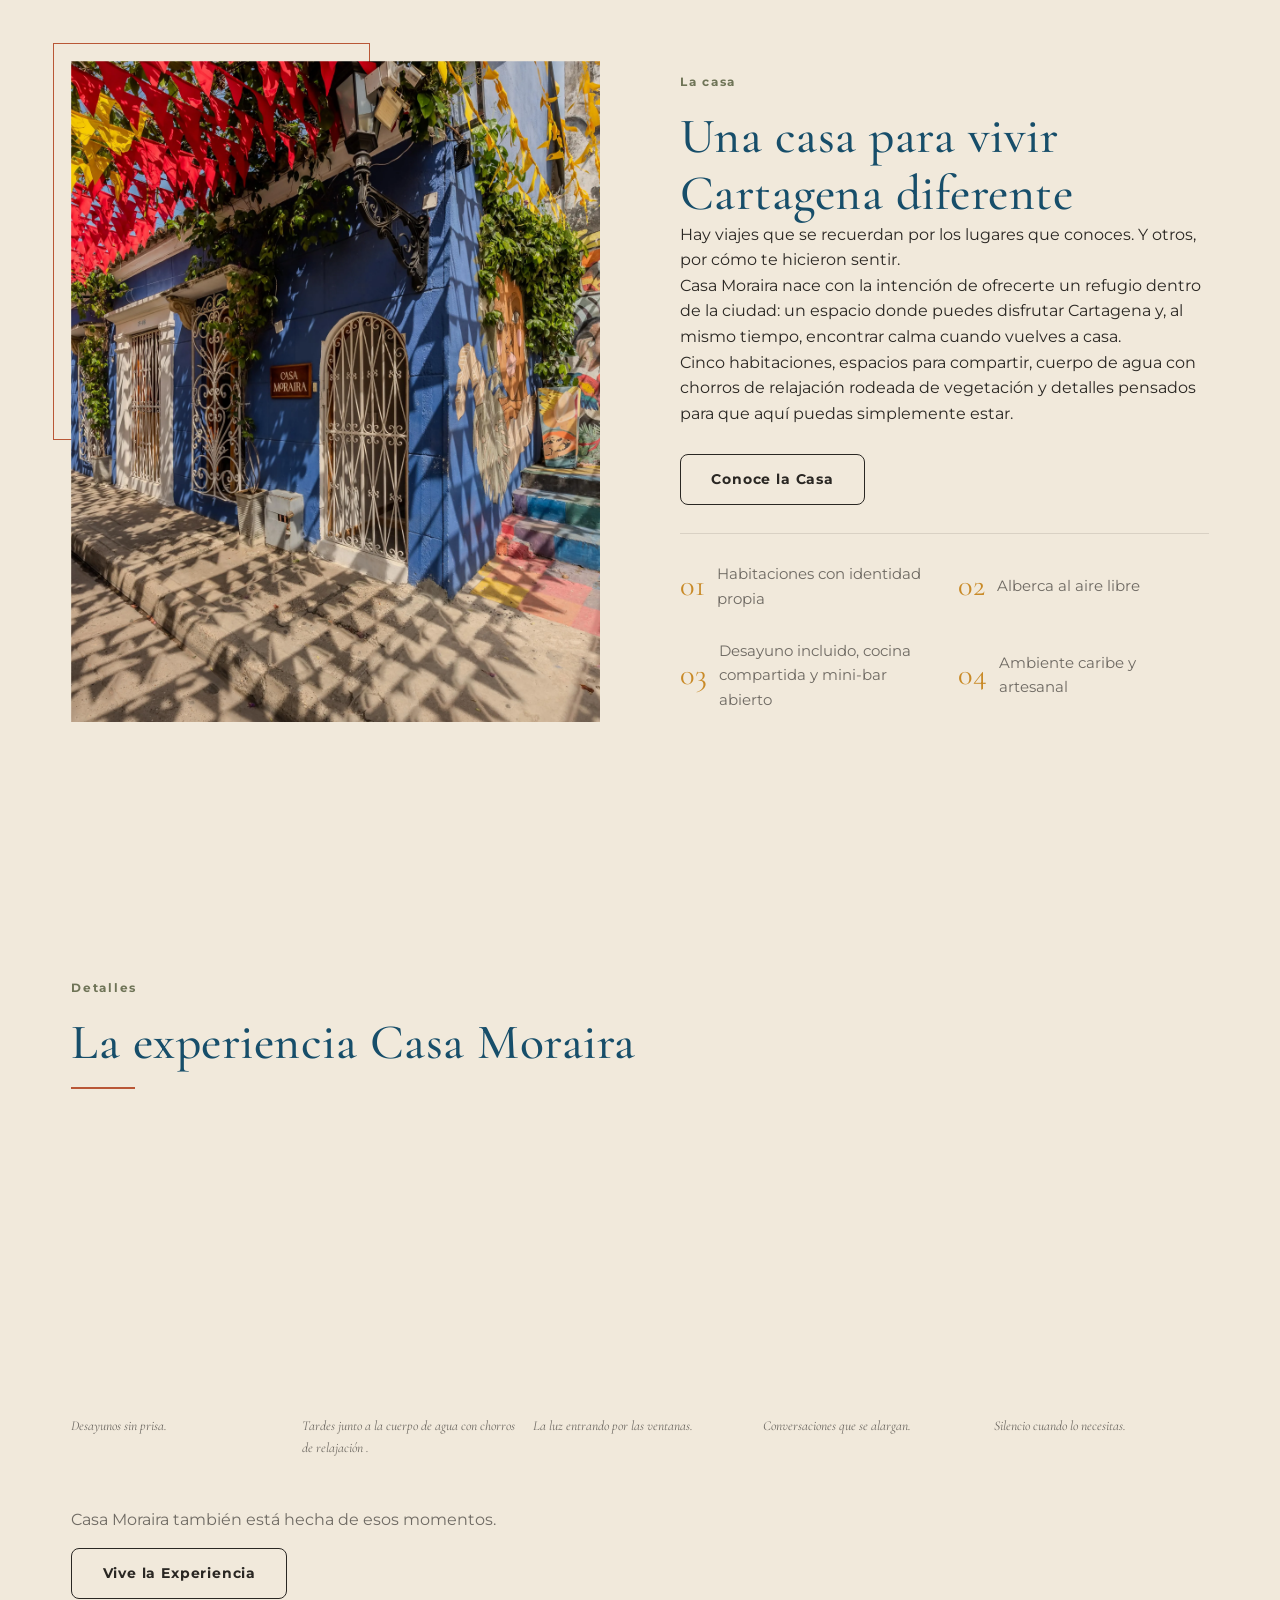
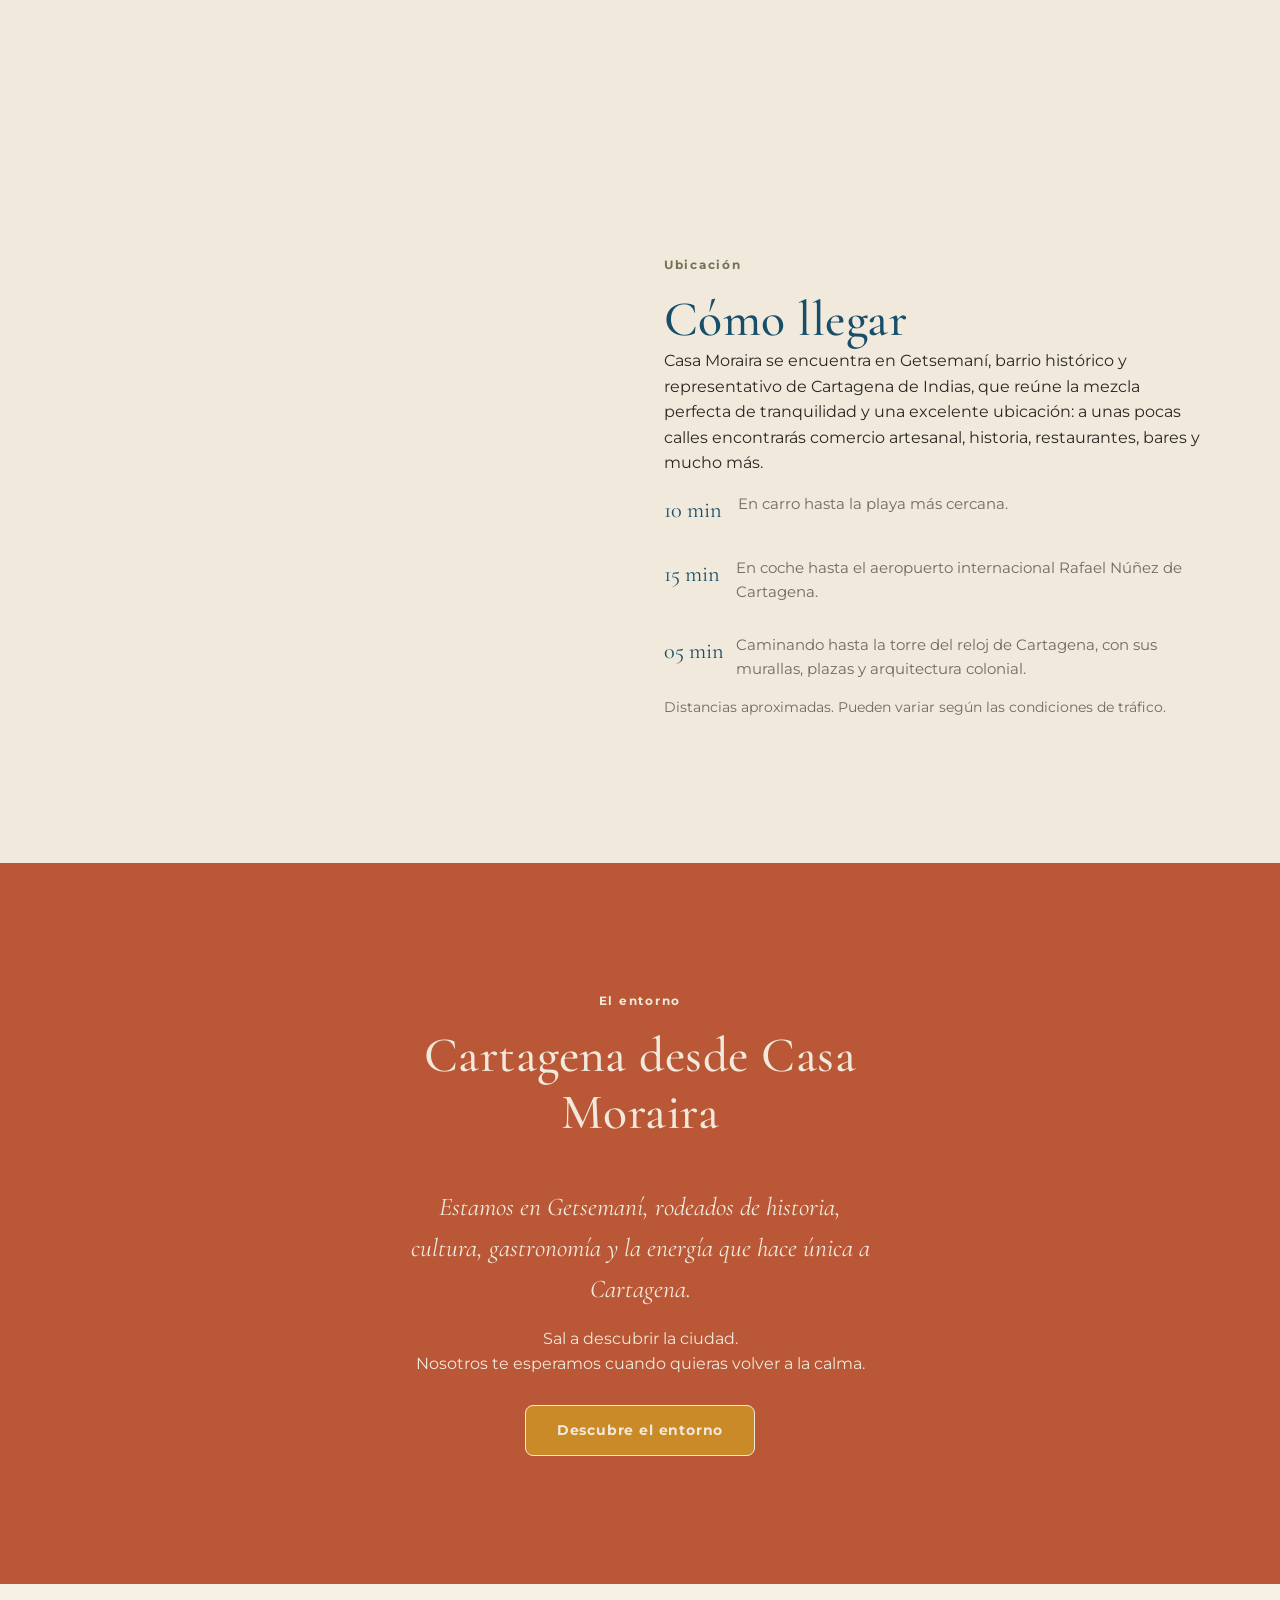
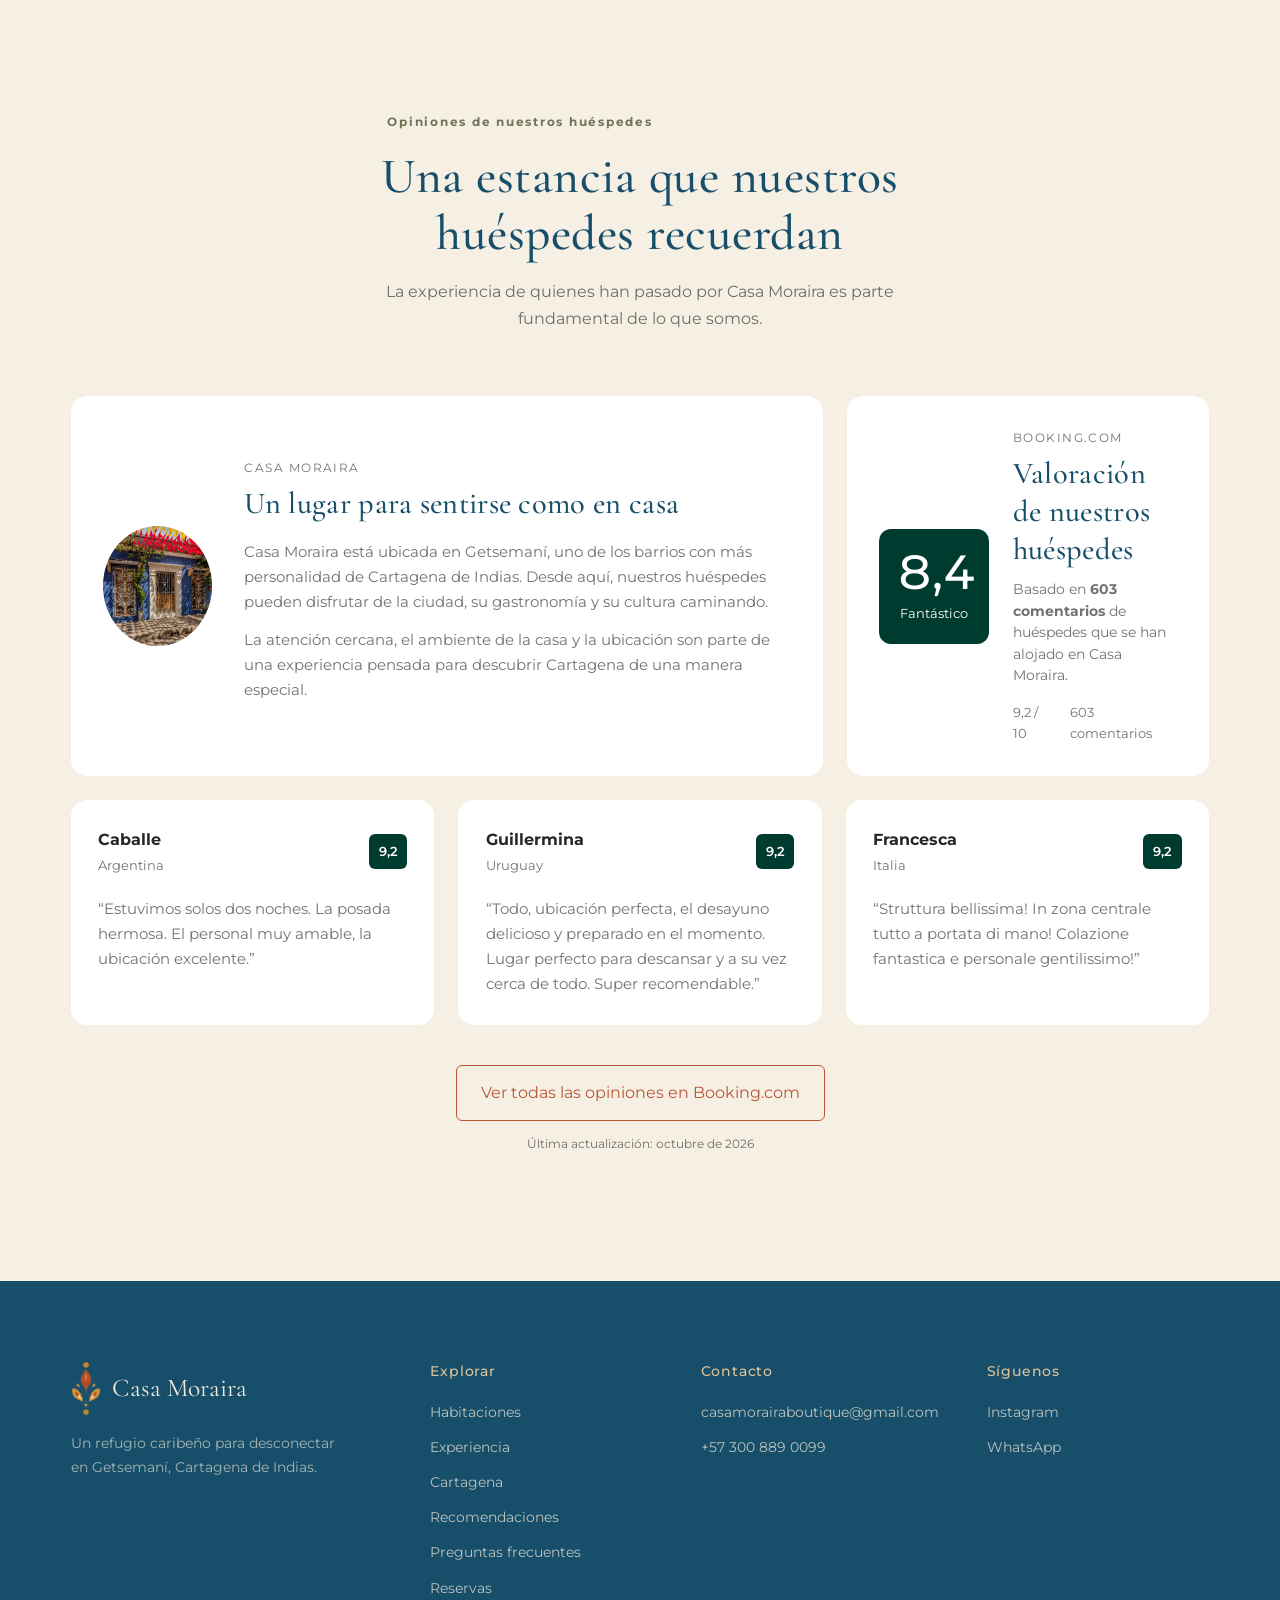
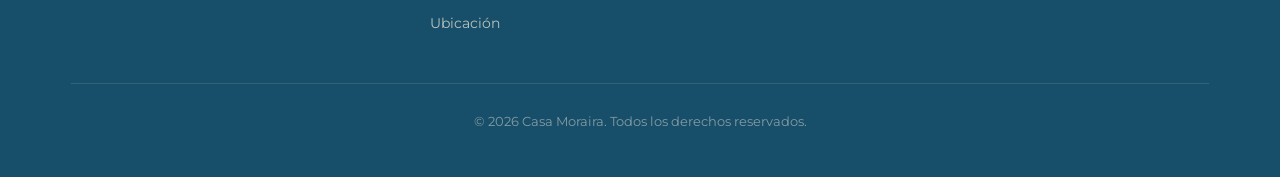
==== commit c9ec2928: "Feat: :sparkles: modificaciones" ====
--- a/index.html
+++ b/index.html
@@ -3,8 +3,10 @@
 <head>
   <meta charset="UTF-8">
   <meta name="viewport" content="width=device-width, initial-scale=1.0">
-  <title>Casa Moraira | Hotel boutique con piscina en Getsemaní, Cartagena</title>
-  <meta name="description" content="Casa Moraira es un hotel boutique de 5 habitaciones en Getsemaní, Cartagena de Indias: piscina al aire libre, cocina compartida y decoración artesanal, a pasos del centro histórico.">
+  <title>Casa Moraira | Hotel boutique con cuerpo de agua con chorros de relajación
+ en Getsemaní, Cartagena</title>
+  <meta name="description" content="Casa Moraira es un hotel boutique de 5 habitaciones en Getsemaní, Cartagena de Indias: cuerpo de agua con chorros de relajación
+, cocina compartida y decoración artesanal, a pasos del centro histórico.">
   <meta name="robots" content="index, follow, max-image-preview:large">
   <meta name="theme-color" content="#174E6A">
   <link rel="canonical" href="https://www.casamoraira.co/">
@@ -12,13 +14,17 @@
   <meta property="og:site_name" content="Casa Moraira">
   <meta property="og:type" content="website">
   <meta property="og:locale" content="es_CO">
-  <meta property="og:title" content="Casa Moraira | Hotel boutique con piscina en Getsemaní, Cartagena">
-  <meta property="og:description" content="Casa Moraira es un hotel boutique de 5 habitaciones en Getsemaní, Cartagena de Indias: piscina al aire libre, cocina compartida y decoración artesanal, a pasos del centro histórico.">
+  <meta property="og:title" content="Casa Moraira | Hotel boutique con cuerpo de agua chorros de relajación
+en Getsemaní, Cartagena">
+  <meta property="og:description" content="Casa Moraira es un hotel boutique de 5 habitaciones en Getsemaní, Cartagena de Indias: chorros de relajación
+, cocina compartida y decoración artesanal, a pasos del centro histórico.">
   <meta property="og:url" content="https://www.casamoraira.co/">
   <meta property="og:image" content="https://www.casamoraira.co/assets/img/hero-villa.webp">
   <meta name="twitter:card" content="summary_large_image">
-  <meta name="twitter:title" content="Casa Moraira | Hotel boutique con piscina en Getsemaní, Cartagena">
-  <meta name="twitter:description" content="Casa Moraira es un hotel boutique de 5 habitaciones en Getsemaní, Cartagena de Indias: piscina al aire libre, cocina compartida y decoración artesanal, a pasos del centro histórico.">
+  <meta name="twitter:title" content="Casa Moraira | Hotel boutique con cuerpo de agua chorros de relajación
+en Getsemaní, Cartagena">
+  <meta name="twitter:description" content="Casa Moraira es un hotel boutique de 5 habitaciones en Getsemaní, Cartagena de Indias: cuerpo de agua con chorros de relajación
+, cocina compartida y decoración artesanal, a pasos del centro histórico.">
   <meta name="twitter:image" content="https://www.casamoraira.co/assets/img/hero-villa.webp">
   <link rel="preconnect" href="https://fonts.googleapis.com">
   <link rel="preconnect" href="https://fonts.gstatic.com" crossorigin>
@@ -154,7 +160,7 @@
              <p><strong>Un lugar para bajar el ritmo y sentirte en casa.</strong></p>
              <p class="lead">En el corazón de Cartagena, Casa Moraira es un hotel de concepto creado para descansar, conectar y disfrutar de esos pequeños momentos que hacen especial un viaje.
              </p>
-             <p class="lead">Inspirada en la luz, el mar, la naturaleza y la serenidad de la vida mediterránea, la casa combina calidez, diseño y hospitalidad en una experiencia íntima y cercana.
+             <p class="lead">Inspirada en la luz, el mar, la naturaleza y la serenidad de la vida caribeña, la casa combina calidez, diseño y hospitalidad en una experiencia íntima y cercana.
              </p>
              <div class="actions">
                <a href="#reservar" class="btn btn-ghost-light">RESERVAR ESTANCIA</a>
@@ -184,7 +190,7 @@
          <div class="wrap intro">
            <div class="intro-media reveal">
              <img decoding="async" src="./assets/img/presentacion.webp"
-               alt="Espacio de descanso en Casa Moraira, decoración mediterránea con luz natural"
+               alt="Espacio de descanso en Casa Moraira, decoración caribeña con luz natural"
                loading="lazy">
            </div>
            <div class="intro-text reveal">
@@ -196,7 +202,7 @@
                 <br> 
                Casa Moraira nace con la intención de ofrecerte un refugio dentro de la ciudad: un espacio donde puedes disfrutar Cartagena y, al mismo tiempo, encontrar calma cuando vuelves a casa.
                 <br>
-               Cinco habitaciones, espacios para compartir, una piscina rodeada de vegetación y detalles pensados para que aquí puedas simplemente estar.</p>
+               Cinco habitaciones, espacios para compartir, cuerpo de agua con chorros de relajación rodeada de vegetación y detalles pensados para que aquí puedas simplemente estar.</p>
                <div class="actions">
                <a href="paginas/lacasa.html" class="btn btn-outline">Conoce la Casa</a>
              </div>
@@ -216,7 +222,7 @@
                </div>
                <div class="intro-feature">
                  <p class="num">04</p>
-                 <p>Ambiente mediterráneo y artesanal</p>
+                 <p>Ambiente caribe y artesanal</p>
                </div>
              </div>
            </div>
@@ -238,9 +244,11 @@
                <figcaption>Desayunos sin prisa.</figcaption>
              </figure>
              <figure>
-               <img decoding="async" src="./assets/img/pool.webp" alt="Piscina al aire libre de Casa Moraira"
+               <img decoding="async" src="./assets/img/pool.webp" alt="cuerpo de agua con chorros de relajación
+ al aire libre de Casa Moraira"
                  loading="lazy">
-               <figcaption>Tardes junto a la piscina.</figcaption>
+               <figcaption>Tardes junto a la cuerpo de agua con chorros de relajación
+.</figcaption>
              </figure>
              <figure>
                <img decoding="async" src="./assets/img/sala-sol-2.webp" alt="Sala de estar con luz natural en Casa Moraira"
@@ -294,7 +302,7 @@
                <div class="location-item">
                  <span class="dist">10&nbsp;min </span>
                  <p>
-                   Caminando hasta la playa más cercana.
+                   En carro hasta la playa más cercana.
                  </p>
                </div>
 
@@ -306,9 +314,9 @@
                </div>
 
                <div class="location-item">
-                 <span class="dist">10&nbsp;min </span>
+                 <span class="dist">05&nbsp;min </span>
                  <p>
-                   Caminando hasta el centro histórico de Cartagena, con sus murallas, plazas y arquitectura colonial.
+                   Caminando hasta la torre del reloj de Cartagena, con sus murallas, plazas y arquitectura colonial.
                  </p>
                </div>
 
@@ -317,7 +325,7 @@
 
              <p class="note">
                Distancias aproximadas. Pueden variar según
-               el punto de partida y las condiciones de tráfico.
+               las condiciones de tráfico.
              </p>
 
            </div>
@@ -572,7 +580,7 @@
             <img src="assets/img/logo-mini.webp" alt="" loading="lazy" aria-hidden="true">
             <p class="footer-logo">Casa Moraira</p>
           </div>
-          <p class="footer-tag">Un refugio mediterráneo para desconectar en Getsemaní, Cartagena de Indias.</p>
+          <p class="footer-tag">Un refugio caribeño para desconectar en Getsemaní, Cartagena de Indias.</p>
         </div>
         <nav class="footer-col" aria-label="Explorar">
           <h4>Explorar</h4>
--- a/css/main.css
+++ b/css/main.css
@@ -1497,3 +1497,103 @@
   .hero-content > *, .scroll-hint, .page-banner__card > * { animation-delay: 0s !important; }
   .hero .wrap { transform: none; opacity: 1; }
 }
+
+/* ==========================================================================
+   GALLERY SLIDER — carrusel de imágenes (5 fotos)
+   <section class="gallery-slider" data-gallery>
+   Usa solo tokens de :root (colores, espaciado, tipografía, movimiento).
+   ========================================================================== */
+.gallery-slider { background: var(--color-bg-soft); }
+
+.gallery-slider__viewport {
+  position: relative;
+}
+
+/* Pista con scroll-snap: swipe nativo en móvil, sin librerías */
+.gallery-slider__track {
+  display: flex;
+  gap: var(--space-2);
+  overflow-x: auto;
+  scroll-snap-type: x mandatory;
+  scroll-behavior: smooth;
+  scrollbar-width: none;
+  -webkit-overflow-scrolling: touch;
+}
+.gallery-slider__track::-webkit-scrollbar { display: none; }
+
+.gallery-slider__slide {
+  flex: 0 0 100%;
+  margin: 0;
+  scroll-snap-align: center;
+  position: relative;
+}
+.gallery-slider__slide img {
+  width: 100%;
+  aspect-ratio: 16 / 9;
+  object-fit: contain;          /* muestra la foto completa, sin recortar */
+  object-position: center;
+  background: var(--color-bg);  /* franjas laterales si la foto no es 16:9 */
+  border-radius: 2px;
+}
+.gallery-slider__slide figcaption {
+  margin-top: var(--space-1);
+  font-family: var(--font-display);
+  font-size: 1.2rem;
+  font-style: italic;
+  color: var(--color-heading);
+}
+
+/* Flechas */
+.gallery-slider__btn {
+  position: absolute;
+  top: 50%;
+  transform: translateY(-50%);
+  width: 3rem;
+  height: 3rem;
+  display: grid;
+  place-items: center;
+  border: 1px solid var(--color-border);
+  border-radius: 50%;
+  background: var(--color-card-glass);
+  color: var(--color-heading);
+  font-size: 1.4rem;
+  line-height: 1;
+  transition: background var(--transition), color var(--transition), opacity var(--transition);
+}
+.gallery-slider__btn:hover { background: var(--color-accent); color: var(--color-bg); }
+.gallery-slider__btn[disabled] { opacity: 0.35; pointer-events: none; }
+.gallery-slider__btn--prev { left: var(--space-2); }
+.gallery-slider__btn--next { right: var(--space-2); }
+
+/* Barra inferior: puntos + contador */
+.gallery-slider__bar {
+  display: flex;
+  align-items: center;
+  justify-content: space-between;
+  margin-top: var(--space-3);
+}
+.gallery-slider__dots { display: flex; gap: 0.6rem; }
+.gallery-slider__dot {
+  width: 0.7rem;
+  height: 0.7rem;
+  padding: 0;
+  border: 1px solid var(--color-accent);
+  border-radius: 50%;
+  background: transparent;
+  transition: background var(--transition), transform var(--transition);
+}
+.gallery-slider__dot[aria-current="true"] { background: var(--color-accent); transform: scale(1.25); }
+.gallery-slider__count {
+  font-size: 0.78rem;
+  font-weight: 700;
+  letter-spacing: 0.14em;
+  color: var(--color-eyebrow);
+}
+
+@media (max-width: 980px) {
+  .gallery-slider__slide img { aspect-ratio: 4 / 3; }
+  .gallery-slider__btn { width: 2.5rem; height: 2.5rem; }
+}
+@media (prefers-reduced-motion: reduce) {
+  .gallery-slider__track { scroll-behavior: auto; }
+}
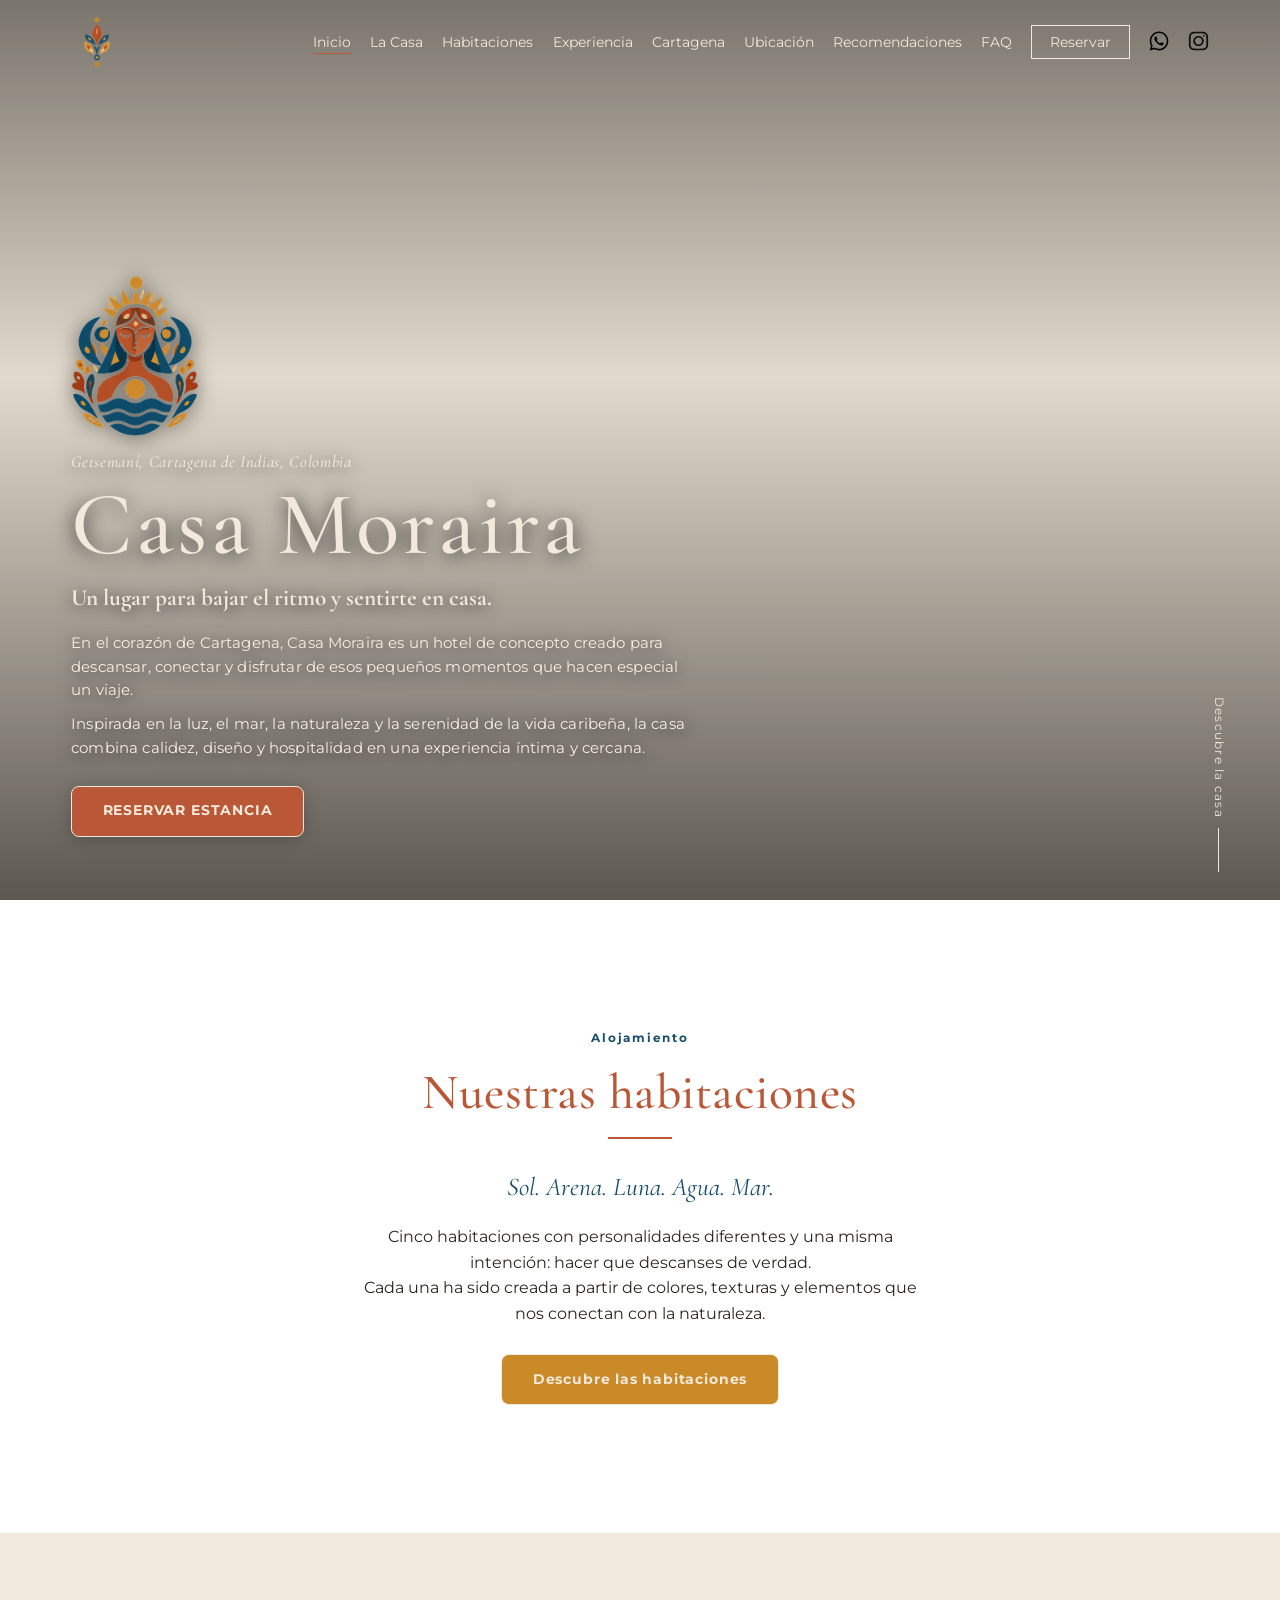
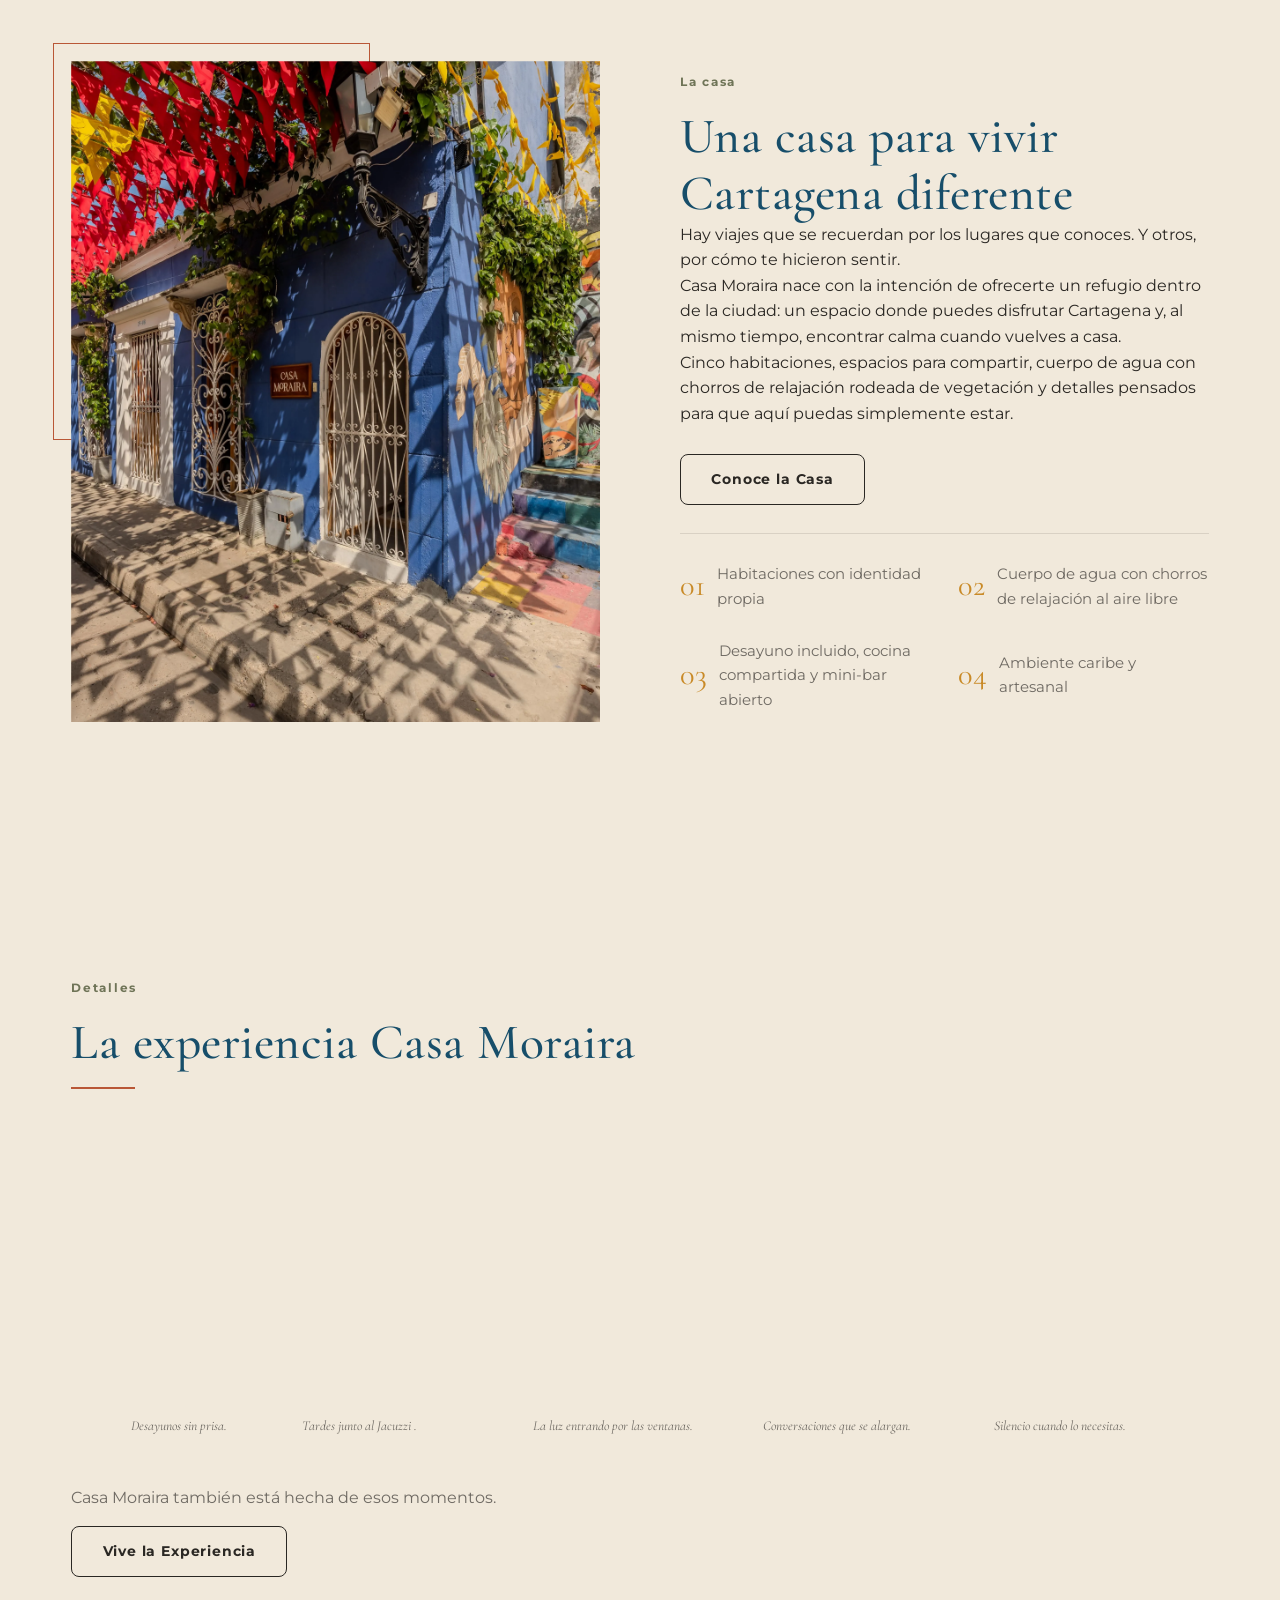
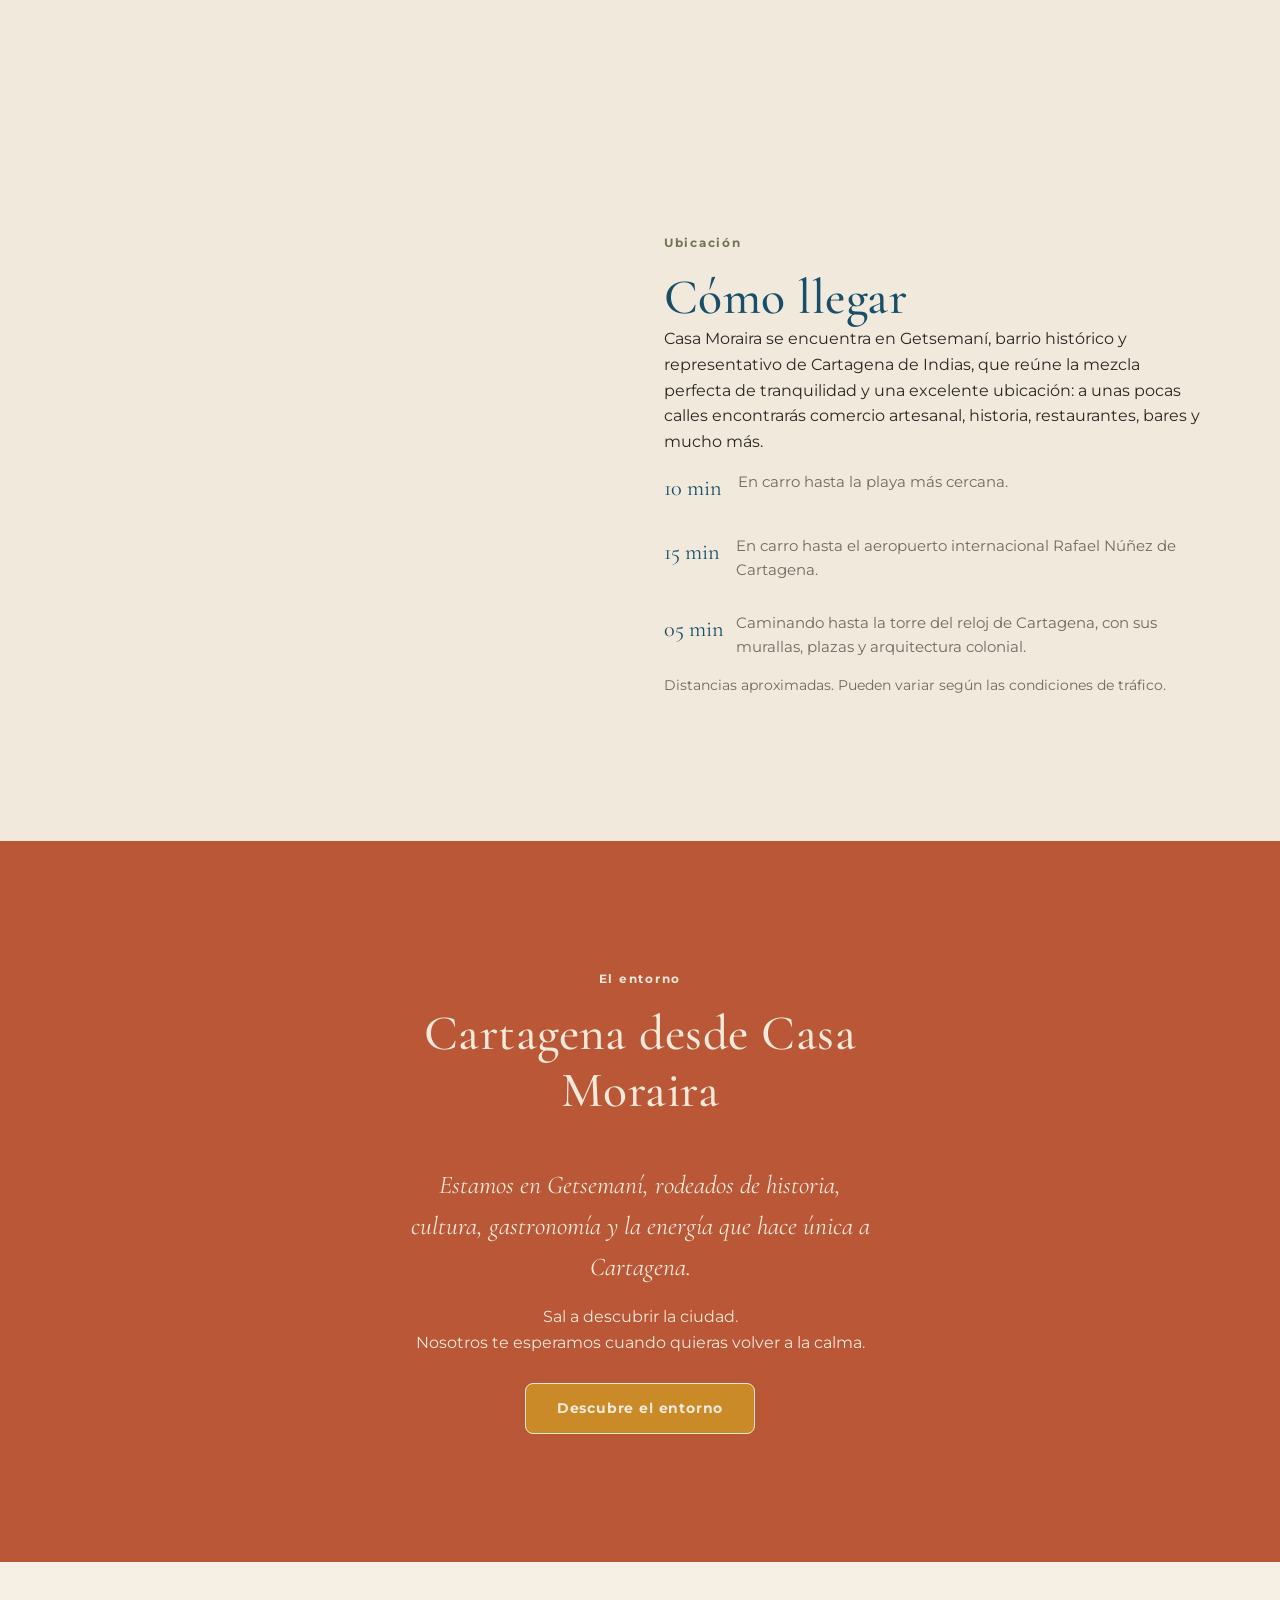
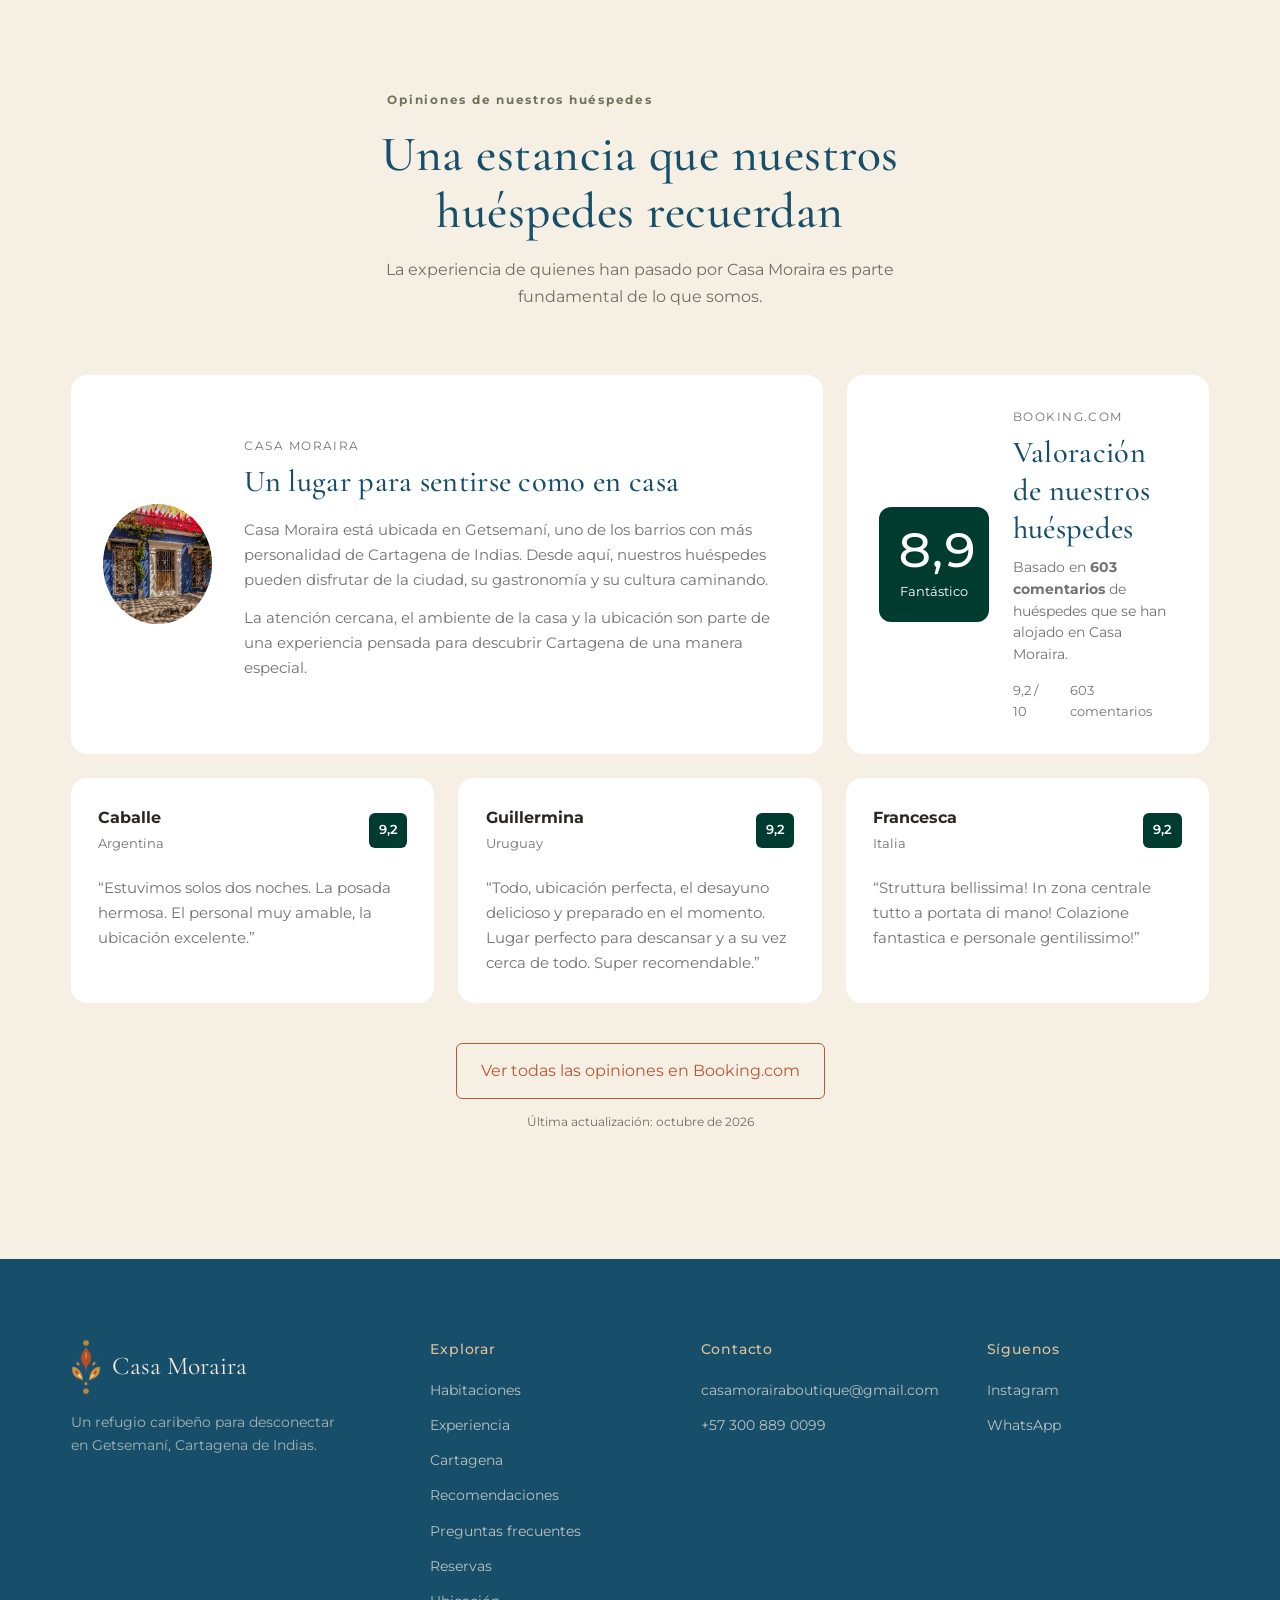
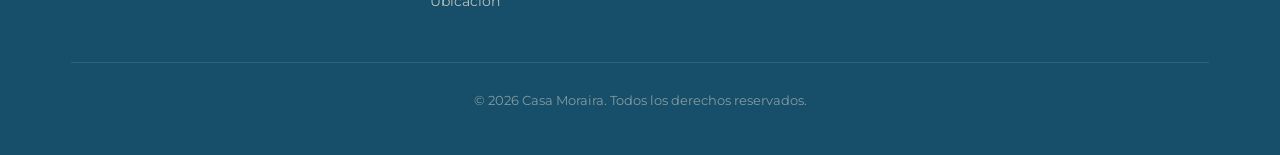
==== commit b4b8d759: "Feat: :sparkles: modificaciones terminadas" ====
--- a/index.html
+++ b/index.html
@@ -35,7 +35,7 @@
   "@context": "https://schema.org",
   "@type": "Hotel",
   "name": "Casa Moraira",
-  "description": "Hotel boutique de 5 habitaciones en Getsemaní, Cartagena de Indias, con alberca al aire libre, cocina compartida y decoración artesanal.",
+  "description": "Hotel boutique de 5 habitaciones en Getsemaní, Cartagena de Indias, con cuerpo de agua con chorros de relajación al aire libre, cocina compartida y decoración artesanal.",
   "url": "https://www.casamoraira.co/",
   "image": "https://www.casamoraira.co/assets/img/hero-villa.webp",
   "telephone": "+57-300-889-0099",
@@ -55,7 +55,7 @@
   "amenityFeature": [
     {
       "@type": "LocationFeatureSpecification",
-      "name": "Alberca al aire libre",
+      "name": "Cuerpo de agua con chorros de relajación",
       "value": true
     },
     {
@@ -214,7 +214,7 @@
                </div>
                <div class="intro-feature">
                  <p class="num">02</p>
-                 <p>Alberca al aire libre</p>
+                 <p>Cuerpo de agua con chorros de relajación al aire libre</p>
                </div>
                <div class="intro-feature">
                  <p class="num">03</p>
@@ -247,7 +247,7 @@
                <img decoding="async" src="./assets/img/pool.webp" alt="cuerpo de agua con chorros de relajación
  al aire libre de Casa Moraira"
                  loading="lazy">
-               <figcaption>Tardes junto a la cuerpo de agua con chorros de relajación
+               <figcaption>Tardes junto al Jacuzzi
 .</figcaption>
              </figure>
              <figure>
@@ -274,7 +274,7 @@
            <a href="paginas/experiencia.html" class="btn btn-outline">Vive la Experiencia</a>
          </div>
 
-       </section>
+       </section> 
       
       <!-- =================== UBICACIÓN =================== -->
        <section id="ubicacion">
@@ -309,7 +309,7 @@
                <div class="location-item">
                  <span class="dist">15&nbsp;min </span>
                  <p>
-                   En coche hasta el aeropuerto internacional Rafael Núñez de Cartagena.
+                   En carro hasta el aeropuerto internacional Rafael Núñez de Cartagena.
                  </p>
                </div>
 
--- a/css/main.css
+++ b/css/main.css
@@ -1596,4 +1596,17 @@
 }
 @media (prefers-reduced-motion: reduce) {
   .gallery-slider__track { scroll-behavior: auto; }
+}
+
+/* imagen de desayuno */
+
+/* Centra la imagen y su texto de la primera casilla (desayuno) */
+.experience-strip figure:first-child {
+  text-align: center; /* Centra el texto del figcaption y elementos inline */
+}
+
+.experience-strip figure:first-child img {
+  display: block;
+  margin-left: auto;
+  margin-right: auto; /* Esto centra la imagen horizontalmente en su casilla */
 }
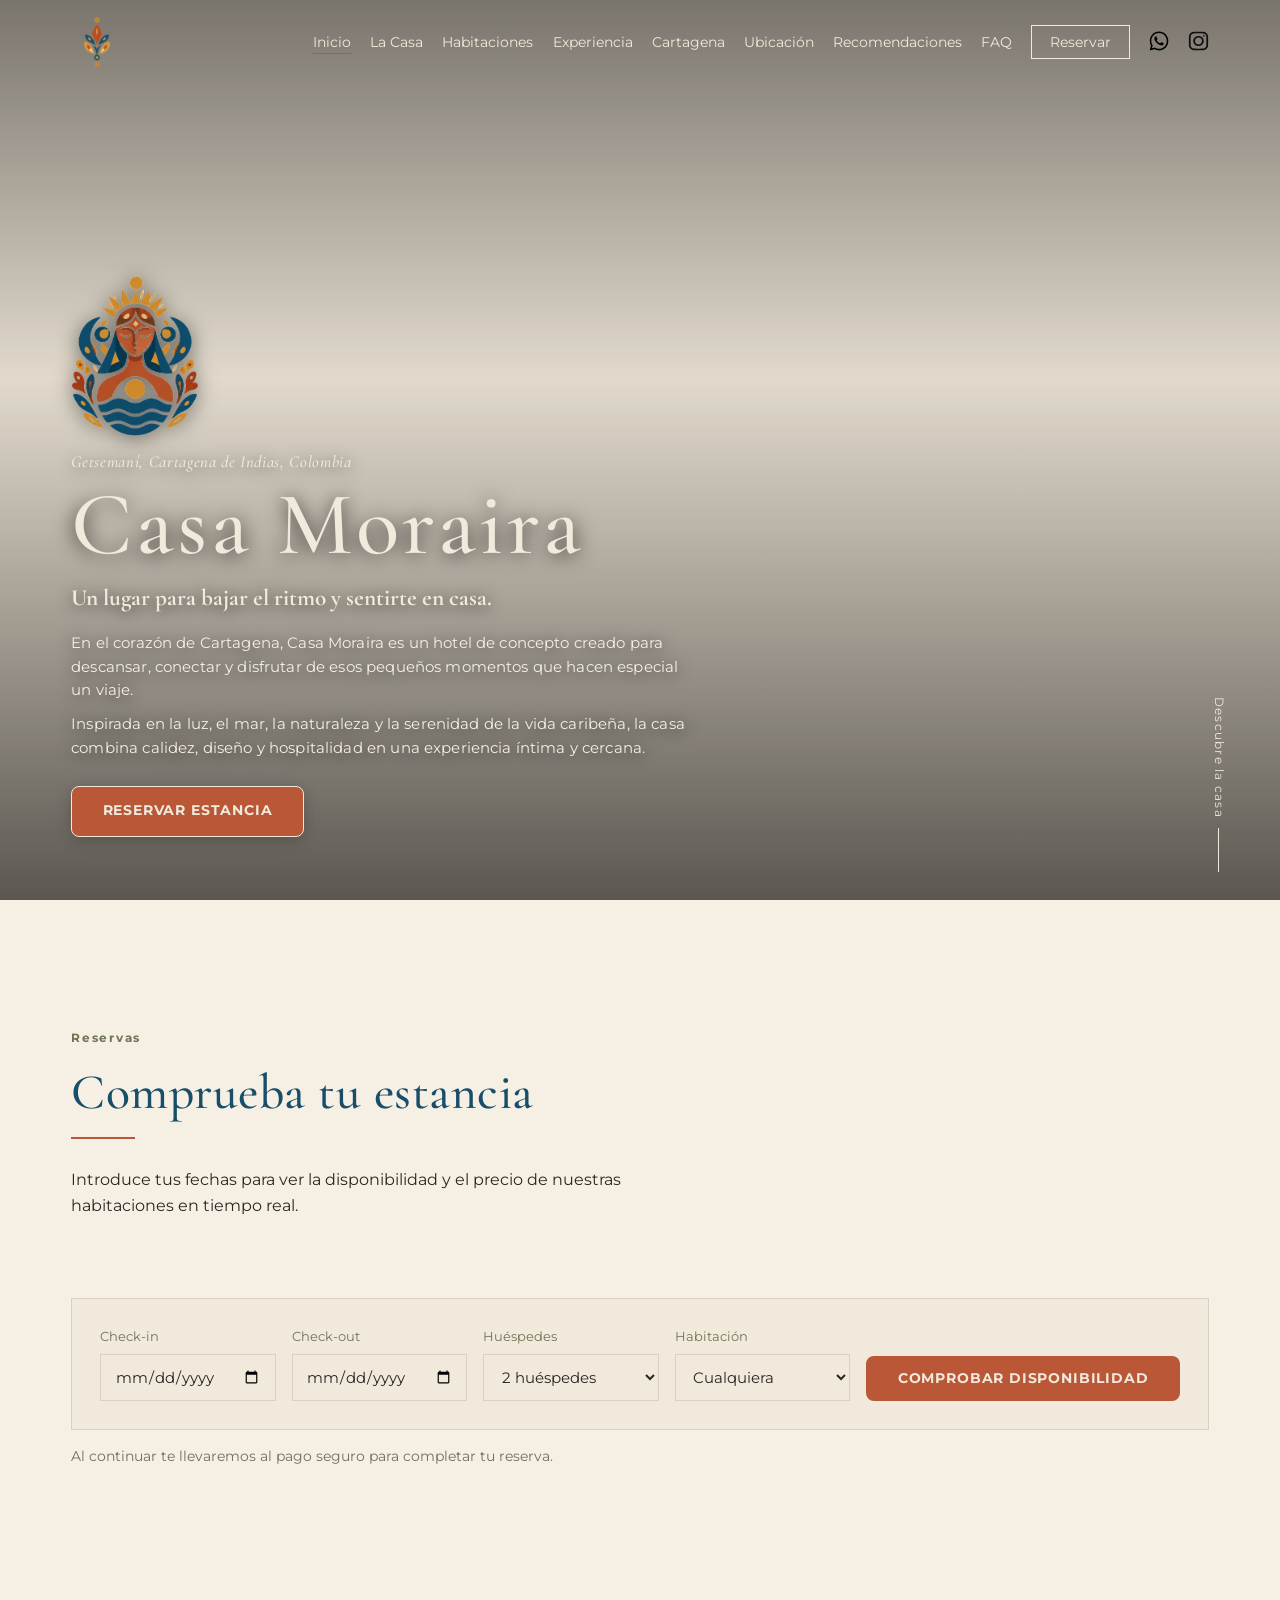
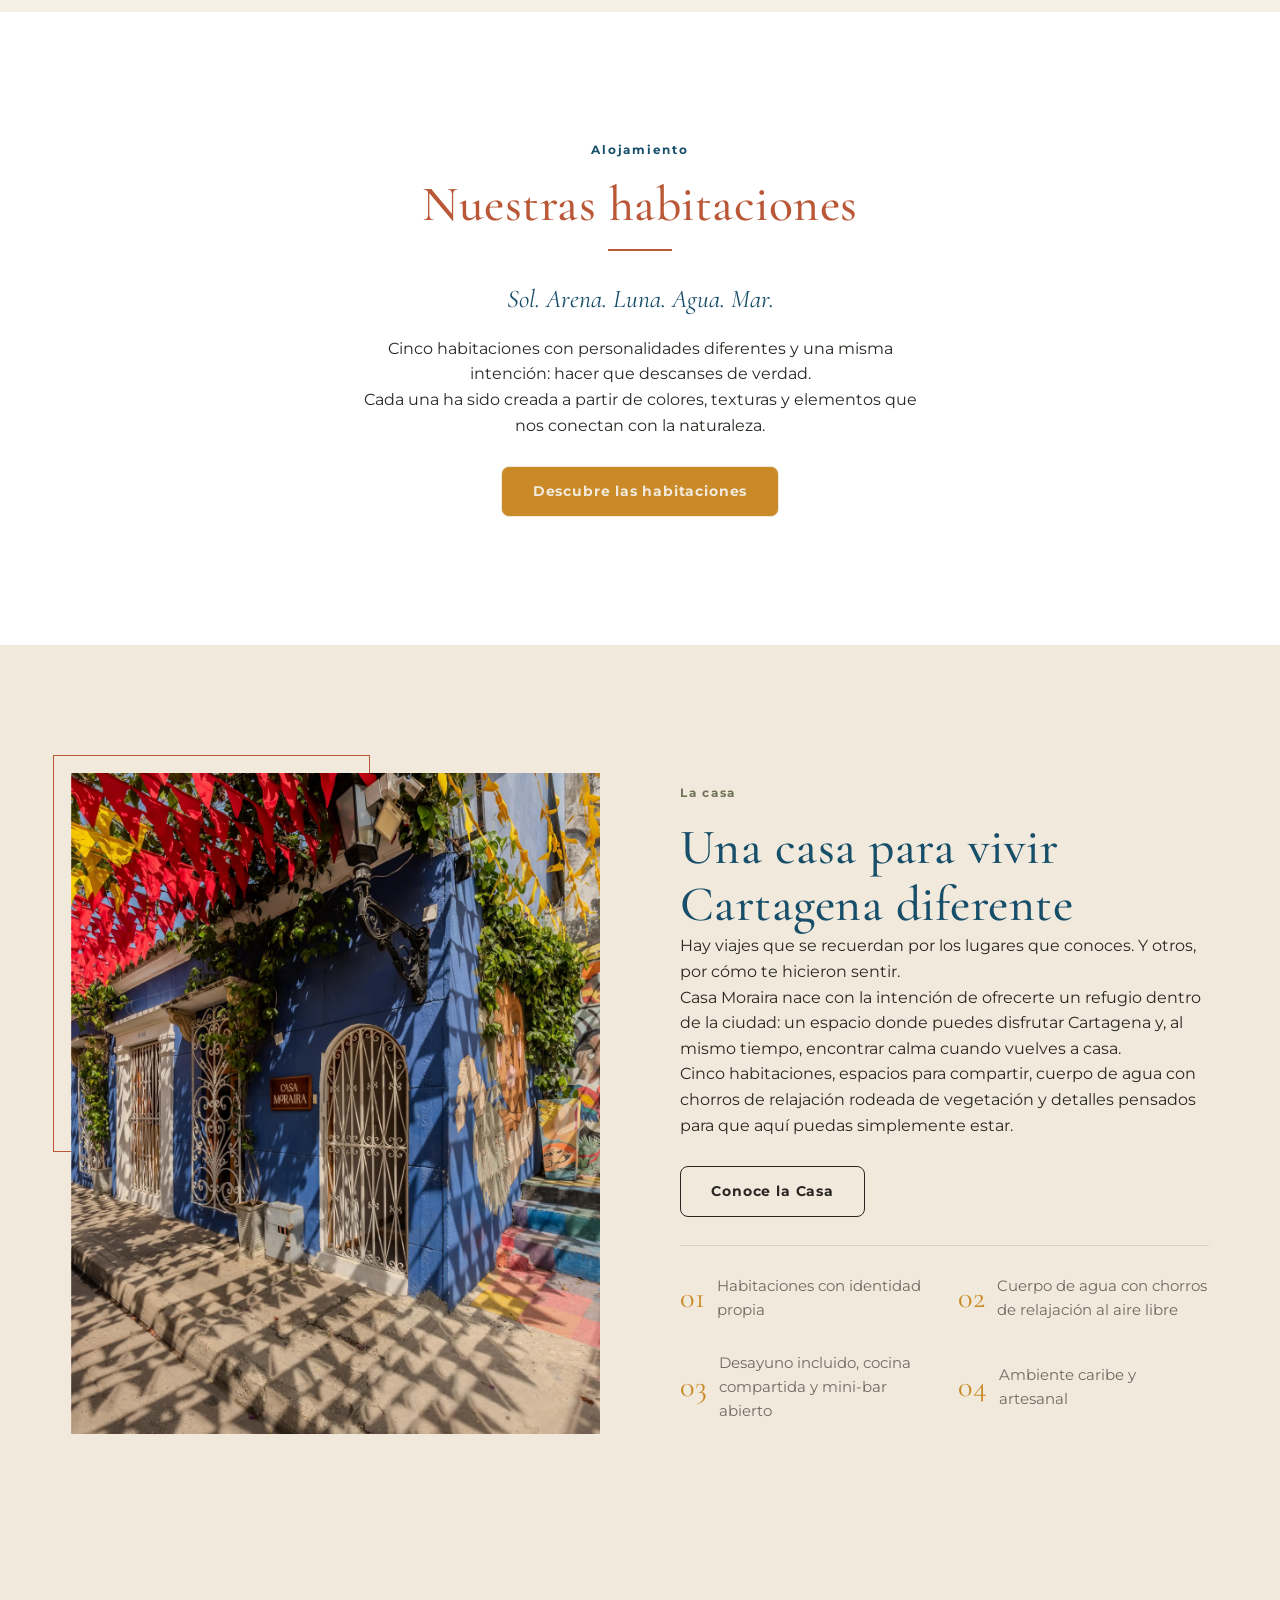
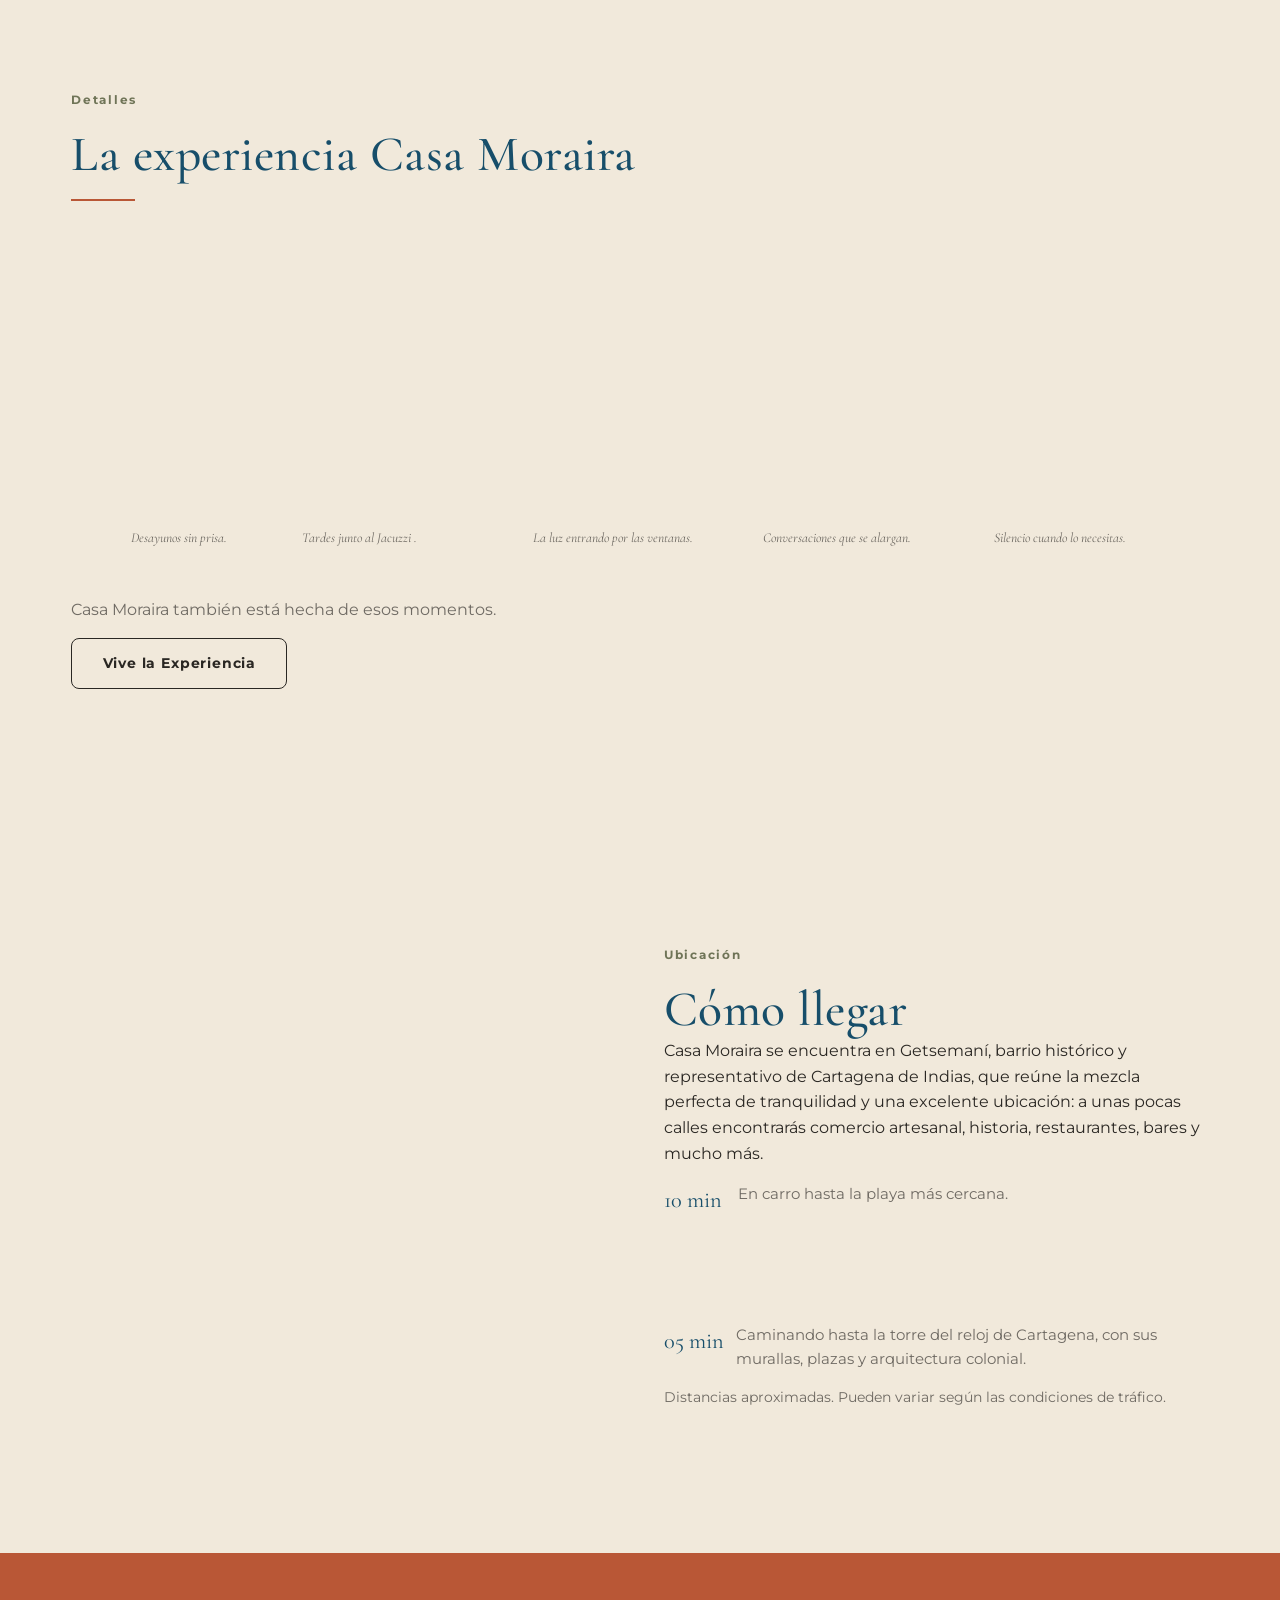
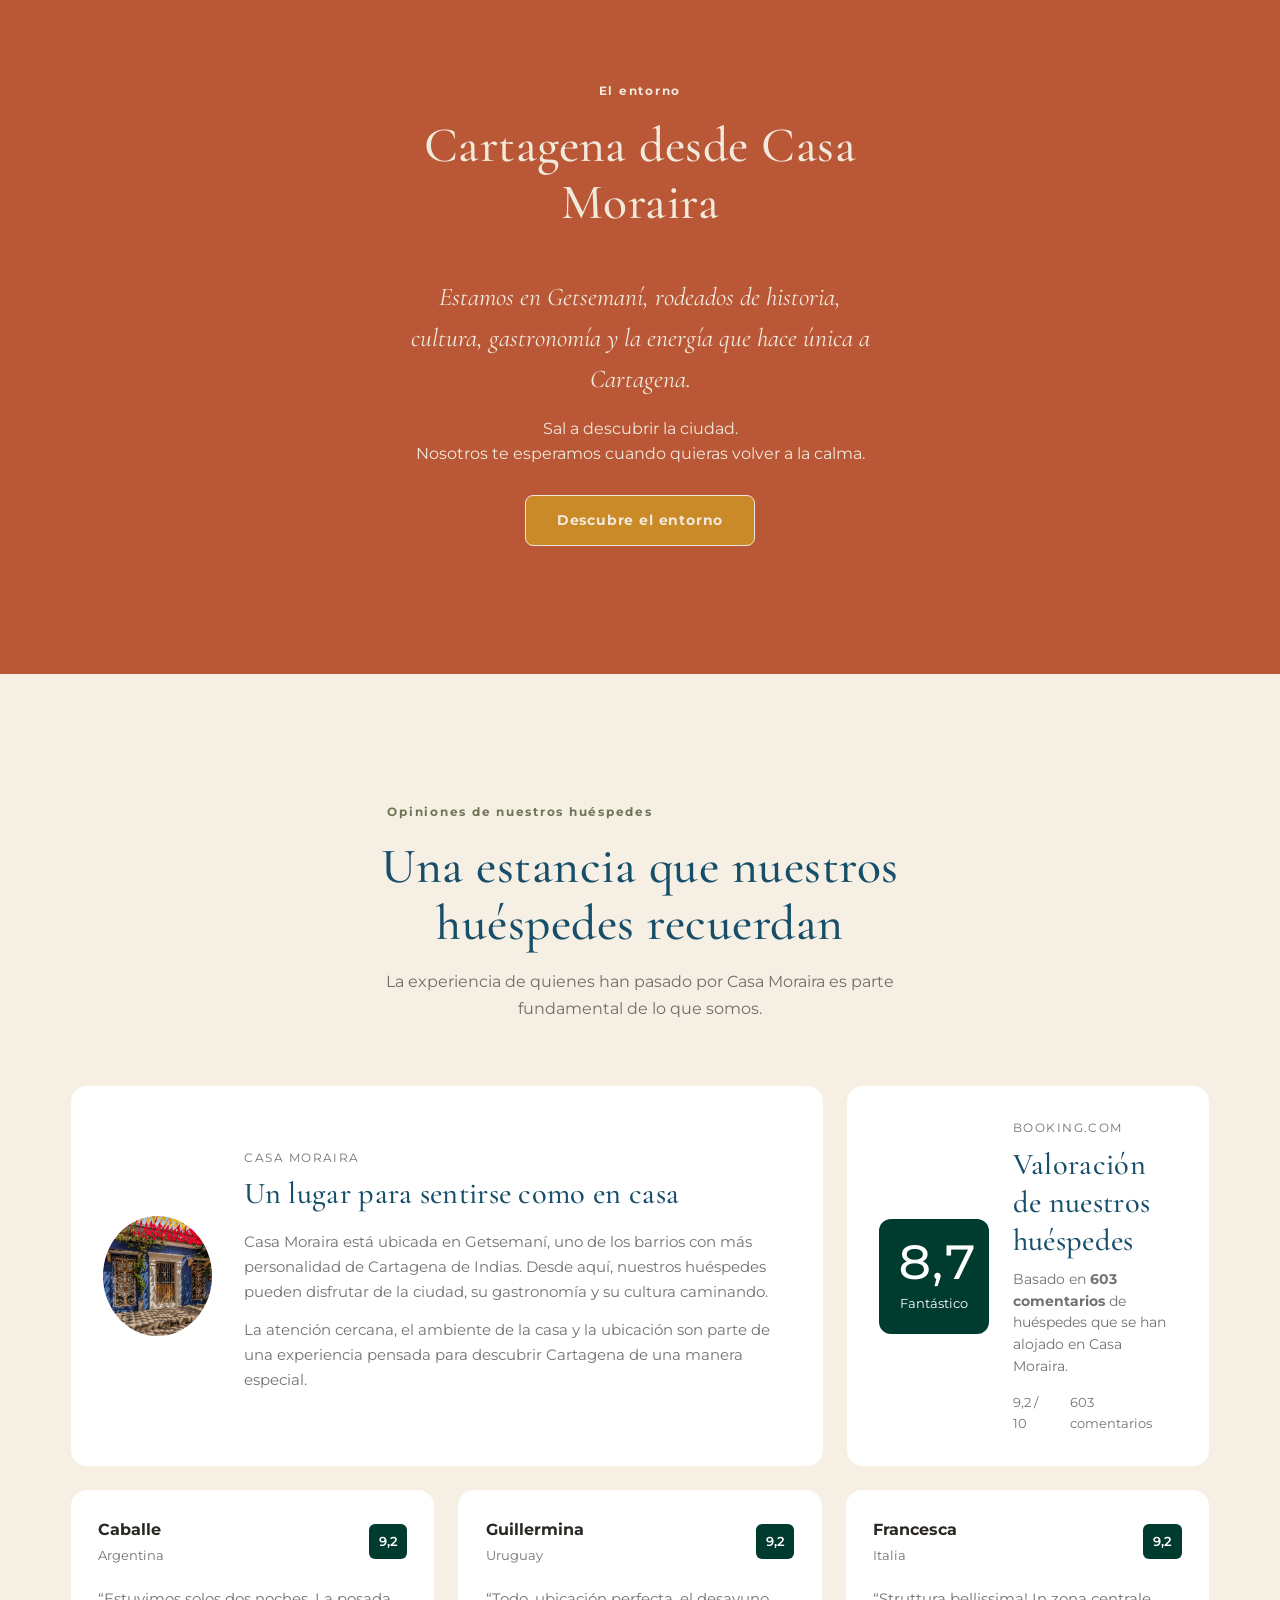
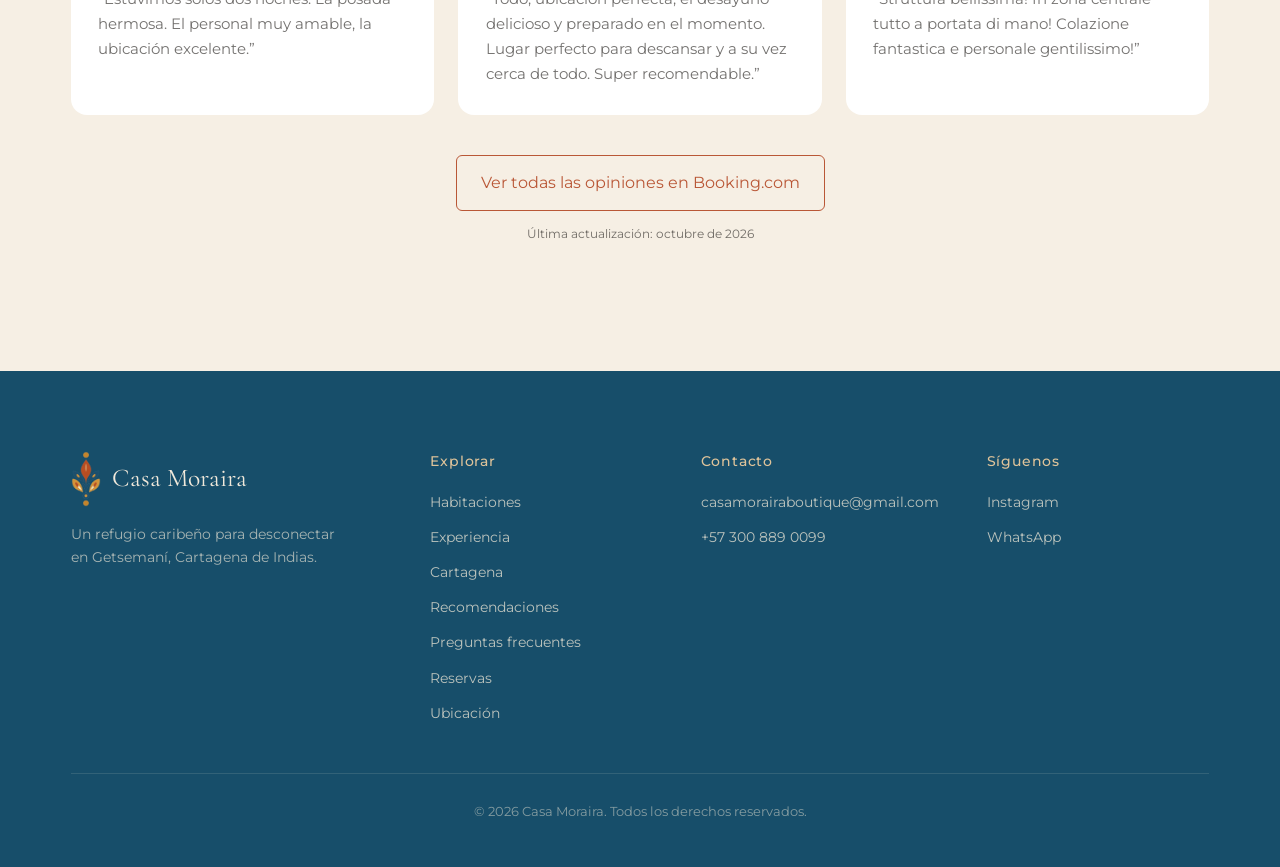
==== commit bec8c288: "Feat: :sparkles: php" ====
--- a/index.html
+++ b/index.html
@@ -109,6 +109,7 @@
 </head>
 <body>
   <a class="skip-link" href="#contenido">Saltar al contenido</a>
+  <!-- =================== HEADER =================== -->
   <header class="site-header site-header--light" id="siteHeader">
     <div class="wrap">
       <a class="logo" href="./index.html" aria-label="Casa Moraira — Inicio">
@@ -127,7 +128,7 @@
           <li><a href="./index.html#ubicacion">Ubicación</a></li>
           <li><a href="./paginas/recomendaciones.html">Recomendaciones</a></li>
           <li><a href="./paginas/faq.html">FAQ</a></li>
-          <li><a href="https://wa.me/573008890099" class="nav-cta">Reservar</a></li>
+          <li><a href="#reservar" class="nav-cta">Reservar</a></li>
           <li class="nav-social">
             <ul>
               <li><a href="https://wa.me/573008890099" target="_blank" rel="noopener noreferrer" class="nav-icon nav-icon--whatsapp" aria-label="Escríbenos por WhatsApp"><img src="assets/img/whatsapp.svg" alt="" width="24" height="24"></a></li>
@@ -138,7 +139,7 @@
       </nav>
     </div>
   </header>
-
+<!-- =================== MAIN =================== -->
   <main id="contenido">
 
       <!-- =================== HERO =================== -->
@@ -170,6 +171,52 @@
 
          <span class="scroll-hint" aria-hidden="true">Descubre la casa</span>
        </section>
+
+      <!-- =================== RESERVAS =================== -->
+       <section class="booking" id="reservar">
+         <div class="wrap">
+           <div class="section-head reveal">
+             <p class="kicker">Reservas</p>
+             <h2>Comprueba tu estancia</h2>
+             <hr class="divider">
+             <p>Introduce tus fechas para ver la disponibilidad y el precio de nuestras habitaciones en tiempo real.</p>
+           </div>
+
+           <form class="booking-form reveal" id="bookingForm">
+             <div class="field">
+               <label for="checkin">Check-in</label>
+               <input type="date" id="checkin" name="checkin" required>
+             </div>
+             <div class="field">
+               <label for="checkout">Check-out</label>
+               <input type="date" id="checkout" name="checkout" required>
+             </div>
+             <div class="field">
+               <label for="guests">Huéspedes</label>
+               <select id="guests" name="guests">
+                 <option value="1">1 huésped</option>
+                 <option value="2" selected>2 huéspedes</option>
+               </select>
+             </div>
+             <div class="field">
+               <label for="room">Habitación</label>
+               <select id="room" name="room">
+                 <option value="cualquiera">Cualquiera</option>
+                 <option value="sol">Sol</option>
+                 <option value="arena">Arena</option>
+                 <option value="luna">Luna</option>
+                 <option value="agua">Agua</option>
+                 <option value="mar">Mar</option>
+               </select>
+             </div>
+             <button type="submit" class="btn btn-primary">COMPROBAR DISPONIBILIDAD</button>
+           </form>
+
+           <div class="booking-results" id="bookingResults" hidden aria-live="polite"></div>
+           <p class="note">Al continuar te llevaremos al pago seguro para completar tu reserva.</p>
+         </div>
+       </section>
+
       <!-- =================== HABITACIONES =================== -->
         <section class="cta-band cta-band--white" id="habitaciones2">
           <div class="wrap text-center-narrow reveal">
@@ -346,57 +393,7 @@
           </div>
         </section>
 
-      <!-- =================== RESERVAS =================== 
-       <section class="booking" id="reservar">
-         <div class="wrap">
-           <div class="section-head reveal">
-             <p class="kicker">Reservas</p>
-             <h2>Comprueba tu estancia</h2>
-             <hr class="divider">
-             <p>Introduce tus fechas para ver la disponibilidad de nuestras habitaciones. La interfaz está preparada para
-               integrarse próximamente con un sistema de reservas real.</p>
-           </div>
-
-           <form class="booking-form reveal" id="bookingForm">
-             <div class="field">
-               <label for="checkin">Check-in</label>
-               <input type="date" id="checkin" name="checkin" required>
-             </div>
-             <div class="field">
-               <label for="checkout">Check-out</label>
-               <input type="date" id="checkout" name="checkout" required>
-             </div>
-             <div class="field">
-               <label for="guests">Huéspedes</label>
-               <select id="guests" name="guests">
-                 <option value="1">1 huésped</option>
-                 <option value="2" selected>2 huéspedes</option>
-                 <option value="3">3 huéspedes</option>
-                 <option value="4">4 huéspedes</option>
-               </select>
-             </div>
-             <div class="field">
-               <label for="room">Habitación</label>
-               <select id="room" name="room">
-                 <option value="cualquiera">Cualquiera</option>
-                 <option value="sol">Sol</option>
-                 <option value="arena">Arena</option>
-                 <option value="luna">Luna</option>
-                 <option value="agua">Agua</option>
-                 <option value="mar">Mar</option>
-               </select>
-             </div>
-             <button type="submit" class="btn btn-primary">COMPROBAR DISPONIBILIDAD</button>
-           </form>
-
-           <div class="booking-results" id="bookingResults" hidden aria-live="polite"></div>
-           <p class="note">Los precios y la disponibilidad mostrados son de ejemplo. Este formulario quedará
-             conectado a un motor de reservas real.</p>
-         </div>
-       </section>
--->
-
-      <!-- =================== BOOKING =================== -->
+      <!-- =================== PERFIL BOOKING =================== -->
 
        <section class="reviews">
           <div class="wrap">
@@ -616,5 +613,6 @@
   </footer>
 
   <script src="js/main.js" defer></script>
+  <script src="js/reservas.js" defer></script>
 </body>
 </html>
--- a/css/main.css
+++ b/css/main.css
@@ -982,8 +982,7 @@
 /* >>> src/components/booking-form.css */
 /* ==========================================================================
    BOOKING FORM — buscador de disponibilidad
-   La sección está comentada en index.html a la espera de un motor de
-   reservas, pero js/main.js ya genera .result-card: se conserva el estilo.
+   Lo gestiona js/reservas.js (conectado a /api -> Stays).
    ========================================================================== */
 .booking { background: var(--color-bg-soft); }
 
@@ -1013,7 +1012,7 @@
 
 .booking-results {
   display: grid;
-  grid-template-columns: repeat(auto-fit, minmax(220px, 1fr));
+  grid-template-columns: 1fr;
   gap: var(--space-2);
   margin-top: var(--space-4);
 }
@@ -1031,8 +1030,29 @@
 .result-card h4 { font-size: 1.15rem; }
 .result-card .price { font-family: var(--font-display); font-size: 1.3rem; color: var(--color-accent); }
 
+/* Detalle de la tarjeta y panel de datos del huésped */
+.result-card__detail { margin: 0; color: var(--color-text-muted); font-size: 0.85rem; }
+.result-card__action { text-align: right; }
+.result-card__action .price { margin: 0 0 var(--space-1); }
+
+.guest-panel {
+  grid-column: 1 / -1;
+  display: grid;
+  grid-template-columns: repeat(3, 1fr) auto;
+  gap: var(--space-2);
+  align-items: end;
+  padding: var(--space-3);
+  background: var(--color-bg);
+  border: 1px solid var(--color-border);
+}
+.guest-panel__title { grid-column: 1 / -1; }
+.guest-panel__status { grid-column: 1 / -1; margin: 0; color: var(--color-accent); font-size: 0.9rem; }
+.guest-panel__status:empty { display: none; }
+
 @media (max-width: 980px) {
   .booking-form { grid-template-columns: 1fr 1fr; }
+  .guest-panel { grid-template-columns: 1fr 1fr; }
+  .guest-panel .btn { grid-column: 1 / -1; justify-content: center; }
   .booking-form .btn { grid-column: 1 / -1; justify-content: center; }
 }
 @media (max-width: 768px) {
@@ -1040,6 +1060,9 @@
 }
 @media (max-width: 520px) {
   .booking-form { grid-template-columns: 1fr; }
+  .guest-panel { grid-template-columns: 1fr; }
+  .result-card { flex-direction: column; align-items: flex-start; }
+  .result-card__action { text-align: left; }
   .booking-form .btn { width: 100%; }
 }
 
@@ -1498,6 +1521,7 @@
   .hero .wrap { transform: none; opacity: 1; }
 }
 
+/* >>> src/components/gallery-slider.css */
 /* ==========================================================================
    GALLERY SLIDER — carrusel de imágenes (5 fotos)
    <section class="gallery-slider" data-gallery>
@@ -1598,6 +1622,7 @@
   .gallery-slider__track { scroll-behavior: auto; }
 }
 
+/* >>> src/pages/experience-strip.css */
 /* imagen de desayuno */
 
 /* Centra la imagen y su texto de la primera casilla (desayuno) */
@@ -1609,4 +1634,4 @@
   display: block;
   margin-left: auto;
   margin-right: auto; /* Esto centra la imagen horizontalmente en su casilla */
-}+}
